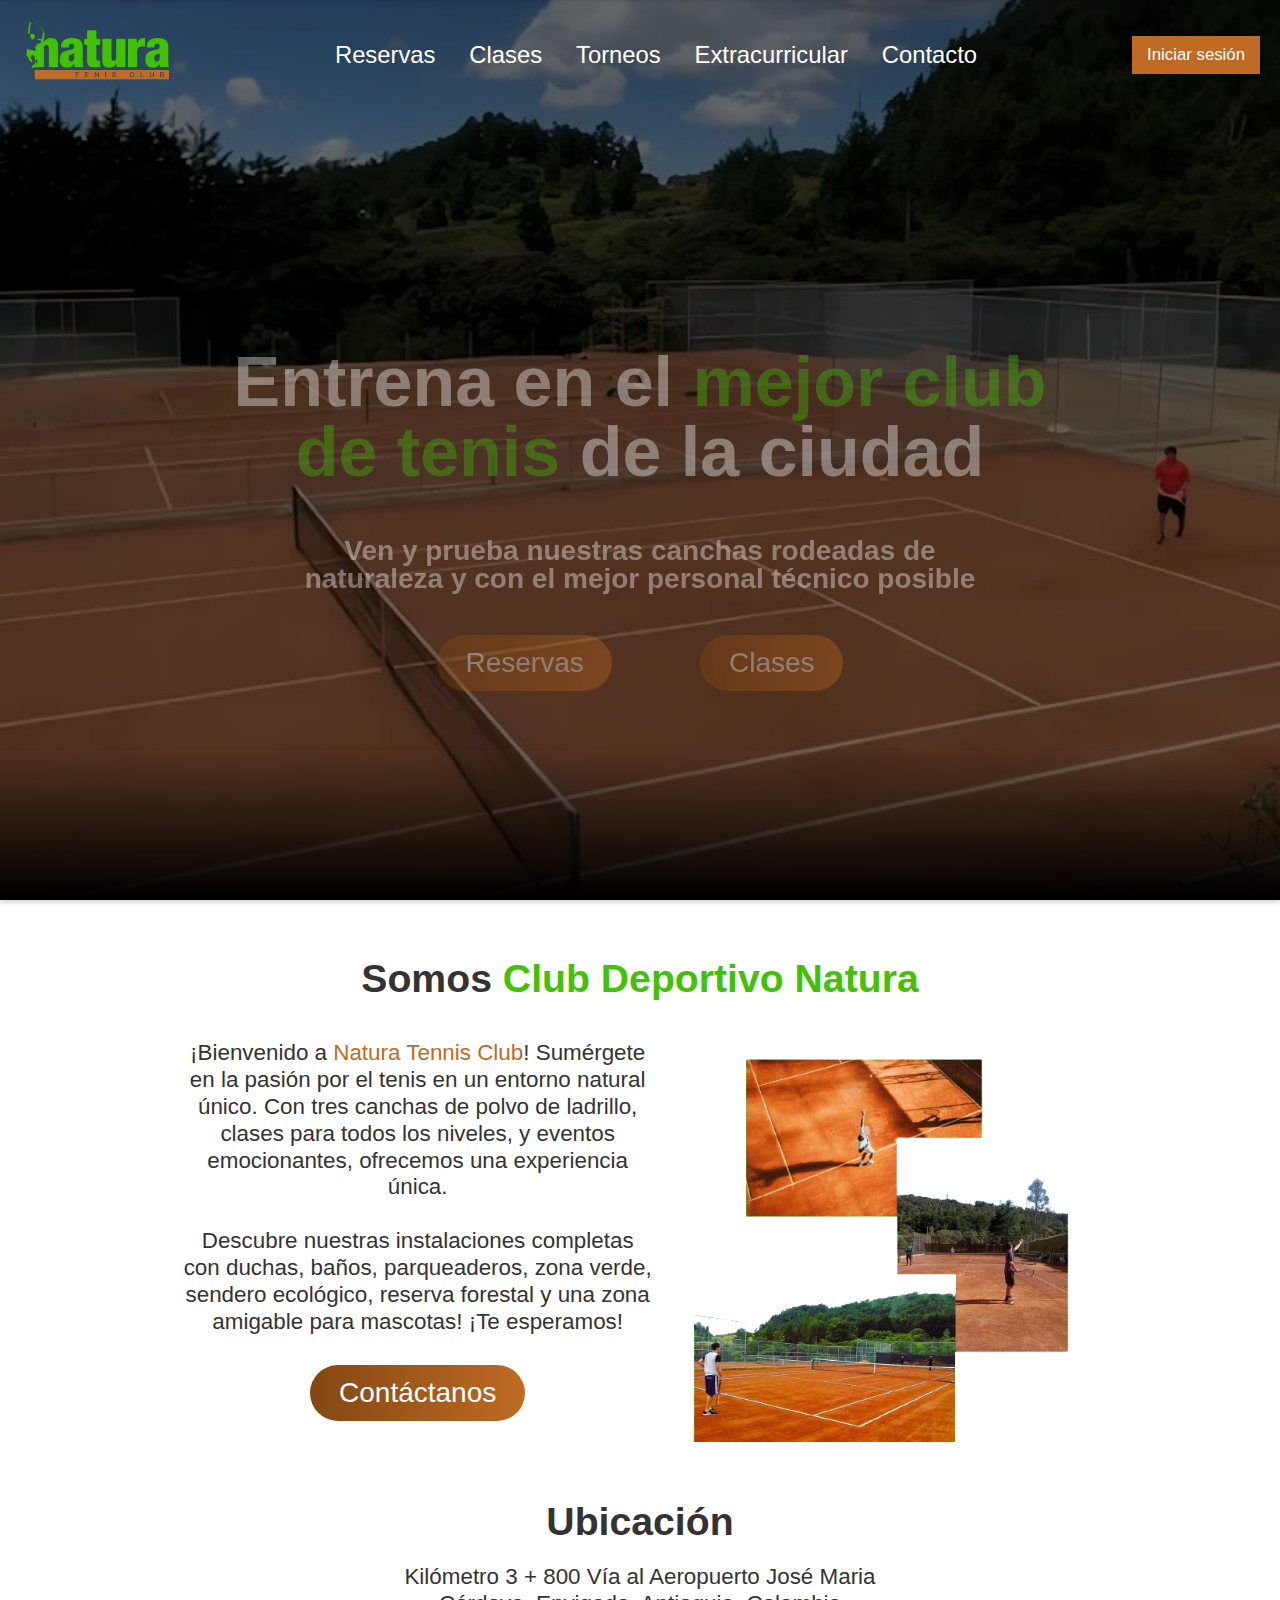
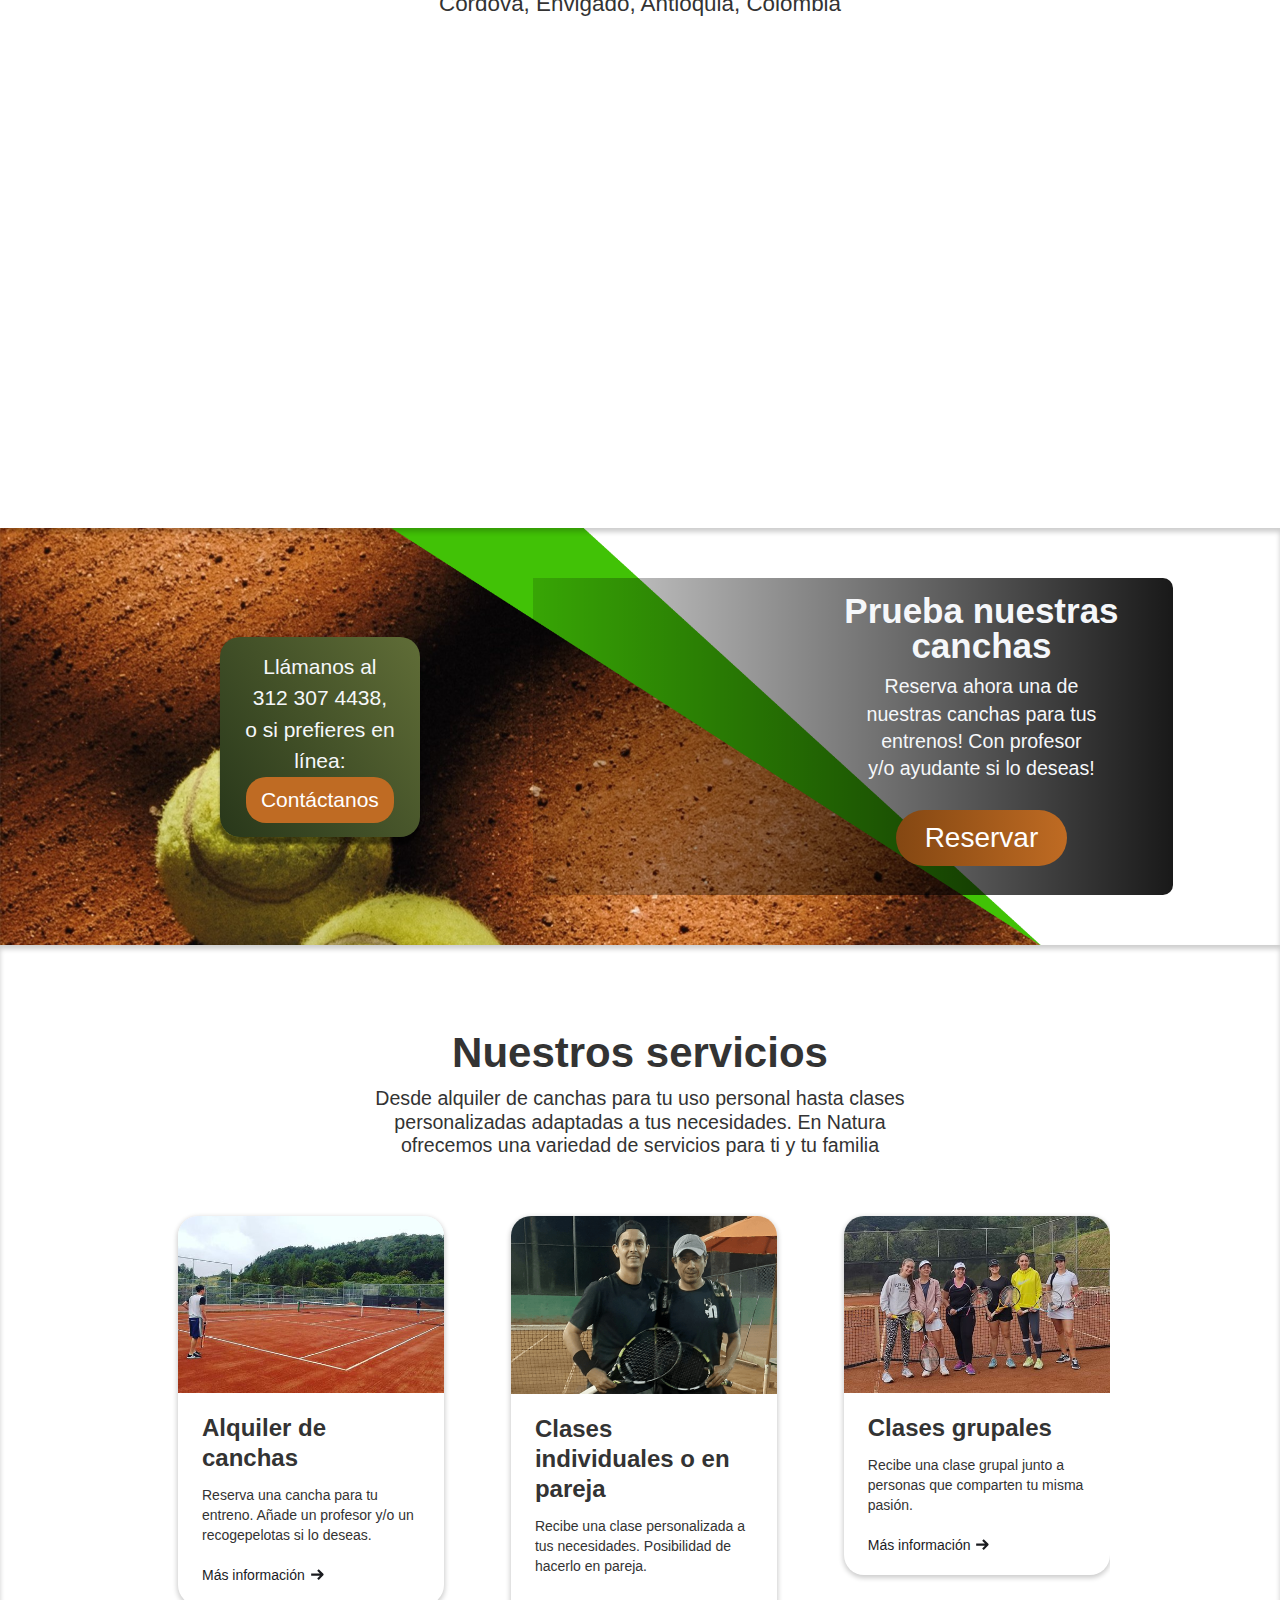
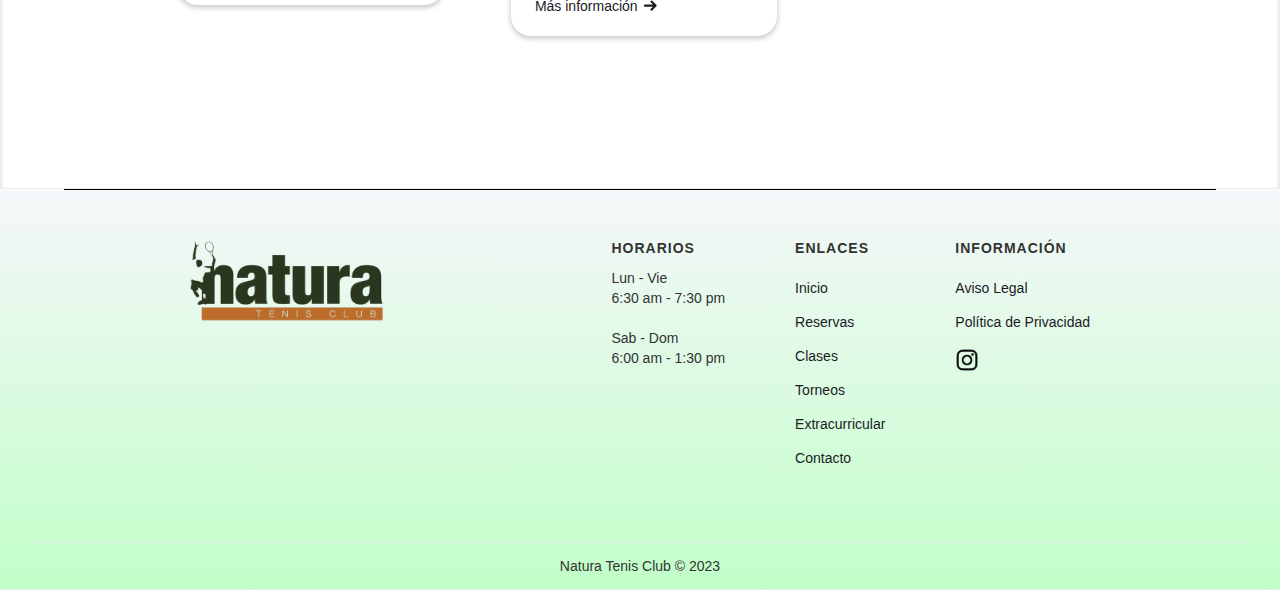
==== index.html @ 33a77903 "Initial" ====
<!DOCTYPE html><!--  Last Published: Tue Feb 13 2024 00:42:47 GMT+0000 (Coordinated Universal Time)  -->
<html data-wf-page="654f9d37dd598ef6fcf23f1e" data-wf-site="654f9d37dd598ef6fcf23f10">
<head>
  <meta charset="utf-8">
  <title>Natura Tenis Club</title>
  <meta content="Ven y entrena rodeado de naturaleza en el mejor club de tenis de la ciudad. Reserva tu cancha ahora!" name="description">
  <meta content="width=device-width, initial-scale=1" name="viewport">
  <link href="css/normalize.css" rel="stylesheet" type="text/css">
  <link href="css/webflow.css" rel="stylesheet" type="text/css">
  <link href="css/natura-tenis-club.webflow.css" rel="stylesheet" type="text/css">
  <link href="https://fonts.googleapis.com" rel="preconnect">
  <link href="https://fonts.gstatic.com" rel="preconnect" crossorigin="anonymous">
  <script src="https://ajax.googleapis.com/ajax/libs/webfont/1.6.26/webfont.js" type="text/javascript"></script>
  <script type="text/javascript">WebFont.load({  google: {    families: ["Varela:400"]  }});</script>
  <script type="text/javascript">!function(o,c){var n=c.documentElement,t=" w-mod-";n.className+=t+"js",("ontouchstart"in o||o.DocumentTouch&&c instanceof DocumentTouch)&&(n.className+=t+"touch")}(window,document);</script>
  <link href="images/favicon.ico" rel="shortcut icon" type="image/x-icon">
  <link href="images/webclip.png" rel="apple-touch-icon">
</head>
<body class="body">
  <div data-animation="default" class="overnavbar overnavbar2 w-nav" data-easing2="ease" data-easing="ease" data-collapse="medium" style="-webkit-transform:translate3d(0, 0px, 0) scale3d(1, 1, 1) rotateX(0) rotateY(0) rotateZ(0) skew(0, 0);-moz-transform:translate3d(0, 0px, 0) scale3d(1, 1, 1) rotateX(0) rotateY(0) rotateZ(0) skew(0, 0);-ms-transform:translate3d(0, 0px, 0) scale3d(1, 1, 1) rotateX(0) rotateY(0) rotateZ(0) skew(0, 0);transform:translate3d(0, 0px, 0) scale3d(1, 1, 1) rotateX(0) rotateY(0) rotateZ(0) skew(0, 0)" data-w-id="53094d41-4a3f-b01f-01e7-026be573d02f" role="banner" data-duration="400">
    <div class="container w-container">
      <a href="index.html" aria-current="page" class="brand w-nav-brand w--current"><img src="images/naturalPNGBACK.png" loading="lazy" width="123" sizes="123px" alt="Natura Tenis Club" srcset="images/naturalPNGBACK-p-500.png 500w, images/naturalPNGBACK.png 701w" class="image"></a>
      <nav role="navigation" class="over-nav-menu w-nav-menu">
        <div class="login-drop-down-wrapper">
          <a href="#" class="login-button-drop-down w-button">Iniciar sesión</a>
        </div>
        <a href="reservas/reservas.html" class="over-nav-link w-nav-link">Reservas</a>
        <a href="club/clases.html" class="over-nav-link w-nav-link">Clases</a>
        <a href="club/torneo.html" class="over-nav-link w-nav-link">Torneos</a>
        <a href="club/extracurricular.html" class="over-nav-link w-nav-link">Extracurricular</a>
        <a href="club/contacto.html" class="over-nav-link w-nav-link">Contacto</a>
      </nav>
      <nav role="navigation" class="w-nav-menu">
        <a href="reservas/login.html" class="login-button w-button">Iniciar sesión</a>
      </nav>
      <div class="w-nav-button">
        <div class="w-icon-nav-menu"></div>
      </div>
    </div>
  </div>
  <div data-poster-url="videos/BgVid20-poster-00001.jpg" data-video-urls="videos/BgVid20-transcode.mp4,videos/BgVid20-transcode.webm" data-autoplay="true" data-loop="true" data-wf-ignore="true" class="main-video-secyion w-background-video w-background-video-atom"><video id="73309e87-9713-327d-7fc1-1b9e069069fe-video" autoplay="" loop="" style="background-image:url(&quot;videos/BgVid20-poster-00001.jpg&quot;)" muted="" playsinline="" data-wf-ignore="true" data-object-fit="cover">
      <source src="videos/BgVid20-transcode.mp4" data-wf-ignore="true">
      <source src="videos/BgVid20-transcode.webm" data-wf-ignore="true">
    </video>
    <div data-w-id="293e3860-457c-14cb-0440-8121bfed388d" data-animation="default" data-collapse="medium" data-duration="400" data-easing="ease" data-easing2="ease" role="banner" class="navbar w-nav">
      <div class="container w-container">
        <a href="index.html" aria-current="page" class="brand w-nav-brand w--current"><img src="images/natura-logo.png" loading="lazy" width="200" sizes="(max-width: 479px) 54vw, (max-width: 767px) 31vw, 160px" alt="Logo de Natura Tenis Club" srcset="images/natura-logo-p-500.png 500w, images/natura-logo-p-800.png 800w, images/natura-logo-p-1080.png 1080w, images/natura-logo-p-1600.png 1600w, images/natura-logo.png 1890w" class="image"></a>
        <nav role="navigation" class="nav-menu w-nav-menu">
          <div class="login-drop-down-wrapper">
            <a href="reservas/login.html" class="login-button-drop-down w-button">Iniciar sesión</a>
          </div>
          <a href="reservas/reservas.html" class="nav-link w-nav-link">Reservas</a>
          <a href="club/clases.html" class="nav-link w-nav-link">Clases</a>
          <a href="club/torneo.html" class="nav-link w-nav-link">Torneos</a>
          <a href="club/extracurricular.html" class="nav-link w-nav-link">Extracurricular</a>
          <a href="club/contacto.html" class="nav-link w-nav-link">Contacto</a>
        </nav>
        <nav role="navigation" class="w-nav-menu">
          <a href="reservas/login.html" class="login-button w-button">Iniciar sesión</a>
        </nav>
        <div class="menu-button w-nav-button">
          <div class="w-icon-nav-menu"></div>
        </div>
      </div>
    </div>
    <div class="div-block">
      <div data-w-id="8c04c7a8-68fb-2aeb-7985-d40c652a57a6" style="-webkit-transform:translate3d(0, 51px, 0) scale3d(1, 1, 1) rotateX(0) rotateY(0) rotateZ(0) skew(0, 0);-moz-transform:translate3d(0, 51px, 0) scale3d(1, 1, 1) rotateX(0) rotateY(0) rotateZ(0) skew(0, 0);-ms-transform:translate3d(0, 51px, 0) scale3d(1, 1, 1) rotateX(0) rotateY(0) rotateZ(0) skew(0, 0);transform:translate3d(0, 51px, 0) scale3d(1, 1, 1) rotateX(0) rotateY(0) rotateZ(0) skew(0, 0);opacity:0.38" class="w-layout-blockcontainer hero-container w-container">
        <h1 class="hero-header">Entrena en el <span class="colored-text">mejor club de tenis</span> de la ciudad</h1>
        <h2 class="hero-subheader">Ven y prueba nuestras canchas rodeadas de naturaleza y con el mejor personal técnico posible</h2>
        <div class="div-block-copy">
          <a href="reservas/reservas.html" class="button w-button">Reservas</a>
          <a href="club/clases.html" class="button w-button">Clases</a>
        </div>
      </div>
    </div>
  </div>
  <div class="lower-gradient-div"></div>
  <section class="intro-section">
    <div class="w-layout-blockcontainer intro-heading-wrapper w-container">
      <h3 class="intro-heading-3">Somos <span class="text-span-2">Club Deportivo Natura</span></h3>
    </div>
    <div class="w-layout-blockcontainer intro-section-container w-container">
      <div class="intro-image-container"><img src="images/Diseño_sin_título_16_-removebg-preview.png" loading="lazy" width="390" alt="Canchas de Natura" class="image-3"></div>
      <div class="intro-container">
        <p class="paragraph-2">¡Bienvenido a <span class="text-span">Natura Tennis Club</span>! Sumérgete en la pasión por el tenis en un entorno natural único. Con tres canchas de polvo de ladrillo, clases para todos los niveles, y eventos emocionantes, ofrecemos una experiencia única. <br><br>Descubre nuestras instalaciones completas con duchas, baños, parqueaderos, zona verde, sendero ecológico, reserva forestal y una zona amigable para mascotas! ¡Te esperamos!</p>
        <a href="club/contacto.html" class="button w-button">Contáctanos</a>
      </div>
    </div>
  </section>
  <section class="location-section">
    <div class="w-layout-blockcontainer intro-heading-wrapper w-container">
      <h3 class="address-heading">Ubicación</h3>
      <p class="address-text">Kilómetro 3 + 800 Vía al Aeropuerto José Maria Córdova, Envigado, Antioquia, Colombia</p>
    </div>
    <div class="mapwrapper">
      <div class="map w-widget w-widget-map" data-widget-style="roadmap" data-widget-latlng="6.1543973,-75.5099632" aria-label="Natura Tenis Club" data-enable-scroll="true" role="region" title="Natura Tenis Club" data-enable-touch="true" data-widget-zoom="15" data-widget-tooltip=""></div>
    </div>
  </section>
  <section class="intermediate-banner">
    <div class="w-layout-blockcontainer banner w-container">
      <div class="header-contact-wrapper">
        <div class="header-contact-container">
          <div class="calendar-text">Llámanos al <br>312 307 4438, <br>o si prefieres en línea:</div>
          <a href="club/contacto.html" class="inscribete-button w-button">Contáctanos</a>
        </div>
      </div>
      <div class="title-wrapper">
        <div class="intro-banner-title">
          <h2 class="banner-heading">Prueba nuestras canchas</h2>
          <p class="banner-parag">Reserva ahora una de nuestras canchas para tus entrenos! Con profesor y/o ayudante si lo deseas!</p>
          <a href="reservas/reservas.html" class="banner-button w-button">Reservar</a>
        </div>
      </div>
    </div>
  </section>
  <section class="team-slider-2">
    <div class="container-5">
      <h2 class="centered-heading">Nuestros servicios</h2>
      <p class="centered-subheading">Desde alquiler de canchas para tu uso personal hasta clases personalizadas adaptadas a tus necesidades. En Natura ofrecemos una variedad de servicios para ti y tu familia</p>
      <div data-delay="3000" data-animation="slide" class="service-slider-wrapper w-slider" data-autoplay="true" data-easing="ease" data-hide-arrows="false" data-disable-swipe="false" data-autoplay-limit="0" data-nav-spacing="12" data-duration="500" data-infinite="true">
        <div class="w-slider-mask">
          <div class="service-slide-wrapper w-slide">
            <div class="service-block"><img src="images/canchasPic.jpg" loading="lazy" sizes="(max-width: 479px) 83vw, (max-width: 767px) 43vw, (max-width: 991px) 41vw, 27vw" srcset="images/canchasPic-p-500.jpg 500w, images/canchasPic-p-800.jpg 800w, images/canchasPic-p-1080.jpg 1080w, images/canchasPic.jpg 1214w" alt="Canchas de Natura" class="service-member-image-two">
              <div class="service-block-info">
                <h3 class="service-member-name-two">Alquiler de canchas</h3>
                <p class="service-member-text">Reserva una cancha para tu entreno. Añade un profesor y/o un recogepelotas si lo deseas.</p>
                <a href="reservas/reservas.html" class="text-link-arrow w-inline-block">
                  <div>Más información</div>
                  <div class="arrow-embed w-embed"><svg width="20" height="20" viewbox="0 0 20 20" fill="none" xmlns="http://www.w3.org/2000/svg">
                      <path fill-rule="evenodd" clip-rule="evenodd" d="M11.72 15L16.3472 10.357C16.7732 9.92932 16.7732 9.23603 16.3472 8.80962L11.72 4.16667L10.1776 5.71508L12.9425 8.4889H4.16669V10.6774H12.9425L10.1776 13.4522L11.72 15Z" fill="currentColor"></path>
                    </svg></div>
                </a>
              </div>
            </div>
          </div>
          <div class="service-slide-wrapper w-slide">
            <div class="service-block"><img src="images/NaturaCouple.png" loading="lazy" sizes="(max-width: 479px) 83vw, (max-width: 767px) 43vw, (max-width: 991px) 41vw, 27vw" srcset="images/NaturaCouple-p-500.png 500w, images/NaturaCouple.png 670w" alt="Amigos jugando tenis en Natura" class="service-member-image-two">
              <div class="service-block-info">
                <h3 class="service-member-name-two">Clases individuales o en pareja</h3>
                <p class="service-member-text">Recibe una clase personalizada a tus necesidades. Posibilidad de hacerlo en pareja.</p>
                <a href="club/clases.html" class="text-link-arrow w-inline-block">
                  <div>Más información</div>
                  <div class="arrow-embed w-embed"><svg width="20" height="20" viewbox="0 0 20 20" fill="none" xmlns="http://www.w3.org/2000/svg">
                      <path fill-rule="evenodd" clip-rule="evenodd" d="M11.72 15L16.3472 10.357C16.7732 9.92932 16.7732 9.23603 16.3472 8.80962L11.72 4.16667L10.1776 5.71508L12.9425 8.4889H4.16669V10.6774H12.9425L10.1776 13.4522L11.72 15Z" fill="currentColor"></path>
                    </svg></div>
                </a>
              </div>
            </div>
          </div>
          <div class="service-slide-wrapper w-slide">
            <div class="service-block"><img src="images/ASJClase-min.jpg" loading="lazy" sizes="(max-width: 479px) 83vw, (max-width: 767px) 43vw, (max-width: 991px) 41vw, 27vw" srcset="images/ASJClase-min-p-500.jpg 500w, images/ASJClase-min-p-800.jpg 800w, images/ASJClase-min-p-1080.jpg 1080w, images/ASJClase-min-p-1600.jpg 1600w, images/ASJClase-min-p-2000.jpg 2000w, images/ASJClase-min.jpg 3357w" alt="Seis mujeres en una clase de tenis" class="service-member-image-two">
              <div class="service-block-info">
                <h3 class="service-member-name-two">Clases grupales</h3>
                <p class="service-member-text">Recibe una clase grupal junto a personas que comparten tu misma pasión.</p>
                <a href="club/clases.html" class="text-link-arrow w-inline-block">
                  <div>Más información</div>
                  <div class="arrow-embed w-embed"><svg width="20" height="20" viewbox="0 0 20 20" fill="none" xmlns="http://www.w3.org/2000/svg">
                      <path fill-rule="evenodd" clip-rule="evenodd" d="M11.72 15L16.3472 10.357C16.7732 9.92932 16.7732 9.23603 16.3472 8.80962L11.72 4.16667L10.1776 5.71508L12.9425 8.4889H4.16669V10.6774H12.9425L10.1776 13.4522L11.72 15Z" fill="currentColor"></path>
                    </svg></div>
                </a>
              </div>
            </div>
          </div>
          <div class="service-slide-wrapper w-slide">
            <div class="service-block"><img src="images/torneo.png" loading="lazy" sizes="(max-width: 479px) 83vw, (max-width: 767px) 43vw, (max-width: 991px) 41vw, 27vw" srcset="images/torneo-p-500.png 500w, images/torneo.png 649w" alt="Ganadores de torneo Natura" class="service-member-image-two">
              <div class="service-block-info">
                <h3 class="service-member-name-two">Torneos</h3>
                <p class="service-member-text">Participa en dinámicos torneos con sistema de ranking interno. Toma el desafío!</p>
                <a href="club/torneo.html" class="text-link-arrow w-inline-block">
                  <div>Más información</div>
                  <div class="arrow-embed w-embed"><svg width="20" height="20" viewbox="0 0 20 20" fill="none" xmlns="http://www.w3.org/2000/svg">
                      <path fill-rule="evenodd" clip-rule="evenodd" d="M11.72 15L16.3472 10.357C16.7732 9.92932 16.7732 9.23603 16.3472 8.80962L11.72 4.16667L10.1776 5.71508L12.9425 8.4889H4.16669V10.6774H12.9425L10.1776 13.4522L11.72 15Z" fill="currentColor"></path>
                    </svg></div>
                </a>
              </div>
            </div>
          </div>
          <div class="service-slide-wrapper w-slide">
            <div class="service-block"><img src="images/extracurr.jpg" loading="lazy" sizes="(max-width: 479px) 83vw, (max-width: 767px) 43vw, (max-width: 991px) 41vw, 27vw" srcset="images/extracurr-p-500.jpg 500w, images/extracurr-p-800.jpg 800w, images/extracurr-p-1080.jpg 1080w, images/extracurr-p-1600.jpg 1600w, images/extracurr.jpg 2732w" alt="Niños en clase extracurricular en Natura" class="service-member-image-two">
              <div class="service-block-info">
                <h3 class="service-member-name-two">Extracurriculares para colegios</h3>
                <p class="service-member-text">Dale a tus estudiantes la posibilidad de desempeñarse en una variedad de deportes.</p>
                <a href="#" class="text-link-arrow w-inline-block">
                  <div>Más información</div>
                  <div class="arrow-embed w-embed"><svg width="20" height="20" viewbox="0 0 20 20" fill="none" xmlns="http://www.w3.org/2000/svg">
                      <path fill-rule="evenodd" clip-rule="evenodd" d="M11.72 15L16.3472 10.357C16.7732 9.92932 16.7732 9.23603 16.3472 8.80962L11.72 4.16667L10.1776 5.71508L12.9425 8.4889H4.16669V10.6774H12.9425L10.1776 13.4522L11.72 15Z" fill="currentColor"></path>
                    </svg></div>
                </a>
              </div>
            </div>
          </div>
          <div class="service-slide-wrapper w-slide">
            <div class="service-block"><img src="images/preguntas.jpg" loading="lazy" sizes="(max-width: 479px) 83vw, (max-width: 767px) 43vw, (max-width: 991px) 41vw, 27vw" srcset="images/preguntas-p-500.jpg 500w, images/preguntas-p-800.jpg 800w, images/preguntas-p-1080.jpg 1080w, images/preguntas-p-1600.jpg 1600w, images/preguntas-p-2000.jpg 2000w, images/preguntas.jpg 2048w" alt="Cancha natura" class="service-member-image-two">
              <div class="service-block-info">
                <h3 class="service-member-name-two">Haznos tus preguntas</h3>
                <p class="service-member-text">Con confianza!</p>
                <a href="#" class="text-link-arrow w-inline-block">
                  <div>Más información</div>
                  <div class="arrow-embed w-embed"><svg width="20" height="20" viewbox="0 0 20 20" fill="none" xmlns="http://www.w3.org/2000/svg">
                      <path fill-rule="evenodd" clip-rule="evenodd" d="M11.72 15L16.3472 10.357C16.7732 9.92932 16.7732 9.23603 16.3472 8.80962L11.72 4.16667L10.1776 5.71508L12.9425 8.4889H4.16669V10.6774H12.9425L10.1776 13.4522L11.72 15Z" fill="currentColor"></path>
                    </svg></div>
                </a>
              </div>
            </div>
          </div>
        </div>
        <div class="service-slider-arrow w-slider-arrow-left">
          <div class="w-icon-slider-left"></div>
        </div>
        <div class="service-slider-arrow w-slider-arrow-right">
          <div class="w-icon-slider-right"></div>
        </div>
        <div class="service-slider-nav w-slider-nav w-slider-nav-invert w-round"></div>
      </div>
    </div>
  </section>
  <div class="w-layout-blockcontainer separator w-container"></div>
  <section class="footer-dark">
    <div class="container-3">
      <div class="footer-wrapper">
        <a href="index.html" aria-current="page" class="footer-brand w-inline-block w--current"><img src="images/naturalPNGBACK.png" loading="lazy" width="199" sizes="199px" alt="Natura Tenis Club" srcset="images/naturalPNGBACK-p-500.png 500w, images/naturalPNGBACK.png 701w"></a>
        <div class="footer-content">
          <div id="w-node-_5aa2120b-4e71-8242-7008-988374e777f4-fcf23f1e" class="footer-block">
            <div class="title-small">HORARIOS</div>
            <p>Lun - Vie<br>6:30 am - 7:30 pm<br><br>Sab - Dom<br>6:00 am - 1:30 pm</p>
          </div>
          <div id="w-node-_5aa2120b-4e71-8242-7008-988374e777fd-fcf23f1e" class="footer-block">
            <div class="title-small">Enlaces</div>
            <a href="index.html" aria-current="page" class="footer-link w--current">Inicio</a>
            <a href="reservas/reservas.html" class="footer-link">Reservas</a>
            <a href="club/clases.html" class="footer-link">Clases</a>
            <a href="club/torneo.html" class="footer-link">Torneos</a>
            <a href="#" class="footer-link">Extracurricular</a>
            <a href="#" class="footer-link">Contacto</a>
          </div>
          <div id="w-node-_5aa2120b-4e71-8242-7008-988374e77808-fcf23f1e" class="footer-block">
            <div class="title-small">INformación</div>
            <a href="#" class="footer-link">Aviso Legal</a>
            <a href="#" class="footer-link">Política de Privacidad</a>
            <div class="footer-social-block">
              <a href="https://www.instagram.com/naturatennisclub/" target="_blank" class="footer-social-link w-inline-block"><img src="images/instagram-logo_icon.png" loading="lazy" width="24" sizes="24px" alt="Logo Instagram" srcset="images/instagram-logo_icon-p-500.png 500w, images/instagram-logo_icon.png 512w"></a>
              <a href="https://www.facebook.com/p/Natura-Tennis-Club-100071952140786/" class="footer-social-link w-inline-block"><img src="https://uploads-ssl.webflow.com/62434fa732124a0fb112aab4/62434fa732124a51bf12aae9_facebook%20small.svg" loading="lazy" width="24" alt=""></a>
            </div>
          </div>
        </div>
      </div>
    </div>
    <div class="footer-divider"></div>
    <div class="footer-copyright-center">Natura Tenis Club © 2023</div>
  </section>
  <script src="https://d3e54v103j8qbb.cloudfront.net/js/jquery-3.5.1.min.dc5e7f18c8.js?site=654f9d37dd598ef6fcf23f10" type="text/javascript" integrity="sha256-9/aliU8dGd2tb6OSsuzixeV4y/faTqgFtohetphbbj0=" crossorigin="anonymous"></script>
  <script src="js/webflow.js" type="text/javascript"></script>
</body>
</html>
---- css/webflow.css ----
@font-face {
  font-family: 'webflow-icons';
  src: url("[data-uri]") format('truetype');
  font-weight: normal;
  font-style: normal;
}
[class^="w-icon-"],
[class*=" w-icon-"] {
  /* use !important to prevent issues with browser extensions that change fonts */
  font-family: 'webflow-icons' !important;
  speak: none;
  font-style: normal;
  font-weight: normal;
  font-variant: normal;
  text-transform: none;
  line-height: 1;
  /* Better Font Rendering =========== */
  -webkit-font-smoothing: antialiased;
  -moz-osx-font-smoothing: grayscale;
}
.w-icon-slider-right:before {
  content: "\e600";
}
.w-icon-slider-left:before {
  content: "\e601";
}
.w-icon-nav-menu:before {
  content: "\e602";
}
.w-icon-arrow-down:before,
.w-icon-dropdown-toggle:before {
  content: "\e603";
}
.w-icon-file-upload-remove:before {
  content: "\e900";
}
.w-icon-file-upload-icon:before {
  content: "\e903";
}
* {
  -webkit-box-sizing: border-box;
  -moz-box-sizing: border-box;
  box-sizing: border-box;
}
html {
  height: 100%;
}
body {
  margin: 0;
  min-height: 100%;
  background-color: #fff;
  font-family: Arial, sans-serif;
  font-size: 14px;
  line-height: 20px;
  color: #333;
}
img {
  max-width: 100%;
  vertical-align: middle;
  display: inline-block;
}
html.w-mod-touch * {
  background-attachment: scroll !important;
}
.w-block {
  display: block;
}
.w-inline-block {
  max-width: 100%;
  display: inline-block;
}
.w-clearfix:before,
.w-clearfix:after {
  content: " ";
  display: table;
  grid-column-start: 1;
  grid-row-start: 1;
  grid-column-end: 2;
  grid-row-end: 2;
}
.w-clearfix:after {
  clear: both;
}
.w-hidden {
  display: none;
}
.w-button {
  display: inline-block;
  padding: 9px 15px;
  background-color: #3898EC;
  color: white;
  border: 0;
  line-height: inherit;
  text-decoration: none;
  cursor: pointer;
  border-radius: 0;
}
input.w-button {
  -webkit-appearance: button;
}
html[data-w-dynpage] [data-w-cloak] {
  color: transparent !important;
}
.w-code-block {
  margin: unset;
}
pre.w-code-block code {
  all: inherit;
}
.w-webflow-badge,
.w-webflow-badge * {
  position: static;
  left: auto;
  top: auto;
  right: auto;
  bottom: auto;
  z-index: auto;
  display: block;
  visibility: visible;
  overflow: visible;
  overflow-x: visible;
  overflow-y: visible;
  box-sizing: border-box;
  width: auto;
  height: auto;
  max-height: none;
  max-width: none;
  min-height: 0;
  min-width: 0;
  margin: 0;
  padding: 0;
  float: none;
  clear: none;
  border: 0 none transparent;
  border-radius: 0;
  background: none;
  background-image: none;
  background-position: 0% 0%;
  background-size: auto auto;
  background-repeat: repeat;
  background-origin: padding-box;
  background-clip: border-box;
  background-attachment: scroll;
  background-color: transparent;
  box-shadow: none;
  opacity: 1;
  transform: none;
  transition: none;
  direction: ltr;
  font-family: inherit;
  font-weight: inherit;
  color: inherit;
  font-size: inherit;
  line-height: inherit;
  font-style: inherit;
  font-variant: inherit;
  text-align: inherit;
  letter-spacing: inherit;
  text-decoration: inherit;
  text-indent: 0;
  text-transform: inherit;
  list-style-type: disc;
  text-shadow: none;
  font-smoothing: auto;
  vertical-align: baseline;
  cursor: inherit;
  white-space: inherit;
  word-break: normal;
  word-spacing: normal;
  word-wrap: normal;
}
.w-webflow-badge {
  position: fixed !important;
  display: inline-block !important;
  visibility: visible !important;
  z-index: 2147483647 !important;
  top: auto !important;
  right: 12px !important;
  bottom: 12px !important;
  left: auto !important;
  color: #aaadb0 !important;
  background-color: #fff !important;
  border-radius: 3px !important;
  padding: 6px !important;
  font-size: 12px !important;
  opacity: 1 !important;
  line-height: 14px !important;
  text-decoration: none !important;
  transform: none !important;
  margin: 0 !important;
  width: auto !important;
  height: auto !important;
  overflow: visible !important;
  white-space: nowrap;
  box-shadow: 0 0 0 1px rgba(0, 0, 0, 0.1), 0px 1px 3px rgba(0, 0, 0, 0.1);
  cursor: pointer;
}
.w-webflow-badge > img {
  display: inline-block !important;
  visibility: visible !important;
  opacity: 1 !important;
  vertical-align: middle !important;
}
h1,
h2,
h3,
h4,
h5,
h6 {
  font-weight: bold;
  margin-bottom: 10px;
}
h1 {
  font-size: 38px;
  line-height: 44px;
  margin-top: 20px;
}
h2 {
  font-size: 32px;
  line-height: 36px;
  margin-top: 20px;
}
h3 {
  font-size: 24px;
  line-height: 30px;
  margin-top: 20px;
}
h4 {
  font-size: 18px;
  line-height: 24px;
  margin-top: 10px;
}
h5 {
  font-size: 14px;
  line-height: 20px;
  margin-top: 10px;
}
h6 {
  font-size: 12px;
  line-height: 18px;
  margin-top: 10px;
}
p {
  margin-top: 0;
  margin-bottom: 10px;
}
blockquote {
  margin: 0 0 10px 0;
  padding: 10px 20px;
  border-left: 5px solid #E2E2E2;
  font-size: 18px;
  line-height: 22px;
}
figure {
  margin: 0;
  margin-bottom: 10px;
}
figcaption {
  margin-top: 5px;
  text-align: center;
}
ul,
ol {
  margin-top: 0px;
  margin-bottom: 10px;
  padding-left: 40px;
}
.w-list-unstyled {
  padding-left: 0;
  list-style: none;
}
.w-embed:before,
.w-embed:after {
  content: " ";
  display: table;
  grid-column-start: 1;
  grid-row-start: 1;
  grid-column-end: 2;
  grid-row-end: 2;
}
.w-embed:after {
  clear: both;
}
.w-video {
  width: 100%;
  position: relative;
  padding: 0;
}
.w-video iframe,
.w-video object,
.w-video embed {
  position: absolute;
  top: 0;
  left: 0;
  width: 100%;
  height: 100%;
  border: none;
}
fieldset {
  padding: 0;
  margin: 0;
  border: 0;
}
button,
[type='button'],
[type='reset'] {
  border: 0;
  cursor: pointer;
  -webkit-appearance: button;
}
.w-form {
  margin: 0 0 15px;
}
.w-form-done {
  display: none;
  padding: 20px;
  text-align: center;
  background-color: #dddddd;
}
.w-form-fail {
  display: none;
  margin-top: 10px;
  padding: 10px;
  background-color: #ffdede;
}
label {
  display: block;
  margin-bottom: 5px;
  font-weight: bold;
}
.w-input,
.w-select {
  display: block;
  width: 100%;
  height: 38px;
  padding: 8px 12px;
  margin-bottom: 10px;
  font-size: 14px;
  line-height: 1.42857143;
  color: #333333;
  vertical-align: middle;
  background-color: #ffffff;
  border: 1px solid #cccccc;
}
.w-input:-moz-placeholder,
.w-select:-moz-placeholder {
  color: #999;
}
.w-input::-moz-placeholder,
.w-select::-moz-placeholder {
  color: #999;
  opacity: 1;
}
.w-input::-webkit-input-placeholder,
.w-select::-webkit-input-placeholder {
  color: #999;
}
.w-input:focus,
.w-select:focus {
  border-color: #3898EC;
  outline: 0;
}
.w-input[disabled],
.w-select[disabled],
.w-input[readonly],
.w-select[readonly],
fieldset[disabled] .w-input,
fieldset[disabled] .w-select {
  cursor: not-allowed;
}
.w-input[disabled]:not(.w-input-disabled),
.w-select[disabled]:not(.w-input-disabled),
.w-input[readonly],
.w-select[readonly],
fieldset[disabled]:not(.w-input-disabled) .w-input,
fieldset[disabled]:not(.w-input-disabled) .w-select {
  background-color: #eeeeee;
}
textarea.w-input,
textarea.w-select {
  height: auto;
}
.w-select {
  background-color: #f3f3f3;
}
.w-select[multiple] {
  height: auto;
}
.w-form-label {
  display: inline-block;
  cursor: pointer;
  font-weight: normal;
  margin-bottom: 0px;
}
.w-radio {
  display: block;
  margin-bottom: 5px;
  padding-left: 20px;
}
.w-radio:before,
.w-radio:after {
  content: " ";
  display: table;
  grid-column-start: 1;
  grid-row-start: 1;
  grid-column-end: 2;
  grid-row-end: 2;
}
.w-radio:after {
  clear: both;
}
.w-radio-input {
  margin: 4px 0 0;
  line-height: normal;
  float: left;
  margin-left: -20px;
}
.w-radio-input {
  margin-top: 3px;
}
.w-file-upload {
  display: block;
  margin-bottom: 10px;
}
.w-file-upload-input {
  width: 0.1px;
  height: 0.1px;
  opacity: 0;
  overflow: hidden;
  position: absolute;
  z-index: -100;
}
.w-file-upload-default,
.w-file-upload-uploading,
.w-file-upload-success {
  display: inline-block;
  color: #333333;
}
.w-file-upload-error {
  display: block;
  margin-top: 10px;
}
.w-file-upload-default.w-hidden,
.w-file-upload-uploading.w-hidden,
.w-file-upload-error.w-hidden,
.w-file-upload-success.w-hidden {
  display: none;
}
.w-file-upload-uploading-btn {
  display: flex;
  font-size: 14px;
  font-weight: normal;
  cursor: pointer;
  margin: 0;
  padding: 8px 12px;
  border: 1px solid #cccccc;
  background-color: #fafafa;
}
.w-file-upload-file {
  display: flex;
  flex-grow: 1;
  justify-content: space-between;
  margin: 0;
  padding: 8px 9px 8px 11px;
  border: 1px solid #cccccc;
  background-color: #fafafa;
}
.w-file-upload-file-name {
  font-size: 14px;
  font-weight: normal;
  display: block;
}
.w-file-remove-link {
  margin-top: 3px;
  margin-left: 10px;
  width: auto;
  height: auto;
  padding: 3px;
  display: block;
  cursor: pointer;
}
.w-icon-file-upload-remove {
  margin: auto;
  font-size: 10px;
}
.w-file-upload-error-msg {
  display: inline-block;
  color: #ea384c;
  padding: 2px 0;
}
.w-file-upload-info {
  display: inline-block;
  line-height: 38px;
  padding: 0 12px;
}
.w-file-upload-label {
  display: inline-block;
  font-size: 14px;
  font-weight: normal;
  cursor: pointer;
  margin: 0;
  padding: 8px 12px;
  border: 1px solid #cccccc;
  background-color: #fafafa;
}
.w-icon-file-upload-icon,
.w-icon-file-upload-uploading {
  display: inline-block;
  margin-right: 8px;
  width: 20px;
}
.w-icon-file-upload-uploading {
  height: 20px;
}
.w-container {
  margin-left: auto;
  margin-right: auto;
  max-width: 940px;
}
.w-container:before,
.w-container:after {
  content: " ";
  display: table;
  grid-column-start: 1;
  grid-row-start: 1;
  grid-column-end: 2;
  grid-row-end: 2;
}
.w-container:after {
  clear: both;
}
.w-container .w-row {
  margin-left: -10px;
  margin-right: -10px;
}
.w-row:before,
.w-row:after {
  content: " ";
  display: table;
  grid-column-start: 1;
  grid-row-start: 1;
  grid-column-end: 2;
  grid-row-end: 2;
}
.w-row:after {
  clear: both;
}
.w-row .w-row {
  margin-left: 0;
  margin-right: 0;
}
.w-col {
  position: relative;
  float: left;
  width: 100%;
  min-height: 1px;
  padding-left: 10px;
  padding-right: 10px;
}
.w-col .w-col {
  padding-left: 0;
  padding-right: 0;
}
.w-col-1 {
  width: 8.33333333%;
}
.w-col-2 {
  width: 16.66666667%;
}
.w-col-3 {
  width: 25%;
}
.w-col-4 {
  width: 33.33333333%;
}
.w-col-5 {
  width: 41.66666667%;
}
.w-col-6 {
  width: 50%;
}
.w-col-7 {
  width: 58.33333333%;
}
.w-col-8 {
  width: 66.66666667%;
}
.w-col-9 {
  width: 75%;
}
.w-col-10 {
  width: 83.33333333%;
}
.w-col-11 {
  width: 91.66666667%;
}
.w-col-12 {
  width: 100%;
}
.w-hidden-main {
  display: none !important;
}
@media screen and (max-width: 991px) {
  .w-container {
    max-width: 728px;
  }
  .w-hidden-main {
    display: inherit !important;
  }
  .w-hidden-medium {
    display: none !important;
  }
  .w-col-medium-1 {
    width: 8.33333333%;
  }
  .w-col-medium-2 {
    width: 16.66666667%;
  }
  .w-col-medium-3 {
    width: 25%;
  }
  .w-col-medium-4 {
    width: 33.33333333%;
  }
  .w-col-medium-5 {
    width: 41.66666667%;
  }
  .w-col-medium-6 {
    width: 50%;
  }
  .w-col-medium-7 {
    width: 58.33333333%;
  }
  .w-col-medium-8 {
    width: 66.66666667%;
  }
  .w-col-medium-9 {
    width: 75%;
  }
  .w-col-medium-10 {
    width: 83.33333333%;
  }
  .w-col-medium-11 {
    width: 91.66666667%;
  }
  .w-col-medium-12 {
    width: 100%;
  }
  .w-col-stack {
    width: 100%;
    left: auto;
    right: auto;
  }
}
@media screen and (max-width: 767px) {
  .w-hidden-main {
    display: inherit !important;
  }
  .w-hidden-medium {
    display: inherit !important;
  }
  .w-hidden-small {
    display: none !important;
  }
  .w-row,
  .w-container .w-row {
    margin-left: 0;
    margin-right: 0;
  }
  .w-col {
    width: 100%;
    left: auto;
    right: auto;
  }
  .w-col-small-1 {
    width: 8.33333333%;
  }
  .w-col-small-2 {
    width: 16.66666667%;
  }
  .w-col-small-3 {
    width: 25%;
  }
  .w-col-small-4 {
    width: 33.33333333%;
  }
  .w-col-small-5 {
    width: 41.66666667%;
  }
  .w-col-small-6 {
    width: 50%;
  }
  .w-col-small-7 {
    width: 58.33333333%;
  }
  .w-col-small-8 {
    width: 66.66666667%;
  }
  .w-col-small-9 {
    width: 75%;
  }
  .w-col-small-10 {
    width: 83.33333333%;
  }
  .w-col-small-11 {
    width: 91.66666667%;
  }
  .w-col-small-12 {
    width: 100%;
  }
}
@media screen and (max-width: 479px) {
  .w-container {
    max-width: none;
  }
  .w-hidden-main {
    display: inherit !important;
  }
  .w-hidden-medium {
    display: inherit !important;
  }
  .w-hidden-small {
    display: inherit !important;
  }
  .w-hidden-tiny {
    display: none !important;
  }
  .w-col {
    width: 100%;
  }
  .w-col-tiny-1 {
    width: 8.33333333%;
  }
  .w-col-tiny-2 {
    width: 16.66666667%;
  }
  .w-col-tiny-3 {
    width: 25%;
  }
  .w-col-tiny-4 {
    width: 33.33333333%;
  }
  .w-col-tiny-5 {
    width: 41.66666667%;
  }
  .w-col-tiny-6 {
    width: 50%;
  }
  .w-col-tiny-7 {
    width: 58.33333333%;
  }
  .w-col-tiny-8 {
    width: 66.66666667%;
  }
  .w-col-tiny-9 {
    width: 75%;
  }
  .w-col-tiny-10 {
    width: 83.33333333%;
  }
  .w-col-tiny-11 {
    width: 91.66666667%;
  }
  .w-col-tiny-12 {
    width: 100%;
  }
}
.w-widget {
  position: relative;
}
.w-widget-map {
  width: 100%;
  height: 400px;
}
.w-widget-map label {
  width: auto;
  display: inline;
}
.w-widget-map img {
  max-width: inherit;
}
.w-widget-map .gm-style-iw {
  text-align: center;
}
.w-widget-map .gm-style-iw > button {
  display: none !important;
}
.w-widget-twitter {
  overflow: hidden;
}
.w-widget-twitter-count-shim {
  display: inline-block;
  vertical-align: top;
  position: relative;
  width: 28px;
  height: 20px;
  text-align: center;
  background: white;
  border: #758696 solid 1px;
  border-radius: 3px;
}
.w-widget-twitter-count-shim * {
  pointer-events: none;
  -webkit-user-select: none;
  -moz-user-select: none;
  -ms-user-select: none;
  user-select: none;
}
.w-widget-twitter-count-shim .w-widget-twitter-count-inner {
  position: relative;
  font-size: 15px;
  line-height: 12px;
  text-align: center;
  color: #999;
  font-family: serif;
}
.w-widget-twitter-count-shim .w-widget-twitter-count-clear {
  position: relative;
  display: block;
}
.w-widget-twitter-count-shim.w--large {
  width: 36px;
  height: 28px;
}
.w-widget-twitter-count-shim.w--large .w-widget-twitter-count-inner {
  font-size: 18px;
  line-height: 18px;
}
.w-widget-twitter-count-shim:not(.w--vertical) {
  margin-left: 5px;
  margin-right: 8px;
}
.w-widget-twitter-count-shim:not(.w--vertical).w--large {
  margin-left: 6px;
}
.w-widget-twitter-count-shim:not(.w--vertical):before,
.w-widget-twitter-count-shim:not(.w--vertical):after {
  top: 50%;
  left: 0;
  border: solid transparent;
  content: ' ';
  height: 0;
  width: 0;
  position: absolute;
  pointer-events: none;
}
.w-widget-twitter-count-shim:not(.w--vertical):before {
  border-color: rgba(117, 134, 150, 0);
  border-right-color: #5d6c7b;
  border-width: 4px;
  margin-left: -9px;
  margin-top: -4px;
}
.w-widget-twitter-count-shim:not(.w--vertical).w--large:before {
  border-width: 5px;
  margin-left: -10px;
  margin-top: -5px;
}
.w-widget-twitter-count-shim:not(.w--vertical):after {
  border-color: rgba(255, 255, 255, 0);
  border-right-color: white;
  border-width: 4px;
  margin-left: -8px;
  margin-top: -4px;
}
.w-widget-twitter-count-shim:not(.w--vertical).w--large:after {
  border-width: 5px;
  margin-left: -9px;
  margin-top: -5px;
}
.w-widget-twitter-count-shim.w--vertical {
  width: 61px;
  height: 33px;
  margin-bottom: 8px;
}
.w-widget-twitter-count-shim.w--vertical:before,
.w-widget-twitter-count-shim.w--vertical:after {
  top: 100%;
  left: 50%;
  border: solid transparent;
  content: ' ';
  height: 0;
  width: 0;
  position: absolute;
  pointer-events: none;
}
.w-widget-twitter-count-shim.w--vertical:before {
  border-color: rgba(117, 134, 150, 0);
  border-top-color: #5d6c7b;
  border-width: 5px;
  margin-left: -5px;
}
.w-widget-twitter-count-shim.w--vertical:after {
  border-color: rgba(255, 255, 255, 0);
  border-top-color: white;
  border-width: 4px;
  margin-left: -4px;
}
.w-widget-twitter-count-shim.w--vertical .w-widget-twitter-count-inner {
  font-size: 18px;
  line-height: 22px;
}
.w-widget-twitter-count-shim.w--vertical.w--large {
  width: 76px;
}
.w-background-video {
  position: relative;
  overflow: hidden;
  height: 500px;
  color: white;
}
.w-background-video > video {
  background-size: cover;
  background-position: 50% 50%;
  position: absolute;
  margin: auto;
  width: 100%;
  height: 100%;
  right: -100%;
  bottom: -100%;
  top: -100%;
  left: -100%;
  object-fit: cover;
  z-index: -100;
}
.w-background-video > video::-webkit-media-controls-start-playback-button {
  display: none !important;
  -webkit-appearance: none;
}
.w-background-video--control {
  position: absolute;
  bottom: 1em;
  right: 1em;
  background-color: transparent;
  padding: 0;
}
.w-background-video--control > [hidden] {
  display: none !important;
}
.w-slider {
  position: relative;
  height: 300px;
  text-align: center;
  background: #dddddd;
  clear: both;
  -webkit-tap-highlight-color: rgba(0, 0, 0, 0);
  tap-highlight-color: rgba(0, 0, 0, 0);
}
.w-slider-mask {
  position: relative;
  display: block;
  overflow: hidden;
  z-index: 1;
  left: 0;
  right: 0;
  height: 100%;
  white-space: nowrap;
}
.w-slide {
  position: relative;
  display: inline-block;
  vertical-align: top;
  width: 100%;
  height: 100%;
  white-space: normal;
  text-align: left;
}
.w-slider-nav {
  position: absolute;
  z-index: 2;
  top: auto;
  right: 0;
  bottom: 0;
  left: 0;
  margin: auto;
  padding-top: 10px;
  height: 40px;
  text-align: center;
  -webkit-tap-highlight-color: rgba(0, 0, 0, 0);
  tap-highlight-color: rgba(0, 0, 0, 0);
}
.w-slider-nav.w-round > div {
  border-radius: 100%;
}
.w-slider-nav.w-num > div {
  width: auto;
  height: auto;
  padding: 0.2em 0.5em;
  font-size: inherit;
  line-height: inherit;
}
.w-slider-nav.w-shadow > div {
  box-shadow: 0 0 3px rgba(51, 51, 51, 0.4);
}
.w-slider-nav-invert {
  color: #fff;
}
.w-slider-nav-invert > div {
  background-color: rgba(34, 34, 34, 0.4);
}
.w-slider-nav-invert > div.w-active {
  background-color: #222;
}
.w-slider-dot {
  position: relative;
  display: inline-block;
  width: 1em;
  height: 1em;
  background-color: rgba(255, 255, 255, 0.4);
  cursor: pointer;
  margin: 0 3px 0.5em;
  transition: background-color 100ms, color 100ms;
}
.w-slider-dot.w-active {
  background-color: #fff;
}
.w-slider-dot:focus {
  outline: none;
  box-shadow: 0px 0px 0px 2px #fff;
}
.w-slider-dot:focus.w-active {
  box-shadow: none;
}
.w-slider-arrow-left,
.w-slider-arrow-right {
  position: absolute;
  width: 80px;
  top: 0;
  right: 0;
  bottom: 0;
  left: 0;
  margin: auto;
  cursor: pointer;
  overflow: hidden;
  color: white;
  font-size: 40px;
  -webkit-tap-highlight-color: rgba(0, 0, 0, 0);
  tap-highlight-color: rgba(0, 0, 0, 0);
  -webkit-user-select: none;
  -moz-user-select: none;
  -ms-user-select: none;
  user-select: none;
}
.w-slider-arrow-left [class^='w-icon-'],
.w-slider-arrow-right [class^='w-icon-'],
.w-slider-arrow-left [class*=' w-icon-'],
.w-slider-arrow-right [class*=' w-icon-'] {
  position: absolute;
}
.w-slider-arrow-left:focus,
.w-slider-arrow-right:focus {
  outline: 0;
}
.w-slider-arrow-left {
  z-index: 3;
  right: auto;
}
.w-slider-arrow-right {
  z-index: 4;
  left: auto;
}
.w-icon-slider-left,
.w-icon-slider-right {
  top: 0;
  right: 0;
  bottom: 0;
  left: 0;
  margin: auto;
  width: 1em;
  height: 1em;
}
.w-slider-aria-label {
  border: 0;
  clip: rect(0 0 0 0);
  height: 1px;
  margin: -1px;
  overflow: hidden;
  padding: 0;
  position: absolute;
  width: 1px;
}
.w-slider-force-show {
  display: block !important;
}
.w-dropdown {
  display: inline-block;
  position: relative;
  text-align: left;
  margin-left: auto;
  margin-right: auto;
  z-index: 900;
}
.w-dropdown-btn,
.w-dropdown-toggle,
.w-dropdown-link {
  position: relative;
  vertical-align: top;
  text-decoration: none;
  color: #222222;
  padding: 20px;
  text-align: left;
  margin-left: auto;
  margin-right: auto;
  white-space: nowrap;
}
.w-dropdown-toggle {
  -webkit-user-select: none;
  -moz-user-select: none;
  -ms-user-select: none;
  user-select: none;
  display: inline-block;
  cursor: pointer;
  padding-right: 40px;
}
.w-dropdown-toggle:focus {
  outline: 0;
}
.w-icon-dropdown-toggle {
  position: absolute;
  top: 0;
  right: 0;
  bottom: 0;
  margin: auto;
  margin-right: 20px;
  width: 1em;
  height: 1em;
}
.w-dropdown-list {
  position: absolute;
  background: #dddddd;
  display: none;
  min-width: 100%;
}
.w-dropdown-list.w--open {
  display: block;
}
.w-dropdown-link {
  padding: 10px 20px;
  display: block;
  color: #222222;
}
.w-dropdown-link.w--current {
  color: #0082f3;
}
.w-dropdown-link:focus {
  outline: 0;
}
@media screen and (max-width: 767px) {
  .w-nav-brand {
    padding-left: 10px;
  }
}
/**
 * ## Note
 * Safari (on both iOS and OS X) does not handle viewport units (vh, vw) well.
 * For example percentage units do not work on descendants of elements that
 * have any dimensions expressed in viewport units. It also doesn’t handle them at
 * all in `calc()`.
 */
/**
 * Wrapper around all lightbox elements
 *
 * 1. Since the lightbox can receive focus, IE also gives it an outline.
 * 2. Fixes flickering on Chrome when a transition is in progress
 *    underneath the lightbox.
 */
.w-lightbox-backdrop {
  cursor: auto;
  font-style: normal;
  letter-spacing: normal;
  list-style: disc;
  text-indent: 0;
  text-shadow: none;
  text-transform: none;
  visibility: visible;
  white-space: normal;
  word-break: normal;
  word-spacing: normal;
  word-wrap: normal;
  position: fixed;
  top: 0;
  right: 0;
  bottom: 0;
  left: 0;
  color: #fff;
  font-family: "Helvetica Neue", Helvetica, Ubuntu, "Segoe UI", Verdana, sans-serif;
  font-size: 17px;
  line-height: 1.2;
  font-weight: 300;
  text-align: center;
  background: rgba(0, 0, 0, 0.9);
  z-index: 2000;
  outline: 0;
  /* 1 */
  opacity: 0;
  -webkit-user-select: none;
  -moz-user-select: none;
  -webkit-tap-highlight-color: transparent;
  -webkit-transform: translate(0, 0);
  /* 2 */
}
/**
 * Neat trick to bind the rubberband effect to our canvas instead of the whole
 * document on iOS. It also prevents a bug that causes the document underneath to scroll.
 */
.w-lightbox-backdrop,
.w-lightbox-container {
  height: 100%;
  overflow: auto;
  -webkit-overflow-scrolling: touch;
}
.w-lightbox-content {
  position: relative;
  height: 100vh;
  overflow: hidden;
}
.w-lightbox-view {
  position: absolute;
  width: 100vw;
  height: 100vh;
  opacity: 0;
}
.w-lightbox-view:before {
  content: "";
  height: 100vh;
}
/* .w-lightbox-content */
.w-lightbox-group,
.w-lightbox-group .w-lightbox-view,
.w-lightbox-group .w-lightbox-view:before {
  height: 86vh;
}
.w-lightbox-frame,
.w-lightbox-view:before {
  display: inline-block;
  vertical-align: middle;
}
/*
 * 1. Remove default margin set by user-agent on the <figure> element.
 */
.w-lightbox-figure {
  position: relative;
  margin: 0;
  /* 1 */
}
.w-lightbox-group .w-lightbox-figure {
  cursor: pointer;
}
/**
 * IE adds image dimensions as width and height attributes on the IMG tag,
 * but we need both width and height to be set to auto to enable scaling.
 */
.w-lightbox-img {
  width: auto;
  height: auto;
  max-width: none;
}
/**
 * 1. Reset if style is set by user on "All Images"
 */
.w-lightbox-image {
  display: block;
  float: none;
  /* 1 */
  max-width: 100vw;
  max-height: 100vh;
}
.w-lightbox-group .w-lightbox-image {
  max-height: 86vh;
}
.w-lightbox-caption {
  position: absolute;
  right: 0;
  bottom: 0;
  left: 0;
  padding: 0.5em 1em;
  background: rgba(0, 0, 0, 0.4);
  text-align: left;
  text-overflow: ellipsis;
  white-space: nowrap;
  overflow: hidden;
}
.w-lightbox-embed {
  position: absolute;
  top: 0;
  right: 0;
  bottom: 0;
  left: 0;
  width: 100%;
  height: 100%;
}
.w-lightbox-control {
  position: absolute;
  top: 0;
  width: 4em;
  background-size: 24px;
  background-repeat: no-repeat;
  background-position: center;
  cursor: pointer;
  -webkit-transition: all 0.3s;
  transition: all 0.3s;
}
.w-lightbox-left {
  display: none;
  bottom: 0;
  left: 0;
  /* <svg xmlns="http://www.w3.org/2000/svg" viewBox="-20 0 24 40" width="24" height="40"><g transform="rotate(45)"><path d="m0 0h5v23h23v5h-28z" opacity=".4"/><path d="m1 1h3v23h23v3h-26z" fill="#fff"/></g></svg> */
  background-image: url("[data-uri]");
}
.w-lightbox-right {
  display: none;
  right: 0;
  bottom: 0;
  /* <svg xmlns="http://www.w3.org/2000/svg" viewBox="-4 0 24 40" width="24" height="40"><g transform="rotate(45)"><path d="m0-0h28v28h-5v-23h-23z" opacity=".4"/><path d="m1 1h26v26h-3v-23h-23z" fill="#fff"/></g></svg> */
  background-image: url("[data-uri]");
}
/*
 * Without specifying the with and height inside the SVG, all versions of IE render the icon too small.
 * The bug does not seem to manifest itself if the elements are tall enough such as the above arrows.
 * (http://stackoverflow.com/questions/16092114/background-size-differs-in-internet-explorer)
 */
.w-lightbox-close {
  right: 0;
  height: 2.6em;
  /* <svg xmlns="http://www.w3.org/2000/svg" viewBox="-4 0 18 17" width="18" height="17"><g transform="rotate(45)"><path d="m0 0h7v-7h5v7h7v5h-7v7h-5v-7h-7z" opacity=".4"/><path d="m1 1h7v-7h3v7h7v3h-7v7h-3v-7h-7z" fill="#fff"/></g></svg> */
  background-image: url("[data-uri]");
  background-size: 18px;
}
/**
 * 1. All IE versions add extra space at the bottom without this.
 */
.w-lightbox-strip {
  position: absolute;
  bottom: 0;
  left: 0;
  right: 0;
  padding: 0 1vh;
  line-height: 0;
  /* 1 */
  white-space: nowrap;
  overflow-x: auto;
  overflow-y: hidden;
}
/*
 * 1. We use content-box to avoid having to do `width: calc(10vh + 2vw)`
 *    which doesn’t work in Safari anyway.
 * 2. Chrome renders images pixelated when switching to GPU. Making sure
 *    the parent is also rendered on the GPU (by setting translate3d for
 *    example) fixes this behavior.
 */
.w-lightbox-item {
  display: inline-block;
  width: 10vh;
  padding: 2vh 1vh;
  box-sizing: content-box;
  /* 1 */
  cursor: pointer;
  -webkit-transform: translate3d(0, 0, 0);
  /* 2 */
}
.w-lightbox-active {
  opacity: 0.3;
}
.w-lightbox-thumbnail {
  position: relative;
  height: 10vh;
  background: #222;
  overflow: hidden;
}
.w-lightbox-thumbnail-image {
  position: absolute;
  top: 0;
  left: 0;
}
.w-lightbox-thumbnail .w-lightbox-tall {
  top: 50%;
  width: 100%;
  -webkit-transform: translate(0, -50%);
  transform: translate(0, -50%);
}
.w-lightbox-thumbnail .w-lightbox-wide {
  left: 50%;
  height: 100%;
  -webkit-transform: translate(-50%, 0);
  transform: translate(-50%, 0);
}
/*
 * Spinner
 *
 * Absolute pixel values are used to avoid rounding errors that would cause
 * the white spinning element to be misaligned with the track.
 */
.w-lightbox-spinner {
  position: absolute;
  top: 50%;
  left: 50%;
  box-sizing: border-box;
  width: 40px;
  height: 40px;
  margin-top: -20px;
  margin-left: -20px;
  border: 5px solid rgba(0, 0, 0, 0.4);
  border-radius: 50%;
  -webkit-animation: spin 0.8s infinite linear;
  animation: spin 0.8s infinite linear;
}
.w-lightbox-spinner:after {
  content: "";
  position: absolute;
  top: -4px;
  right: -4px;
  bottom: -4px;
  left: -4px;
  border: 3px solid transparent;
  border-bottom-color: #fff;
  border-radius: 50%;
}
/*
 * Utility classes
 */
.w-lightbox-hide {
  display: none;
}
.w-lightbox-noscroll {
  overflow: hidden;
}
@media (min-width: 768px) {
  .w-lightbox-content {
    height: 96vh;
    margin-top: 2vh;
  }
  .w-lightbox-view,
  .w-lightbox-view:before {
    height: 96vh;
  }
  /* .w-lightbox-content */
  .w-lightbox-group,
  .w-lightbox-group .w-lightbox-view,
  .w-lightbox-group .w-lightbox-view:before {
    height: 84vh;
  }
  .w-lightbox-image {
    max-width: 96vw;
    max-height: 96vh;
  }
  .w-lightbox-group .w-lightbox-image {
    max-width: 82.3vw;
    max-height: 84vh;
  }
  .w-lightbox-left,
  .w-lightbox-right {
    display: block;
    opacity: 0.5;
  }
  .w-lightbox-close {
    opacity: 0.8;
  }
  .w-lightbox-control:hover {
    opacity: 1;
  }
}
.w-lightbox-inactive,
.w-lightbox-inactive:hover {
  opacity: 0;
}
.w-richtext:before,
.w-richtext:after {
  content: " ";
  display: table;
  grid-column-start: 1;
  grid-row-start: 1;
  grid-column-end: 2;
  grid-row-end: 2;
}
.w-richtext:after {
  clear: both;
}
.w-richtext[contenteditable="true"]:before,
.w-richtext[contenteditable="true"]:after {
  white-space: initial;
}
.w-richtext ol,
.w-richtext ul {
  overflow: hidden;
}
.w-richtext .w-richtext-figure-selected.w-richtext-figure-type-video div:after,
.w-richtext .w-richtext-figure-selected[data-rt-type="video"] div:after {
  outline: 2px solid #2895f7;
}
.w-richtext .w-richtext-figure-selected.w-richtext-figure-type-image div,
.w-richtext .w-richtext-figure-selected[data-rt-type="image"] div {
  outline: 2px solid #2895f7;
}
.w-richtext figure.w-richtext-figure-type-video > div:after,
.w-richtext figure[data-rt-type="video"] > div:after {
  content: '';
  position: absolute;
  display: none;
  left: 0;
  top: 0;
  right: 0;
  bottom: 0;
}
.w-richtext figure {
  position: relative;
  max-width: 60%;
}
.w-richtext figure > div:before {
  cursor: default!important;
}
.w-richtext figure img {
  width: 100%;
}
.w-richtext figure figcaption.w-richtext-figcaption-placeholder {
  opacity: 0.6;
}
.w-richtext figure div {
  /* fix incorrectly sized selection border in the data manager */
  font-size: 0px;
  color: transparent;
}
.w-richtext figure.w-richtext-figure-type-image,
.w-richtext figure[data-rt-type="image"] {
  display: table;
}
.w-richtext figure.w-richtext-figure-type-image > div,
.w-richtext figure[data-rt-type="image"] > div {
  display: inline-block;
}
.w-richtext figure.w-richtext-figure-type-image > figcaption,
.w-richtext figure[data-rt-type="image"] > figcaption {
  display: table-caption;
  caption-side: bottom;
}
.w-richtext figure.w-richtext-figure-type-video,
.w-richtext figure[data-rt-type="video"] {
  width: 60%;
  height: 0;
}
.w-richtext figure.w-richtext-figure-type-video iframe,
.w-richtext figure[data-rt-type="video"] iframe {
  position: absolute;
  top: 0;
  left: 0;
  width: 100%;
  height: 100%;
}
.w-richtext figure.w-richtext-figure-type-video > div,
.w-richtext figure[data-rt-type="video"] > div {
  width: 100%;
}
.w-richtext figure.w-richtext-align-center {
  margin-right: auto;
  margin-left: auto;
  clear: both;
}
.w-richtext figure.w-richtext-align-center.w-richtext-figure-type-image > div,
.w-richtext figure.w-richtext-align-center[data-rt-type="image"] > div {
  max-width: 100%;
}
.w-richtext figure.w-richtext-align-normal {
  clear: both;
}
.w-richtext figure.w-richtext-align-fullwidth {
  width: 100%;
  max-width: 100%;
  text-align: center;
  clear: both;
  display: block;
  margin-right: auto;
  margin-left: auto;
}
.w-richtext figure.w-richtext-align-fullwidth > div {
  display: inline-block;
  /* padding-bottom is used for aspect ratios in video figures
      we want the div to inherit that so hover/selection borders in the designer-canvas
      fit right*/
  padding-bottom: inherit;
}
.w-richtext figure.w-richtext-align-fullwidth > figcaption {
  display: block;
}
.w-richtext figure.w-richtext-align-floatleft {
  float: left;
  margin-right: 15px;
  clear: none;
}
.w-richtext figure.w-richtext-align-floatright {
  float: right;
  margin-left: 15px;
  clear: none;
}
.w-nav {
  position: relative;
  background: #dddddd;
  z-index: 1000;
}
.w-nav:before,
.w-nav:after {
  content: " ";
  display: table;
  grid-column-start: 1;
  grid-row-start: 1;
  grid-column-end: 2;
  grid-row-end: 2;
}
.w-nav:after {
  clear: both;
}
.w-nav-brand {
  position: relative;
  float: left;
  text-decoration: none;
  color: #333333;
}
.w-nav-link {
  position: relative;
  display: inline-block;
  vertical-align: top;
  text-decoration: none;
  color: #222222;
  padding: 20px;
  text-align: left;
  margin-left: auto;
  margin-right: auto;
}
.w-nav-link.w--current {
  color: #0082f3;
}
.w-nav-menu {
  position: relative;
  float: right;
}
[data-nav-menu-open] {
  display: block !important;
  position: absolute;
  top: 100%;
  left: 0;
  right: 0;
  background: #C8C8C8;
  text-align: center;
  overflow: visible;
  min-width: 200px;
}
.w--nav-link-open {
  display: block;
  position: relative;
}
.w-nav-overlay {
  position: absolute;
  overflow: hidden;
  display: none;
  top: 100%;
  left: 0;
  right: 0;
  width: 100%;
}
.w-nav-overlay [data-nav-menu-open] {
  top: 0;
}
.w-nav[data-animation="over-left"] .w-nav-overlay {
  width: auto;
}
.w-nav[data-animation="over-left"] .w-nav-overlay,
.w-nav[data-animation="over-left"] [data-nav-menu-open] {
  right: auto;
  z-index: 1;
  top: 0;
}
.w-nav[data-animation="over-right"] .w-nav-overlay {
  width: auto;
}
.w-nav[data-animation="over-right"] .w-nav-overlay,
.w-nav[data-animation="over-right"] [data-nav-menu-open] {
  left: auto;
  z-index: 1;
  top: 0;
}
.w-nav-button {
  position: relative;
  float: right;
  padding: 18px;
  font-size: 24px;
  display: none;
  cursor: pointer;
  -webkit-tap-highlight-color: rgba(0, 0, 0, 0);
  tap-highlight-color: rgba(0, 0, 0, 0);
  -webkit-user-select: none;
  -moz-user-select: none;
  -ms-user-select: none;
  user-select: none;
}
.w-nav-button:focus {
  outline: 0;
}
.w-nav-button.w--open {
  background-color: #C8C8C8;
  color: white;
}
.w-nav[data-collapse="all"] .w-nav-menu {
  display: none;
}
.w-nav[data-collapse="all"] .w-nav-button {
  display: block;
}
.w--nav-dropdown-open {
  display: block;
}
.w--nav-dropdown-toggle-open {
  display: block;
}
.w--nav-dropdown-list-open {
  position: static;
}
@media screen and (max-width: 991px) {
  .w-nav[data-collapse="medium"] .w-nav-menu {
    display: none;
  }
  .w-nav[data-collapse="medium"] .w-nav-button {
    display: block;
  }
}
@media screen and (max-width: 767px) {
  .w-nav[data-collapse="small"] .w-nav-menu {
    display: none;
  }
  .w-nav[data-collapse="small"] .w-nav-button {
    display: block;
  }
  .w-nav-brand {
    padding-left: 10px;
  }
}
@media screen and (max-width: 479px) {
  .w-nav[data-collapse="tiny"] .w-nav-menu {
    display: none;
  }
  .w-nav[data-collapse="tiny"] .w-nav-button {
    display: block;
  }
}
.w-tabs {
  position: relative;
}
.w-tabs:before,
.w-tabs:after {
  content: " ";
  display: table;
  grid-column-start: 1;
  grid-row-start: 1;
  grid-column-end: 2;
  grid-row-end: 2;
}
.w-tabs:after {
  clear: both;
}
.w-tab-menu {
  position: relative;
}
.w-tab-link {
  position: relative;
  display: inline-block;
  vertical-align: top;
  text-decoration: none;
  padding: 9px 30px;
  text-align: left;
  cursor: pointer;
  color: #222222;
  background-color: #dddddd;
}
.w-tab-link.w--current {
  background-color: #C8C8C8;
}
.w-tab-link:focus {
  outline: 0;
}
.w-tab-content {
  position: relative;
  display: block;
  overflow: hidden;
}
.w-tab-pane {
  position: relative;
  display: none;
}
.w--tab-active {
  display: block;
}
@media screen and (max-width: 479px) {
  .w-tab-link {
    display: block;
  }
}
.w-ix-emptyfix:after {
  content: "";
}
@keyframes spin {
  0% {
    transform: rotate(0deg);
  }
  100% {
    transform: rotate(360deg);
  }
}
.w-dyn-empty {
  padding: 10px;
  background-color: #dddddd;
}
.w-dyn-hide {
  display: none !important;
}
.w-dyn-bind-empty {
  display: none !important;
}
.w-condition-invisible {
  display: none !important;
}
.wf-layout-layout {
  display: grid;
}
---- css/natura-tenis-club.webflow.css ----
:root {
  --light-orange: #dca15b;
  --orange: #bf6b23;
  --dark-orange: #844712;
  --greener: #41c206;
  --light: #f5f7fa;
  --clear: #fef9dc;
  --dark-green: #28371a;
  --white: white;
  --green: #606d37;
  --black: black;
}

.w-layout-blockcontainer {
  max-width: 940px;
  margin-left: auto;
  margin-right: auto;
  display: block;
}

@media screen and (max-width: 991px) {
  .w-layout-blockcontainer {
    max-width: 728px;
  }
}

@media screen and (max-width: 767px) {
  .w-layout-blockcontainer {
    max-width: none;
  }
}

.main-video-secyion {
  min-height: 100vh;
  background-color: rgba(0, 0, 0, .55);
  box-shadow: 0 2px 5px rgba(0, 0, 0, .2);
}

.nav-link {
  color: #fff;
  padding-left: 15px;
  padding-right: 15px;
  font-size: 1.7em;
  transition: background-color .2s;
}

.nav-link:hover {
  color: var(--light-orange);
}

.navbar {
  max-width: 100%;
  background-color: rgba(40, 40, 40, 0);
  padding: 20px;
  display: block;
}

.hero-container {
  grid-column-gap: 1rem;
  grid-row-gap: 1rem;
  flex-direction: column;
  justify-content: center;
  align-items: center;
  margin-top: 0;
  margin-bottom: 0;
  display: flex;
}

.hero-header {
  color: #fff;
  text-align: center;
  margin-top: 0;
  margin-bottom: .2em;
  padding: 20px 20px 10px;
  font-family: Varela, sans-serif;
  font-size: 5em;
  line-height: 1em;
}

.body {
  font-family: Varela, sans-serif;
}

.container {
  max-width: 100%;
  justify-content: space-between;
  align-items: center;
  display: flex;
}

.brand {
  width: 10rem;
  flex: 0 auto;
}

.nav-menu {
  text-align: center;
  flex: 1;
  align-self: auto;
  font-size: 1em;
  display: block;
}

.image {
  max-width: 100%;
  margin-top: 0;
  margin-bottom: 10px;
  display: inline-block;
}

.hero-subheader {
  max-width: 75%;
  color: #fff;
  text-align: center;
  margin-top: 0;
  margin-bottom: 0;
  padding: 10px;
  font-family: Varela, sans-serif;
  font-size: 2em;
  line-height: 1em;
}

.button {
  height: auto;
  max-width: none;
  min-height: auto;
  min-width: auto;
  background-color: var(--orange);
  background-image: linear-gradient(to right, var(--dark-orange), var(--orange));
  color: #fff;
  text-align: center;
  object-fit: fill;
  border-radius: 30px;
  flex: 0 auto;
  align-self: center;
  margin: 0 1.5em 1.5em;
  padding: .725em 1.025em;
  font-size: 2em;
  line-height: 1rem;
  transition: background-color .2s;
  display: inline-block;
  overflow: visible;
}

.button:hover {
  background-color: var(--dark-orange);
  opacity: 1;
  background-image: none;
}

.login-button {
  background-color: var(--orange);
  color: #fff;
  font-size: 1.2em;
  transition: background-color .2s;
}

.login-button:hover {
  background-color: var(--dark-orange);
  background-image: none;
}

.lower-gradient-div {
  min-height: 150px;
  background-image: linear-gradient(to top, #000, rgba(252, 252, 252, 0) 100%, #a2193e);
  margin-top: -150px;
  box-shadow: 0 2px 5px rgba(0, 0, 0, .2);
}

.colored-text {
  color: var(--greener);
}

.footer-dark {
  background-color: #f5f7fa;
  background-image: linear-gradient(to top, #c1ffc8, var(--light));
  border-bottom: 1px solid #e4ebf3;
  padding: 50px 30px 15px;
  position: relative;
}

.container-3 {
  width: 100%;
  max-width: 940px;
  margin-left: auto;
  margin-right: auto;
}

.footer-wrapper {
  max-width: 900px;
  justify-content: space-between;
  align-items: flex-start;
  margin-left: auto;
  margin-right: auto;
  display: flex;
}

.footer-content {
  grid-column-gap: 70px;
  grid-row-gap: 40px;
  grid-template-rows: auto;
  grid-template-columns: auto auto 1fr;
  grid-auto-columns: 1fr;
  display: grid;
}

.footer-block {
  flex-direction: column;
  justify-content: flex-start;
  align-items: flex-start;
  display: flex;
}

.title-small {
  letter-spacing: 1px;
  text-transform: uppercase;
  margin-bottom: 12px;
  font-size: 14px;
  font-weight: 700;
  line-height: 16px;
}

.footer-link {
  color: #1a1b1f;
  margin-top: 12px;
  margin-bottom: 6px;
  font-size: 14px;
  line-height: 16px;
  text-decoration: none;
}

.footer-link:hover {
  color: rgba(26, 27, 31, .75);
}

.footer-social-block {
  justify-content: flex-start;
  align-items: center;
  margin-top: 12px;
  margin-left: -12px;
  display: flex;
}

.footer-social-link {
  margin-left: 12px;
}

.footer-divider {
  width: 100%;
  height: 1px;
  background-color: #e4ebf3;
  margin-top: 70px;
  margin-bottom: 15px;
}

.footer-copyright-center {
  text-align: center;
  font-size: 14px;
  line-height: 16px;
}

.overnavbar {
  z-index: 9999;
  max-width: 100%;
  min-width: 100%;
  background-color: var(--clear);
  margin-top: -72px;
  padding: 5px 20px;
  display: block;
  position: fixed;
}

.over-nav-link {
  color: var(--dark-green);
  padding-left: 15px;
  padding-right: 15px;
  font-size: 1.2em;
  transition: background-color .2s;
}

.over-nav-link:hover {
  color: var(--light-orange);
}

.overnavbar2 {
  background-color: #fff;
  margin-top: -73px;
  position: fixed;
  box-shadow: 0 2px 5px rgba(0, 0, 0, .2);
}

.separator {
  max-width: 90%;
  border-top: 1px solid #000;
}

.team-slider-2 {
  background-color: var(--white);
  border-bottom: 1px solid #e4ebf3;
  padding: 50px 30px 80px;
  position: relative;
  box-shadow: inset 0 4px 5px rgba(0, 0, 0, .2);
}

.container-5 {
  width: 100%;
  max-width: 940px;
  margin-left: auto;
  margin-right: auto;
}

.centered-heading {
  text-align: center;
  margin-top: 40px;
  margin-bottom: 16px;
  padding-left: 24px;
  padding-right: 24px;
  font-size: 3em;
}

.centered-subheading {
  max-width: 530px;
  text-align: center;
  margin-left: auto;
  margin-right: auto;
  font-size: 1.4em;
  line-height: 1.2em;
}

.service-slider-wrapper {
  height: auto;
  background-color: rgba(0, 0, 0, 0);
  margin-top: 50px;
}

.service-slide-wrapper {
  width: 30%;
  border-radius: 20px;
  margin-right: 5%;
  padding: 8px;
}

.service-block {
  background-color: #fff;
  border-radius: 20px;
  margin-bottom: 0;
  padding-bottom: 20px;
  box-shadow: 0 2px 5px 1px rgba(0, 0, 0, .2);
}

.service-member-image-two {
  border-radius: 20px 20px 0 0;
  margin-bottom: 0;
  display: block;
}

.service-block-info {
  flex-direction: column;
  align-items: flex-start;
  padding-left: 24px;
  padding-right: 24px;
  display: flex;
}

.service-member-name-two {
  margin-bottom: 12px;
  font-weight: 600;
}

.service-member-text {
  margin-bottom: 20px;
}

.text-link-arrow {
  color: #1a1b1f;
  justify-content: flex-start;
  align-items: center;
  font-size: 14px;
  line-height: 20px;
  text-decoration: none;
  display: flex;
}

.text-link-arrow:hover {
  text-decoration: underline;
}

.arrow-embed {
  margin-left: 2px;
  display: flex;
}

.service-slider-arrow {
  display: none;
}

.service-slider-nav {
  margin-top: 24px;
  font-size: 10px;
  position: static;
  bottom: -60px;
}

.small-navbar {
  background-color: #fff;
  margin-top: 0;
  position: fixed;
  box-shadow: 0 2px 5px rgba(0, 0, 0, .2);
}

.banner {
  width: auto;
  max-width: 90%;
  text-align: right;
  object-fit: fill;
  justify-content: space-between;
  align-items: center;
  margin-top: 0;
  margin-left: auto;
  margin-right: auto;
  padding-top: 0;
  font-size: 14px;
  display: flex;
}

.paragraph {
  max-width: 60%;
  color: var(--light);
  margin-bottom: 27px;
  margin-left: auto;
  margin-right: auto;
  font-size: 1.4em;
  line-height: 1.4em;
}

.heading {
  color: var(--light);
  margin-top: 0;
  font-size: 2.5em;
  line-height: 1em;
}

.button2 {
  height: auto;
  max-width: none;
  min-height: auto;
  min-width: auto;
  background-color: var(--orange);
  background-image: linear-gradient(to right, var(--dark-orange), var(--orange));
  color: #fff;
  text-align: center;
  object-fit: fill;
  border-radius: 30px;
  flex: 0 auto;
  align-self: center;
  margin: 0 0 14px;
  padding: .725em 1.025em;
  font-size: 2em;
  line-height: 1rem;
  transition: background-color .2s;
  display: inline-block;
  overflow: visible;
}

.button2:hover {
  background-color: var(--dark-orange);
  opacity: 1;
  background-image: none;
}

.clases-title {
  max-width: 60%;
  text-align: center;
  margin-top: 15px;
  margin-bottom: 15px;
  margin-left: 0;
  display: inline-block;
}

.title-wrapper {
  max-width: 60%;
  background-image: linear-gradient(to right, rgba(0, 0, 0, .15), rgba(0, 0, 0, .9));
  border-radius: 0 10px 10px 0;
  margin-left: 0;
  margin-right: 0;
  display: inline-block;
}

.clases-wrapper {
  grid-column-gap: 2rem;
  grid-row-gap: 2rem;
  grid-template-rows: auto;
  grid-template-columns: repeat(auto-fit, minmax(15rem, 1fr));
  grid-auto-columns: 1fr;
  grid-auto-flow: row;
  padding: 31px 54px;
  display: grid;
}

.clases-subtitle-wrapper {
  text-align: center;
}

.clases-box {
  height: 400px;
  background-image: url('../images/aiKids.jpg');
  background-position: 100% 0;
  background-size: cover;
  border-radius: 20px;
  padding: 0;
  text-decoration: none;
  overflow: hidden;
}

.clases-content {
  height: auto;
  color: #fff;
  overflow-wrap: normal;
  margin-top: 0;
  padding: 0 15px;
}

.clases-parag {
  padding: 10px;
  font-size: 1.35em;
  line-height: 1.35em;
  text-decoration: none;
}

.clases-heading {
  margin-top: 0;
  margin-bottom: 0;
  padding: 30px 10px 10px;
  font-size: 2em;
  font-style: normal;
  text-decoration: none;
}

.clases {
  height: 100%;
  background-image: linear-gradient(rgba(0, 0, 0, 0), rgba(40, 55, 26, .8));
  align-items: flex-end;
  padding-top: 480px;
  transition: padding .325s;
  display: flex;
}

.clases:hover {
  padding-top: 0;
}

.clases-box2 {
  height: 400px;
  background-image: url('../images/aiAdl.jpg');
  background-position: 100%;
  background-size: cover;
  border-radius: 20px;
  padding: 0;
  text-decoration: none;
  overflow: hidden;
}

.clases-box3 {
  height: 400px;
  background-image: url('../images/aiInd.jpg');
  background-position: 100% 0;
  background-size: cover;
  border-radius: 20px;
  padding: 0;
  text-decoration: none;
  overflow: hidden;
}

.clases-content2 {
  height: auto;
  color: #fff;
  overflow-wrap: normal;
  margin-top: 0;
  padding: 0 15px;
  text-decoration: none;
}

.clases-content3 {
  height: auto;
  color: #fff;
  overflow-wrap: normal;
  margin-top: 0;
  padding: 0 15px;
}

.general-header {
  z-index: 99;
  background-color: var(--light);
  background-image: url('../images/banner.png');
  background-position: 100% 0;
  background-repeat: repeat;
  background-size: cover;
  background-attachment: scroll;
  flex-direction: column;
  justify-content: center;
  padding-top: 100px;
  padding-bottom: 50px;
  font-size: 1rem;
  display: block;
  position: relative;
  box-shadow: 0 6px 5px rgba(0, 0, 0, .2), inset 0 4px 5px rgba(0, 0, 0, .2);
}

.header-contact-wrapper {
  width: 40%;
  text-align: center;
  margin-left: 0;
  margin-right: 0;
  display: inline-block;
}

.header-contact-container {
  width: 200px;
  height: 200px;
  background-image: linear-gradient(55deg, var(--dark-green), var(--green));
  border-radius: 20px;
  flex-direction: column;
  justify-content: center;
  align-items: center;
  margin: 20px auto;
  display: flex;
  box-shadow: 0 7px 3px rgba(0, 0, 0, .47);
}

.calendar-text {
  color: var(--light);
  padding-top: 0;
  font-size: 1.5em;
  line-height: 1.5em;
}

.inscribete-button {
  height: auto;
  max-width: none;
  min-height: auto;
  min-width: auto;
  background-color: var(--orange);
  color: #fff;
  text-align: center;
  object-fit: fill;
  border-radius: 20px;
  flex: 0 auto;
  align-self: center;
  padding-top: 15px;
  padding-bottom: 15px;
  font-size: 1.5em;
  line-height: 1rem;
  transition: background-color .2s;
  display: inline-block;
  overflow: visible;
}

.inscribete-button:hover {
  background-color: var(--dark-orange);
  opacity: 1;
}

.intro-section {
  background-color: var(--white);
  flex-direction: column;
  justify-content: center;
  padding-top: 20px;
  padding-bottom: 20px;
  display: flex;
}

.intro-section-container {
  grid-column-gap: 0px;
  grid-row-gap: 0px;
  flex-flow: row-reverse wrap;
  justify-content: space-between;
  align-items: center;
  margin-bottom: 0;
  padding-top: 0;
  padding-bottom: 0;
  display: flex;
}

.intro-image-container {
  width: auto;
  height: 80%;
  text-align: center;
  margin-top: 10px;
  overflow: visible;
}

.intro-container {
  width: 50%;
  text-align: center;
}

.intro-heading-3 {
  margin-top: 20px;
  margin-bottom: 0;
  font-size: 2.8em;
  line-height: 1.2em;
}

.paragraph-2 {
  padding-top: 19px;
  padding-bottom: 19px;
  font-size: 1.6em;
  line-height: 1.2em;
}

.intro-heading-wrapper {
  text-align: center;
  margin-top: 15px;
  margin-bottom: 19px;
}

.image-3 {
  height: 100%;
  max-width: none;
  border-radius: 0;
  margin-left: 21px;
  margin-right: 21px;
}

.text-span {
  color: var(--orange);
}

.intermediate-banner {
  background-color: var(--light);
  background-image: url('../images/banner.png');
  background-position: 100% 0;
  background-repeat: repeat;
  background-size: cover;
  background-attachment: scroll;
  flex-direction: column;
  justify-content: center;
  padding-top: 50px;
  padding-bottom: 50px;
  font-size: 1rem;
  display: flex;
  box-shadow: inset 0 4px 5px rgba(0, 0, 0, .2);
}

.login-button-drop-down {
  background-color: var(--orange);
  color: #fff;
  font-size: 1.2em;
  transition: background-color .2s;
  display: none;
}

.login-button-drop-down:hover {
  background-color: var(--dark-orange);
  background-image: none;
}

.login-drop-down-wrapper {
  display: none;
}

.intro-banner-title {
  max-width: 60%;
  text-align: center;
  margin-top: 15px;
  margin-bottom: 15px;
  margin-left: 0;
  display: inline-block;
}

.banner-heading {
  color: var(--light);
  margin-top: 0;
  font-size: 2.5em;
  line-height: 1em;
}

.banner-parag {
  max-width: 60%;
  color: var(--light);
  margin-bottom: 27px;
  margin-left: auto;
  margin-right: auto;
  font-size: 1.4em;
  line-height: 1.4em;
}

.banner-button {
  height: auto;
  max-width: none;
  min-height: auto;
  min-width: auto;
  background-color: var(--orange);
  background-image: linear-gradient(to right, var(--dark-orange), var(--orange));
  color: #fff;
  text-align: center;
  object-fit: fill;
  border-radius: 30px;
  flex: 0 auto;
  align-self: center;
  margin: 0 0 14px;
  padding: .725em 1.025em;
  font-size: 2em;
  line-height: 1rem;
  transition: background-color .2s;
  display: inline-block;
  overflow: visible;
}

.banner-button:hover {
  background-color: var(--dark-orange);
  opacity: 1;
  background-image: none;
}

.text-span-2 {
  color: var(--greener);
}

.over-nav-menu {
  text-align: center;
  flex: 1;
  align-self: auto;
  font-size: 1em;
  display: block;
}

.div-block-copy {
  max-width: 75%;
  object-fit: fill;
  flex-wrap: nowrap;
  flex: 0 auto;
  order: 1;
  justify-content: space-around;
  align-self: auto;
  align-items: center;
  display: block;
  overflow: visible;
}

.torneointrosection {
  margin-bottom: 34px;
}

.torneosubtitlewrapper {
  text-align: center;
  margin-top: 20px;
}

.torneosubtitle {
  color: var(--dark-green);
  text-align: center;
  margin-bottom: 50px;
  padding-left: 24px;
  padding-right: 24px;
  font-size: 3em;
}

.torneotext {
  text-align: left;
  font-size: 1.5em;
  line-height: 1.4em;
}

.torneointrocontainer {
  width: 90%;
  grid-column-gap: 40px;
  grid-row-gap: 40px;
  justify-content: center;
  align-items: flex-start;
  margin-bottom: 25px;
  margin-left: auto;
  margin-right: auto;
  display: flex;
}

.image-4 {
  width: 400px;
  border-radius: 11px;
}

.torneo-info-section {
  margin-bottom: 34px;
}

.torneo-calendar-container {
  width: 400px;
  height: 200px;
  max-width: 80%;
  background-image: linear-gradient(55deg, var(--dark-green), var(--green));
  border-radius: 20px;
  flex-direction: row;
  justify-content: space-around;
  align-items: center;
  margin: 20px auto;
  display: flex;
  box-shadow: 0 7px 3px rgba(0, 0, 0, .47);
}

.ranking-container {
  width: 400px;
  height: 200px;
  background-image: linear-gradient(232deg, var(--greener), #064912);
  border-radius: 20px;
  flex-direction: row;
  justify-content: space-around;
  align-items: center;
  margin: 20px auto;
  display: flex;
  box-shadow: 0 7px 3px rgba(0, 0, 0, .47);
}

.list {
  margin-bottom: 0;
  margin-left: 30px;
  padding-left: 0;
}

.list-item, .list-item-2, .list-item-3 {
  color: var(--light);
}

.fechas-container {
  text-align: left;
}

.contact-button {
  height: auto;
  max-width: none;
  min-height: auto;
  min-width: auto;
  background-color: var(--orange);
  color: #fff;
  text-align: center;
  object-fit: fill;
  border-radius: 20px;
  flex: 0 auto;
  align-self: center;
  margin: 8px 0 0;
  padding: .625em;
  font-size: 1.5em;
  line-height: 1rem;
  transition: background-color .2s;
  display: inline-block;
  overflow: visible;
}

.contact-button:hover {
  background-color: var(--dark-orange);
  opacity: 1;
}

.categ-container {
  text-align: left;
}

.calendar-text-title, .ranking-text-title {
  color: var(--light);
  margin-bottom: 15px;
  padding-top: 0;
  font-size: 1.5em;
  line-height: 1.5em;
}

.gallery-overview {
  background-color: var(--white);
  border-bottom: 1px solid #e4ebf3;
  padding: 60px 30px 80px;
  position: relative;
}

.gallery-container {
  width: 100%;
  max-width: 1000px;
  margin-left: auto;
  margin-right: auto;
}

.gallery-wrapper {
  grid-column-gap: 40px;
  grid-row-gap: 40px;
  grid-template-rows: auto;
  grid-template-columns: 1fr 1fr 1fr;
  grid-auto-columns: 1fr;
  align-items: start;
  display: grid;
}

.gallery-block {
  flex-direction: column;
  justify-content: flex-start;
  align-items: flex-start;
  font-size: 1.2em;
  line-height: 1.2em;
  display: flex;
}

.gallery-grid {
  grid-row-gap: 40px;
  grid-template-rows: auto auto;
  grid-template-columns: 1fr;
  grid-auto-columns: 1fr;
  display: grid;
}

.gallery-image {
  width: 100%;
}

.extrac-subtitle {
  text-align: center;
  margin-top: 0;
  margin-bottom: 55px;
  font-size: 3em;
}

.paragraph-3 {
  font-size: 1.5em;
  line-height: 1.3em;
}

.form-error-message {
  color: #dc2828;
  background-color: #fef1f1;
  border: 1px solid #fec8c8;
  border-radius: 6px;
  margin-top: 16px;
  padding: 12px 20px;
}

.form-success-message {
  color: #157f3c;
  background-color: #f2fdf5;
  border: 1px solid #bbf7d0;
  border-radius: 6px;
}

.udesly-paragraph-xsmall {
  color: #333;
  font-size: 12px;
  font-weight: 500;
  line-height: 20px;
}

.udesly-submit-button {
  min-height: 40px;
  background-color: #171717;
  border-radius: 6px;
  flex: none;
  padding: 10px 16px;
  transition: all .25s ease-out;
}

.udesly-submit-button:hover {
  background-color: rgba(23, 23, 23, .85);
}

.udesly-submit-button.udesly-mb-24 {
  margin-bottom: 24px;
}

.form-flex {
  grid-column-gap: 24px;
  grid-row-gap: 24px;
  align-items: flex-start;
  display: flex;
}

.udesly-text-area {
  color: #737373;
  font-size: 14px;
  font-weight: 400;
  line-height: 20px;
  position: absolute;
  top: 8px;
  bottom: auto;
  left: auto;
  right: 12px;
}

.udesly-textarea {
  min-height: 155px;
  border: 1px solid #e6e6e6;
  border-radius: 6px;
  margin-bottom: 32px;
  padding: 8px 12px;
  font-size: 14px;
  font-weight: 400;
  line-height: 20px;
  position: relative;
}

.udesly-textarea::-ms-input-placeholder {
  color: #a3a3a3;
}

.udesly-textarea::placeholder {
  color: #a3a3a3;
}

.udesly-relative-block {
  position: relative;
}

.field-label {
  margin-bottom: 4px;
  font-size: 14px;
  font-weight: 500;
  line-height: 20px;
}

.form-input {
  width: 100%;
}

.udesly-checkbox-label {
  color: #737373;
  font-size: 16px;
  font-weight: 400;
  line-height: 24px;
}

.udesly-checkbox {
  width: 18px;
  height: 18px;
  border-width: 1.5px;
  border-color: #d4d4d4;
  border-radius: 50%;
  margin-top: 0;
  margin-right: 12px;
}

.udesly-checkbox.w--redirected-checked {
  background-color: #fff;
  background-image: url('../images/Inner-Circle.svg');
  background-size: 10px 10px;
  border-color: #000;
  border-radius: 50%;
}

.udesly-checkbox-field {
  align-items: center;
  margin-bottom: 0;
  display: flex;
}

.udesly-checkbox-field.udesly-mb-12 {
  margin-bottom: 12px;
}

.udesly-checkbox-text {
  margin-bottom: 16px;
  font-size: 14px;
  font-weight: 500;
  line-height: 20px;
}

.udesly-checkbox-wrapper {
  margin-bottom: 32px;
}

.udesly-select-field {
  background-color: rgba(0, 0, 0, 0);
  border: 1px #000;
  border-bottom: 1px solid #e6e6e6;
  margin-bottom: 32px;
  padding: 10px 0;
  font-size: 14px;
  font-weight: 400;
  line-height: 20px;
}

.udesly-select-field:focus {
  border-bottom-color: #141414;
}

.udesly-company-info {
  color: #737373;
  font-size: 14px;
  font-weight: 400;
  line-height: 20px;
  position: absolute;
  top: auto;
  bottom: 10px;
  left: auto;
  right: 0%;
}

.udesly-text-fiel-contact {
  background-color: var(--light);
  border: 1px #000;
  border-bottom: 1px solid #e6e6e6;
  margin-bottom: 32px;
  padding: 10px 0;
  font-size: 14px;
  font-weight: 400;
  line-height: 20px;
}

.udesly-text-fiel-contact:focus {
  border-bottom-color: #141414;
}

.udesly-text-fiel-contact::-ms-input-placeholder {
  color: #a3a3a3;
}

.udesly-text-fiel-contact::placeholder {
  color: #a3a3a3;
}

.form-column {
  width: 100%;
  position: relative;
}

.contact-text {
  color: #404040;
  font-size: 18px;
  font-weight: 500;
  line-height: 28px;
}

.contact-title {
  letter-spacing: -.02em;
  margin-top: 0;
  margin-bottom: 24px;
  font-size: 52px;
  font-weight: 500;
  line-height: 56px;
}

.contact-title.udesly-text-extrabold {
  font-size: 52px;
}

.udesly-text-extrabold {
  margin-top: 0;
  margin-bottom: 10px;
  font-weight: 800;
}

.udesly-overline-large {
  letter-spacing: 1px;
  text-transform: uppercase;
  margin-bottom: 12px;
  font-size: 12px;
  font-weight: 600;
  line-height: 20px;
}

.contacttitlewrapper {
  max-width: 600px;
  text-align: center;
  flex-direction: column;
  justify-content: center;
  align-items: center;
  margin-bottom: 40px;
  margin-left: auto;
  margin-right: auto;
  display: flex;
}

.contacttitlewrapper.udesly-margin-bottom {
  max-width: none;
  border-bottom: 1px solid #e6e6e6;
  margin-bottom: 50px;
  padding-bottom: 50px;
}

.contactsection {
  background-color: var(--white);
  padding: 90px 5% 50px;
  position: relative;
}

.form-contact-container {
  width: 60%;
  height: 150px;
  grid-column-gap: 15px;
  grid-row-gap: 15px;
  background-image: linear-gradient(55deg, var(--dark-green), var(--green));
  border-radius: 20px;
  flex-direction: column;
  justify-content: center;
  align-items: center;
  margin: 20px auto;
  display: flex;
  box-shadow: 0 7px 3px rgba(0, 0, 0, .47);
}

.udesly-button-small {
  min-height: 40px;
  color: #fff;
  background-color: #171717;
  border-radius: 6px;
  flex: none;
  padding: 10px 16px;
  font-size: 14px;
  font-weight: 500;
  line-height: 20px;
  transition: background-color .25s ease-out;
}

.udesly-button-small:hover {
  background-color: rgba(23, 23, 23, .85);
}

.udesly-button-wrapper {
  grid-column-gap: 16px;
  grid-row-gap: 16px;
  flex-wrap: wrap;
  align-items: center;
  margin-top: 32px;
  display: flex;
}

.udesly-button-wrapper.udesly-centered {
  justify-content: center;
  margin-top: 40px;
}

.udesly-paragraph-large {
  color: #404040;
  font-size: 18px;
  font-weight: 500;
  line-height: 28px;
}

.udesly-display-large {
  letter-spacing: -.02em;
  margin-top: 0;
  margin-bottom: 24px;
  font-size: 52px;
  font-weight: 500;
  line-height: 56px;
}

.udesly-display-large.udesly-text-extrabold {
  font-size: 52px;
}

.udesly-text-extrabold-2 {
  margin-top: 0;
  margin-bottom: 10px;
  font-weight: 800;
}

.udesly-page-image {
  max-width: 300px;
  margin-left: auto;
  margin-right: auto;
  padding: 24px 80px;
}

.udesly-utility-page-content {
  width: 600px;
  text-align: center;
  flex-direction: column;
  align-items: center;
  margin-bottom: 0;
  display: flex;
}

._404 {
  height: 100vh;
  grid-column-gap: 40px;
  grid-row-gap: 40px;
  justify-content: center;
  align-items: center;
  display: flex;
}

.heading-2, ._404-title {
  margin-top: 40px;
}

._404-container {
  width: 600px;
  text-align: center;
  flex-direction: column;
  align-items: center;
  margin-bottom: 0;
  display: flex;
}

.div-block {
  height: 80%;
  justify-content: space-around;
  align-items: center;
  display: flex;
}

.clases-section {
  z-index: 0;
  background-color: var(--white);
  position: relative;
}

.mapwrapper {
  width: 700px;
  max-width: 80%;
  margin-bottom: 42px;
  margin-left: auto;
  margin-right: auto;
}

.map {
  border-radius: 10px;
}

.address-text {
  width: 60%;
  margin-left: auto;
  margin-right: auto;
  padding-top: 19px;
  padding-bottom: 19px;
  font-size: 1.6em;
  line-height: 1.2em;
}

.address-heading {
  margin-top: 0;
  margin-bottom: 0;
  font-size: 2.8em;
  line-height: 1.2em;
}

.location-section {
  background-color: var(--white);
  flex-direction: column;
  justify-content: center;
  padding-top: 0;
  padding-bottom: 20px;
  display: flex;
}

.reservasintrosection {
  margin-bottom: 34px;
  padding-top: 0;
}

.reservas-container {
  width: 80%;
  grid-column-gap: 15px;
  grid-row-gap: 15px;
  flex-direction: column;
  justify-content: center;
  align-items: center;
  margin-bottom: 10px;
  margin-left: auto;
  margin-right: auto;
  display: flex;
}

.reserva-subtitle {
  color: var(--dark-green);
  text-align: center;
  margin-bottom: 20px;
  padding-left: 24px;
  padding-right: 24px;
  font-size: 3em;
}

.reserva-text {
  text-align: center;
  margin-bottom: 0;
  font-size: 1.5em;
  line-height: 1.4em;
}

.tutorial {
  width: 60%;
  background-color: var(--light);
  text-align: left;
  border-radius: 20px;
  padding: 19px 34px;
  box-shadow: 0 2px 5px rgba(0, 0, 0, .2);
}

.tutorial-step {
  margin-top: 15px;
}

.tutorial-title {
  text-align: center;
  -webkit-text-stroke-width: .2px;
  margin-bottom: 0;
  font-size: 1.8em;
  line-height: 1.4em;
}

.tutorial-ste {
  font-size: 1.3em;
  line-height: 22px;
}

.bold {
  -webkit-text-stroke-width: .5px;
}

@media screen and (max-width: 991px) {
  .main-video-secyion {
    height: 110vh;
  }

  .hero-container {
    margin-top: 50px;
  }

  .nav-menu {
    background-color: rgba(0, 0, 0, .89);
    background-image: linear-gradient(to top, rgba(0, 0, 0, .8), rgba(245, 247, 250, 0)), linear-gradient(95deg, rgba(40, 55, 26, .8), rgba(255, 255, 255, 0));
    padding-top: 34px;
  }

  .login-button {
    display: none;
  }

  .container-3 {
    max-width: 728px;
  }

  .footer-content {
    grid-column-gap: 60px;
  }

  .over-nav-link {
    color: var(--light);
    font-size: 1.7em;
  }

  .container-5 {
    max-width: 728px;
  }

  .service-slide-wrapper {
    width: 47%;
    margin-right: 6%;
  }

  .header-contact-container {
    box-shadow: 0 5px 5px rgba(0, 0, 0, .2);
  }

  .intro-section {
    height: auto;
  }

  .menu-button, .menu-button.w--open {
    background-color: rgba(200, 200, 200, 0);
  }

  .login-button-drop-down {
    display: block;
  }

  .login-drop-down-wrapper {
    width: 154px;
    margin-left: 10px;
    margin-right: 10px;
    display: block;
  }

  .over-nav-menu {
    background-color: rgba(0, 0, 0, .89);
    background-image: linear-gradient(to top, rgba(0, 0, 0, .8), rgba(245, 247, 250, 0)), linear-gradient(95deg, rgba(116, 228, 65, .76), rgba(255, 255, 255, 0));
    padding-top: 34px;
  }

  .torneo-calendar-container, .ranking-container {
    box-shadow: 0 5px 5px rgba(0, 0, 0, .2);
  }

  .gallery-container {
    max-width: 728px;
  }

  .gallery-wrapper {
    grid-template-columns: 1fr 1fr;
  }

  .contact-title.udesly-text-extrabold {
    font-size: 32px;
    line-height: 1.2;
  }

  .contacttitlewrapper {
    margin-bottom: 0;
  }

  .form-contact-container {
    box-shadow: 0 5px 5px rgba(0, 0, 0, .2);
  }

  .udesly-display-large.udesly-text-extrabold {
    font-size: 32px;
    line-height: 1.2;
  }

  .location-section {
    height: auto;
  }
}

@media screen and (max-width: 767px) {
  .hero-header {
    font-size: 4em;
  }

  .hero-subheader {
    font-size: 2em;
    line-height: 1.2em;
  }

  .button {
    font-size: 1.5em;
  }

  .footer-dark {
    padding-left: 15px;
    padding-right: 15px;
  }

  .footer-wrapper {
    flex-direction: column;
    align-items: center;
  }

  .footer-content {
    grid-template-columns: 1fr;
    margin-top: 40px;
  }

  .footer-block {
    align-items: center;
  }

  .footer-link:hover {
    color: rgba(26, 27, 31, .75);
  }

  .footer-social-block {
    margin-top: 20px;
    margin-left: -20px;
  }

  .footer-social-link {
    margin-left: 20px;
  }

  .footer-divider {
    margin-top: 60px;
  }

  .team-slider-2 {
    padding: 60px 15px;
  }

  .button2 {
    font-size: 1.5em;
  }

  .clases-title {
    max-width: 100%;
  }

  .title-wrapper {
    max-width: 100%;
    margin-right: 0;
  }

  .header-contact-wrapper {
    width: 100%;
  }

  .inscribete-button {
    font-size: 1.5em;
  }

  .intro-section {
    height: auto;
    display: block;
  }

  .intro-section-container {
    flex-direction: column;
    display: flex;
  }

  .intro-image-container {
    width: 60%;
    height: auto;
    margin-bottom: 30px;
  }

  .intro-container {
    width: 70%;
  }

  .image-3 {
    width: 100%;
    height: auto;
    margin-left: 0;
    margin-right: 0;
  }

  .intro-banner-title {
    max-width: 100%;
  }

  .banner-button {
    font-size: 1.5em;
  }

  .torneointrocontainer {
    grid-column-gap: 10px;
    grid-row-gap: 10px;
    flex-direction: column;
  }

  .contact-button {
    font-size: 1.5em;
  }

  .gallery-overview {
    padding: 60px 15px;
  }

  .form-flex {
    flex-direction: column;
  }

  .contact-title, .udesly-display-large {
    font-size: 56px;
    line-height: 64px;
  }

  .udesly-utility-page-content, ._404-container {
    width: 100%;
  }

  .location-section {
    height: auto;
    display: block;
  }

  .reservas-container {
    grid-column-gap: 10px;
    grid-row-gap: 10px;
    flex-direction: column;
  }
}

@media screen and (max-width: 479px) {
  .hero-header {
    font-size: 2.5rem;
    line-height: 2.5rem;
  }

  .hero-subheader {
    font-size: 1rem;
    line-height: 1.5rem;
  }

  .button {
    margin-bottom: 1.3rem;
    margin-left: auto;
    margin-right: auto;
    font-size: 1.5rem;
    display: block;
  }

  .container-3, .container-5 {
    max-width: none;
  }

  .centered-heading {
    margin-bottom: 24px;
  }

  .service-slide-wrapper {
    width: 100%;
    margin-right: 0%;
    padding: 6px;
  }

  .service-block {
    box-shadow: 0 2px 5px 1px rgba(0, 0, 0, .2);
  }

  .banner {
    text-align: center;
    flex-direction: column;
  }

  .paragraph {
    max-width: 100%;
  }

  .button2 {
    margin-bottom: 1.3rem;
    margin-left: auto;
    margin-right: auto;
    font-size: 1.5em;
    display: block;
  }

  .clases-title {
    max-width: 80%;
  }

  .clases {
    padding-top: 489px;
  }

  .general-header {
    background-position: 70% 0;
  }

  .inscribete-button {
    margin-bottom: 1.3rem;
    margin-left: auto;
    margin-right: auto;
    font-size: 1.5em;
    display: block;
  }

  .intro-section-container {
    flex-direction: column;
  }

  .intro-image-container, .intro-container {
    width: 80%;
  }

  .intermediate-banner {
    background-position: 70% 0;
  }

  .intro-banner-title {
    max-width: 80%;
  }

  .banner-parag {
    max-width: 100%;
  }

  .banner-button {
    margin-bottom: 1.3rem;
    margin-left: auto;
    margin-right: auto;
    font-size: 1.5em;
    display: block;
  }

  .div-block-copy {
    align-self: center;
    margin-left: auto;
    margin-right: auto;
  }

  .torneosubtitle {
    margin-bottom: 24px;
  }

  .torneo-calendar-container {
    flex-direction: column;
    font-size: .9em;
  }

  .ranking-container {
    max-width: 80%;
    text-align: center;
    flex-direction: column;
    font-size: .9em;
  }

  .fechas-container {
    margin-top: 15px;
  }

  .contact-button {
    margin-bottom: 1.3rem;
    margin-left: auto;
    margin-right: auto;
    font-size: 1.5em;
    display: block;
  }

  .ranking-text-title {
    margin-top: 20px;
  }

  .gallery-container {
    max-width: none;
  }

  .gallery-wrapper {
    grid-template-columns: 1fr;
  }

  .extrac-subtitle {
    font-size: 2.4em;
  }

  .form-flex {
    grid-row-gap: 0px;
    flex-direction: column;
  }

  .contact-title {
    font-size: 44px;
    line-height: 54px;
  }

  .contact-title.udesly-text-extrabold {
    font-size: 28px;
  }

  .contacttitlewrapper {
    margin-bottom: 40px;
  }

  .form-contact-container {
    width: 90%;
  }

  .udesly-display-large {
    font-size: 44px;
    line-height: 54px;
  }

  .udesly-display-large.udesly-text-extrabold {
    font-size: 28px;
  }

  .reserva-subtitle {
    margin-bottom: 24px;
  }
}

#w-node-_5aa2120b-4e71-8242-7008-988374e777f4-fcf23f1e, #w-node-_5aa2120b-4e71-8242-7008-988374e777fd-fcf23f1e, #w-node-_5aa2120b-4e71-8242-7008-988374e77808-fcf23f1e, #w-node-_24145bab-726e-fdeb-a4a2-fef5073936b1-d0e93437, #w-node-_24145bab-726e-fdeb-a4a2-fef5073936bd-d0e93437, #w-node-_24145bab-726e-fdeb-a4a2-fef5073936cc-d0e93437, #w-node-_287048c8-a961-11ee-083e-c754d7068604-3dc70d6d, #w-node-cff11c42-3e40-b1af-5b17-b341a358b279-3dc70d6d, #w-node-cff11c42-3e40-b1af-5b17-b341a358b285-3dc70d6d, #w-node-cff11c42-3e40-b1af-5b17-b341a358b294-3dc70d6d, #w-node-eb5b773a-c469-2853-fd91-75588e89cc0e-a8a7b1a5, #w-node-eb5b773a-c469-2853-fd91-75588e89cc1a-a8a7b1a5, #w-node-eb5b773a-c469-2853-fd91-75588e89cc29-a8a7b1a5, #w-node-_97c758d0-5cf9-11a7-f058-b5b96c7cca0d-aa079104, #w-node-_97c758d0-5cf9-11a7-f058-b5b96c7cca1f-aa079104, #w-node-_97c758d0-5cf9-11a7-f058-b5b96c7cca20-aa079104, #w-node-_97c758d0-5cf9-11a7-f058-b5b96c7cca21-aa079104, #w-node-_97c758d0-5cf9-11a7-f058-b5b96c7cca22-aa079104, #w-node-_97c758d0-5cf9-11a7-f058-b5b96c7cca23-aa079104, #w-node-_97c758d0-5cf9-11a7-f058-b5b96c7cca24-aa079104, #w-node-_97c758d0-5cf9-11a7-f058-b5b96c7cca25-aa079104, #w-node-_97c758d0-5cf9-11a7-f058-b5b96c7cca26-aa079104, #w-node-_97c758d0-5cf9-11a7-f058-b5b96c7cca27-aa079104, #w-node-_97c758d0-5cf9-11a7-f058-b5b96c7cca28-aa079104, #w-node-eb5b773a-c469-2853-fd91-75588e89cc0e-aa079104, #w-node-eb5b773a-c469-2853-fd91-75588e89cc1a-aa079104, #w-node-eb5b773a-c469-2853-fd91-75588e89cc29-aa079104, #w-node-eb5b773a-c469-2853-fd91-75588e89cc0e-88b03899, #w-node-eb5b773a-c469-2853-fd91-75588e89cc1a-88b03899, #w-node-eb5b773a-c469-2853-fd91-75588e89cc29-88b03899 {
  grid-area: span 1 / span 1 / span 1 / span 1;
}

@media screen and (max-width: 991px) {
  #w-node-_97c758d0-5cf9-11a7-f058-b5b96c7cca0d-aa079104 {
    grid-area: span 1 / span 2 / span 1 / span 2;
  }
}

@media screen and (max-width: 479px) {
  #w-node-_97c758d0-5cf9-11a7-f058-b5b96c7cca0d-aa079104 {
    grid-area: span 1 / span 1 / span 1 / span 1;
  }
}
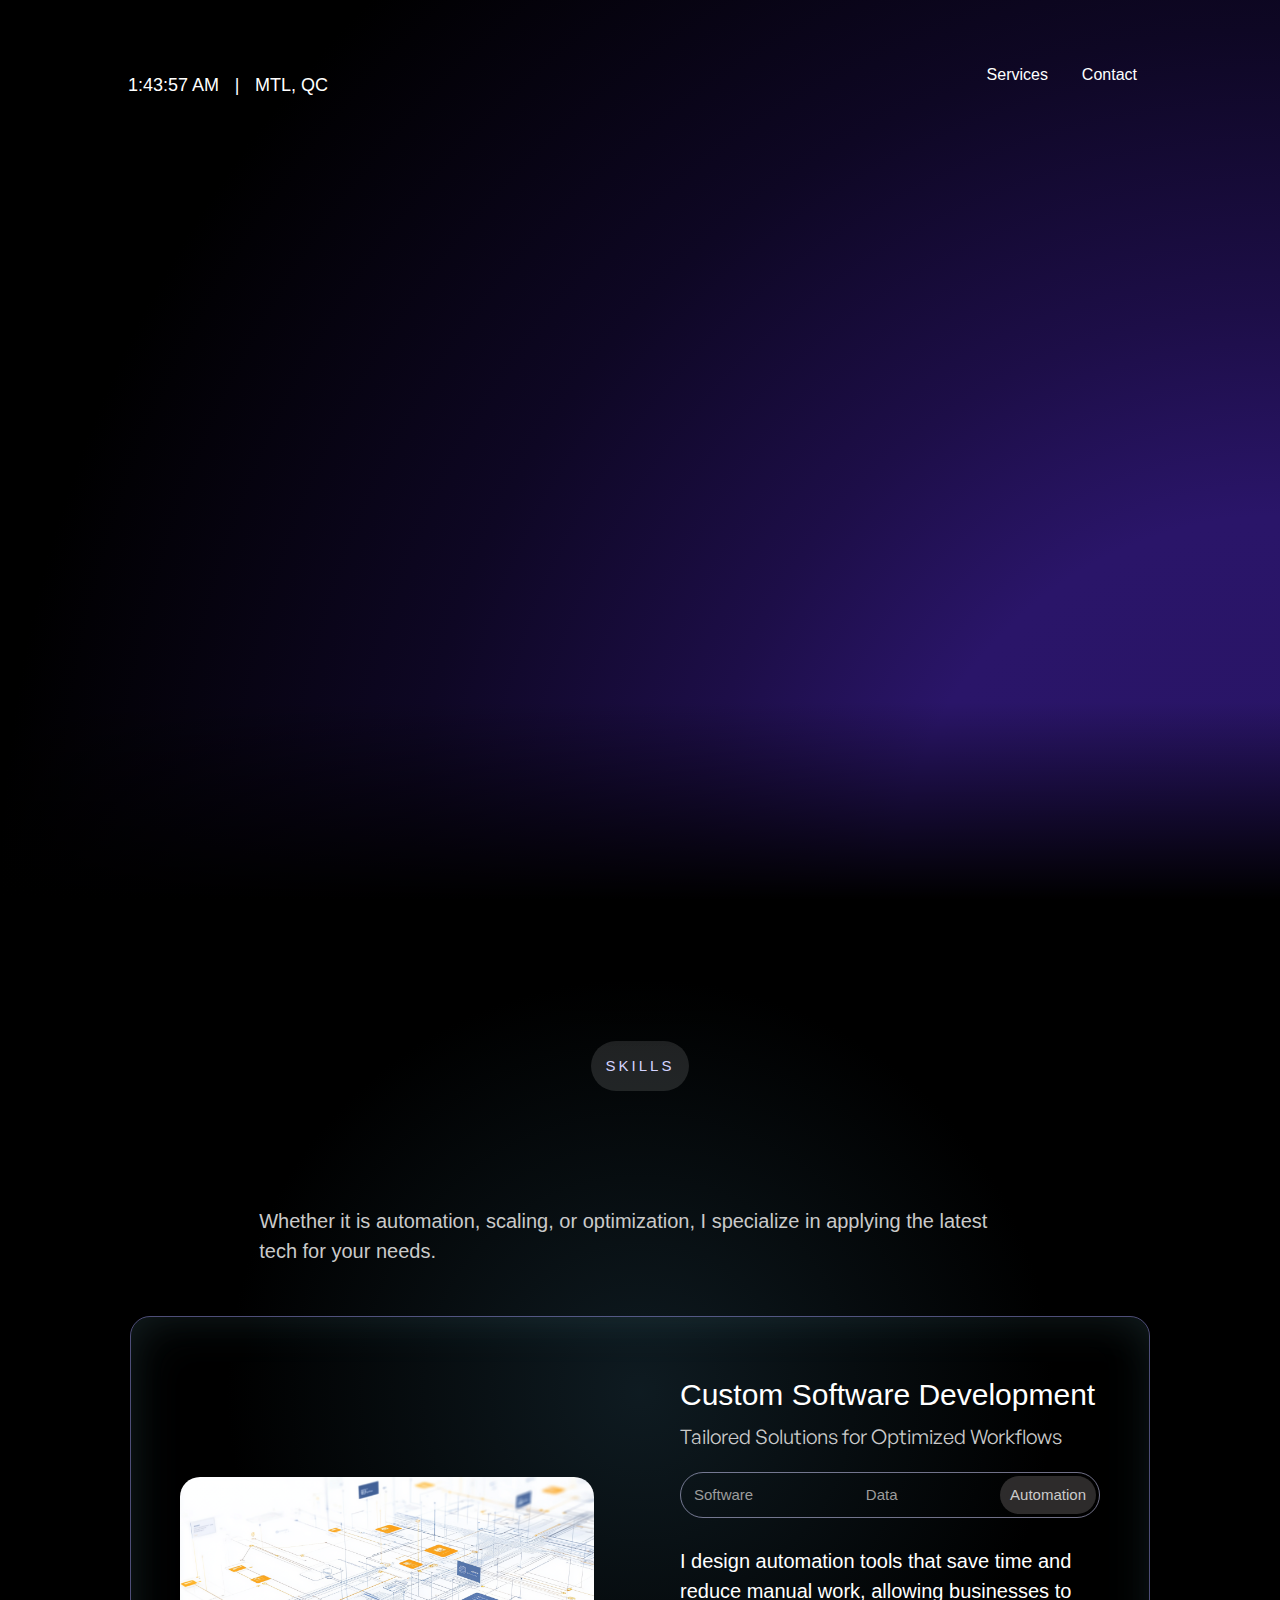
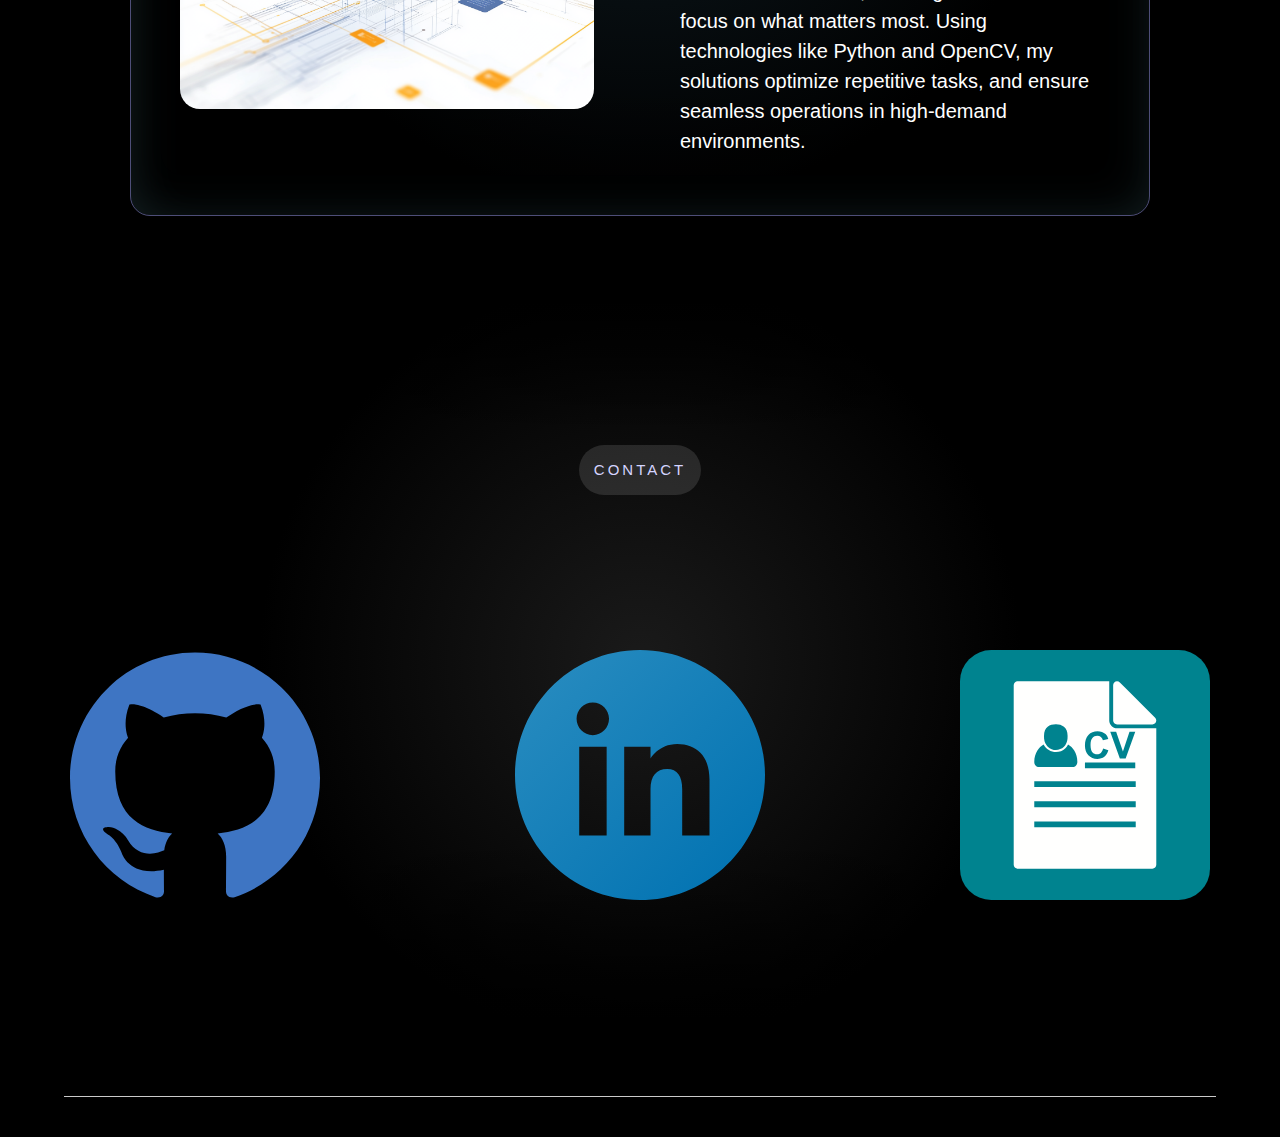
==== commit 5168f23b: "portfolio website" ====
--- a/index.html
+++ b/index.html
@@ -1,254 +1,319 @@
-<!DOCTYPE html><!--  Last Published: Tue Feb 13 2024 00:42:47 GMT+0000 (Coordinated Universal Time)  -->
-<html data-wf-page="654f9d37dd598ef6fcf23f1e" data-wf-site="654f9d37dd598ef6fcf23f10">
+<!DOCTYPE html><!--  This site was created in Webflow. https://webflow.com  --><!--  Last Published: Mon Dec 09 2024 05:02:58 GMT+0000 (Coordinated Universal Time)  -->
+<html data-wf-page="67562f01eae77ebf19bc7f5b" data-wf-site="67562f01eae77ebf19bc7f64">
 <head>
   <meta charset="utf-8">
-  <title>Natura Tenis Club</title>
-  <meta content="Ven y entrena rodeado de naturaleza en el mejor club de tenis de la ciudad. Reserva tu cancha ahora!" name="description">
+  <title>Landing page template - Webflow HTML website template</title>
   <meta content="width=device-width, initial-scale=1" name="viewport">
+  <meta content="Webflow" name="generator">
   <link href="css/normalize.css" rel="stylesheet" type="text/css">
   <link href="css/webflow.css" rel="stylesheet" type="text/css">
-  <link href="css/natura-tenis-club.webflow.css" rel="stylesheet" type="text/css">
+  <link href="css/bdoutlier-website-8bfa309f0006a56f1322b.webflow.css" rel="stylesheet" type="text/css">
   <link href="https://fonts.googleapis.com" rel="preconnect">
   <link href="https://fonts.gstatic.com" rel="preconnect" crossorigin="anonymous">
   <script src="https://ajax.googleapis.com/ajax/libs/webfont/1.6.26/webfont.js" type="text/javascript"></script>
-  <script type="text/javascript">WebFont.load({  google: {    families: ["Varela:400"]  }});</script>
+  <script type="text/javascript">WebFont.load({  google: {    families: ["Poppins:100,100italic,200,200italic,300,300italic,regular,italic,500,500italic,600,600italic,700,700italic,800,800italic,900,900italic:latin,latin-ext"]  }});</script>
   <script type="text/javascript">!function(o,c){var n=c.documentElement,t=" w-mod-";n.className+=t+"js",("ontouchstart"in o||o.DocumentTouch&&c instanceof DocumentTouch)&&(n.className+=t+"touch")}(window,document);</script>
   <link href="images/favicon.ico" rel="shortcut icon" type="image/x-icon">
   <link href="images/webclip.png" rel="apple-touch-icon">
 </head>
 <body class="body">
-  <div data-animation="default" class="overnavbar overnavbar2 w-nav" data-easing2="ease" data-easing="ease" data-collapse="medium" style="-webkit-transform:translate3d(0, 0px, 0) scale3d(1, 1, 1) rotateX(0) rotateY(0) rotateZ(0) skew(0, 0);-moz-transform:translate3d(0, 0px, 0) scale3d(1, 1, 1) rotateX(0) rotateY(0) rotateZ(0) skew(0, 0);-ms-transform:translate3d(0, 0px, 0) scale3d(1, 1, 1) rotateX(0) rotateY(0) rotateZ(0) skew(0, 0);transform:translate3d(0, 0px, 0) scale3d(1, 1, 1) rotateX(0) rotateY(0) rotateZ(0) skew(0, 0)" data-w-id="53094d41-4a3f-b01f-01e7-026be573d02f" role="banner" data-duration="400">
-    <div class="container w-container">
-      <a href="index.html" aria-current="page" class="brand w-nav-brand w--current"><img src="images/naturalPNGBACK.png" loading="lazy" width="123" sizes="123px" alt="Natura Tenis Club" srcset="images/naturalPNGBACK-p-500.png 500w, images/naturalPNGBACK.png 701w" class="image"></a>
-      <nav role="navigation" class="over-nav-menu w-nav-menu">
-        <div class="login-drop-down-wrapper">
-          <a href="#" class="login-button-drop-down w-button">Iniciar sesión</a>
-        </div>
-        <a href="reservas/reservas.html" class="over-nav-link w-nav-link">Reservas</a>
-        <a href="club/clases.html" class="over-nav-link w-nav-link">Clases</a>
-        <a href="club/torneo.html" class="over-nav-link w-nav-link">Torneos</a>
-        <a href="club/extracurricular.html" class="over-nav-link w-nav-link">Extracurricular</a>
-        <a href="club/contacto.html" class="over-nav-link w-nav-link">Contacto</a>
-      </nav>
-      <nav role="navigation" class="w-nav-menu">
-        <a href="reservas/login.html" class="login-button w-button">Iniciar sesión</a>
-      </nav>
-      <div class="w-nav-button">
-        <div class="w-icon-nav-menu"></div>
+  <div data-w-id="ca42d6a3-a4fd-a9e3-6c2e-309685913e0a" class="spline-scene" data-animation-type="spline" data-spline-url="https://prod.spline.design/Qnom9gwB-1TuXuZJ/scene.splinecode"><canvas></canvas></div>
+  <div class="nav-section">
+    <div data-collapse="medium" data-animation="default" data-duration="400" data-doc-height="1" data-easing="ease" data-easing2="ease" role="banner" class="nav w-nav">
+      <div class="nav-inner">
+        <div class="nav-logo-wrap">
+          <div class="timezone-wrapper">
+            <div class="time-wrapper"></div>
+            <div class="zone-wrapper">
+              <div>| </div>
+            </div>
+            <div class="zone-wrapper">
+              <div>MTL, QC</div>
+            </div>
+          </div>
+        </div>
+        <div class="nav-menu-wrap">
+          <nav role="navigation" class="nav-menu-2 w-nav-menu">
+            <a href="#services" class="nav-link w-nav-link">Services</a>
+            <a href="#use-cases" class="nav-link w-nav-link">Contact</a>
+          </nav>
+          <div class="menu-button w-nav-button">
+            <div class="menu-icon w-icon-nav-menu"></div>
+          </div>
+        </div>
       </div>
     </div>
   </div>
-  <div data-poster-url="videos/BgVid20-poster-00001.jpg" data-video-urls="videos/BgVid20-transcode.mp4,videos/BgVid20-transcode.webm" data-autoplay="true" data-loop="true" data-wf-ignore="true" class="main-video-secyion w-background-video w-background-video-atom"><video id="73309e87-9713-327d-7fc1-1b9e069069fe-video" autoplay="" loop="" style="background-image:url(&quot;videos/BgVid20-poster-00001.jpg&quot;)" muted="" playsinline="" data-wf-ignore="true" data-object-fit="cover">
-      <source src="videos/BgVid20-transcode.mp4" data-wf-ignore="true">
-      <source src="videos/BgVid20-transcode.webm" data-wf-ignore="true">
-    </video>
-    <div data-w-id="293e3860-457c-14cb-0440-8121bfed388d" data-animation="default" data-collapse="medium" data-duration="400" data-easing="ease" data-easing2="ease" role="banner" class="navbar w-nav">
-      <div class="container w-container">
-        <a href="index.html" aria-current="page" class="brand w-nav-brand w--current"><img src="images/natura-logo.png" loading="lazy" width="200" sizes="(max-width: 479px) 54vw, (max-width: 767px) 31vw, 160px" alt="Logo de Natura Tenis Club" srcset="images/natura-logo-p-500.png 500w, images/natura-logo-p-800.png 800w, images/natura-logo-p-1080.png 1080w, images/natura-logo-p-1600.png 1600w, images/natura-logo.png 1890w" class="image"></a>
-        <nav role="navigation" class="nav-menu w-nav-menu">
-          <div class="login-drop-down-wrapper">
-            <a href="reservas/login.html" class="login-button-drop-down w-button">Iniciar sesión</a>
+  <div class="section center"><img src="https://uploads-ssl.webflow.com/5af49de0dbb1e3637f2d8886/5b1437cbda3c5c3369fe4460_arrow.svg" alt="" class="arrow">
+    <div data-w-id="6b220cb1-4b9c-7fb0-75b9-53ff4a6c35a2" style="-webkit-transform:translate3d(0, 30PX, 0) scale3d(1, 1, 1) rotateX(0) rotateY(0) rotateZ(0) skew(0, 0);-moz-transform:translate3d(0, 30PX, 0) scale3d(1, 1, 1) rotateX(0) rotateY(0) rotateZ(0) skew(0, 0);-ms-transform:translate3d(0, 30PX, 0) scale3d(1, 1, 1) rotateX(0) rotateY(0) rotateZ(0) skew(0, 0);transform:translate3d(0, 30PX, 0) scale3d(1, 1, 1) rotateX(0) rotateY(0) rotateZ(0) skew(0, 0);opacity:0" class="hero-content">
+      <div class="w-embed">
+        <style>
+.clipped {
+    -webkit-text-fill-color: transparent;
+    -webkit-background-clip: text;
+</style>
+      </div>
+      <h1 class="heading-3">I&#x27;m Miguel and I <strong class="hero-span clipped">develop</strong></h1>
+      <div class="w-embed">
+        <style>
+  .hero-span {
+    display: inline-block;
+    opacity: 1;
+    transition: transform 1s ease;
+  }
+  .hero-span.flip-out {
+    transform: rotateX(90deg);
+    opacity: 1;
+  }
+  .hero-span.flip-in {
+    transform: rotateX(0);
+    opacity: 1;
+  }
+  .section.center {
+  	transition: background-image 2s ease-in-out;
+  }
+</style>
+      </div>
+      <h3 class="hero-subhead">Much more than just code.</h3>
+      <div class="btn-div">
+        <div class="code-embed w-embed">
+          <style>
+.services-btn {
+  position: relative;
+  z-index: 1; /* Important for the hover effect */
+  border: 1px solid var(--monochromatic-1);
+  background-image: radial-gradient(circle farthest-corner at 50% 200%, var(--bd-purple), black);
+  border-radius: 20px; /* Updated border radius */
+  color: #fff;
+  text-align: center;
+  cursor: pointer;
+  padding: 12px 16px;
+  font-size: 18px;
+  font-weight: 300;
+  line-height: 26px;
+  transition: background-image 0.5s cubic-bezier(0.789, 0.159, 0.25, 1), opacity 0.4s; /* Added background-image transition */
+  display: inline-block;
+}
+.services-btn::before {
+  content: "";
+  position: absolute;
+  top: 0;
+  left: 0;
+  width: 100%;
+  height: 100%;
+  background-image: radial-gradient(circle farthest-corner at 50% 100%, var(--medium-slate-blue), var(--bd-purple));
+  opacity: 0;
+  transition: opacity 0.4s ease-in-out; /* Ensures smooth transition in and out */
+  z-index: -1;
+  border-radius: 20px; /* Matches the main button's border radius */
+}
+.services-btn:hover {
+  outline-offset: 0px;
+  outline: 3px #fff;
+}
+.services-btn:hover::before {
+  opacity: 1; /* Hover effect */
+}
+.contact-btn {
+  position: relative;
+  z-index: 1; /* Important for the hover effect */
+  border: 1px solid var(--monochromatic-1);
+  background-color: transparent; /* Initial background set to transparent */
+  color: #fff;
+  text-align: center;
+  cursor: pointer;
+  padding: 12px 16px;
+  font-size: 18px;
+  font-weight: 300;
+  line-height: 26px;
+  display: inline-block;
+  border-radius: 20px; /* Updated border radius */
+}
+.contact-btn::before {
+  content: "";
+  position: absolute;
+  top: 0;
+  left: 0;
+  width: 100%;
+  height: 100%;
+  background-image: radial-gradient(circle farthest-corner at 50% 100%, var(--medium-slate-blue), var(--bd-purple));
+  opacity: 0;
+  transition: opacity 0.4s ease-in-out; /* Ensures smooth transition in and out */
+  z-index: -1;
+  border-radius: 20px; /* Matches the main button's border radius */
+}
+.contact-btn:hover {
+  background-color: var(--medium-violet-red); /* Hover color transition */
+  outline-offset: 0px;
+  outline: 3px #fff;
+}
+.contact-btn:hover::before {
+  opacity: 1; /* Hover effect */
+}
+</style>
+        </div>
+        <a href="#use-cases" class="services-btn w-button">Get in touch</a>
+        <a href="#services" class="contact-btn w-button">My work</a>
+      </div>
+    </div>
+  </div>
+  <div class="transition-gradient-copy"></div>
+  <div class="transition-gradient"></div>
+  <section id="services" class="services">
+    <div class="wrapper">
+      <div class="cloud-top">
+        <div class="cloud-text">SKILLS</div>
+      </div>
+      <h2 data-w-id="a5493a5c-ede4-f304-221c-1dfb07f845a4" style="-webkit-transform:translate3d(0, 40PX, 0) scale3d(1, 1, 1) rotateX(0) rotateY(0) rotateZ(0) skew(0, 0);-moz-transform:translate3d(0, 40PX, 0) scale3d(1, 1, 1) rotateX(0) rotateY(0) rotateZ(0) skew(0, 0);-ms-transform:translate3d(0, 40PX, 0) scale3d(1, 1, 1) rotateX(0) rotateY(0) rotateZ(0) skew(0, 0);transform:translate3d(0, 40PX, 0) scale3d(1, 1, 1) rotateX(0) rotateY(0) rotateZ(0) skew(0, 0);opacity:0" class="services-title heading">I build and optimize web applications for businesses.</h2>
+      <p class="testimonial-text">Whether it is automation, scaling, or optimization, I specialize in applying the latest tech for your needs.</p>
+      <div class="services-wrapper">
+        <div class="media-top-wrapper">
+          <p class="services-head">Custom Software Development</p>
+          <p class="services-subhead">Tailored Solutions for Optimized Workflows</p>
+        </div>
+        <div data-current="Tab 3" data-easing="ease-in-out-cubic" data-duration-in="300" data-duration-out="100" class="media-tabs w-tabs">
+          <div class="tabs-menu w-tab-menu">
+            <a data-w-tab="Tab 2" class="tab-button w-inline-block w-tab-link">
+              <div>Software</div>
+            </a>
+            <a data-w-tab="Tab 1" class="tab-button w-inline-block w-tab-link">
+              <div>Data</div>
+            </a>
+            <a data-w-tab="Tab 3" class="tab-button w-inline-block w-tab-link w--current">
+              <div>Automation</div>
+            </a>
           </div>
-          <a href="reservas/reservas.html" class="nav-link w-nav-link">Reservas</a>
-          <a href="club/clases.html" class="nav-link w-nav-link">Clases</a>
-          <a href="club/torneo.html" class="nav-link w-nav-link">Torneos</a>
-          <a href="club/extracurricular.html" class="nav-link w-nav-link">Extracurricular</a>
-          <a href="club/contacto.html" class="nav-link w-nav-link">Contacto</a>
-        </nav>
-        <nav role="navigation" class="w-nav-menu">
-          <a href="reservas/login.html" class="login-button w-button">Iniciar sesión</a>
-        </nav>
-        <div class="menu-button w-nav-button">
-          <div class="w-icon-nav-menu"></div>
-        </div>
-      </div>
-    </div>
-    <div class="div-block">
-      <div data-w-id="8c04c7a8-68fb-2aeb-7985-d40c652a57a6" style="-webkit-transform:translate3d(0, 51px, 0) scale3d(1, 1, 1) rotateX(0) rotateY(0) rotateZ(0) skew(0, 0);-moz-transform:translate3d(0, 51px, 0) scale3d(1, 1, 1) rotateX(0) rotateY(0) rotateZ(0) skew(0, 0);-ms-transform:translate3d(0, 51px, 0) scale3d(1, 1, 1) rotateX(0) rotateY(0) rotateZ(0) skew(0, 0);transform:translate3d(0, 51px, 0) scale3d(1, 1, 1) rotateX(0) rotateY(0) rotateZ(0) skew(0, 0);opacity:0.38" class="w-layout-blockcontainer hero-container w-container">
-        <h1 class="hero-header">Entrena en el <span class="colored-text">mejor club de tenis</span> de la ciudad</h1>
-        <h2 class="hero-subheader">Ven y prueba nuestras canchas rodeadas de naturaleza y con el mejor personal técnico posible</h2>
-        <div class="div-block-copy">
-          <a href="reservas/reservas.html" class="button w-button">Reservas</a>
-          <a href="club/clases.html" class="button w-button">Clases</a>
-        </div>
-      </div>
+          <div class="tabs-content w-tab-content">
+            <div data-w-tab="Tab 2" class="w-tab-pane">
+              <div class="tab-wrapper">
+                <div class="tab-image-wrapper"><img sizes="(max-width: 479px) 92vw, (max-width: 767px) 420px, (max-width: 991px) 500px, 414px" srcset="images/papa.png 500w, images/papa.png 800w, images/papa.png 1080w, images/papa.png 1456w" alt="" src="images/papa.png" loading="lazy" class="image-7"></div>
+                <p class="services-parag">I specialize in designing and implementing software solutions that address unique business needs. From developing Python-based automation tools to crafting Java applications, I focus on efficiency and scalability.</p>
+              </div>
+            </div>
+            <div data-w-tab="Tab 1" class="media-tab-pane-tab-1 w-tab-pane">
+              <div class="tab-wrapper">
+                <a href="#" class="tab-image-wrapper w-inline-block"><img loading="lazy" src="images/0001-02402_4.gif" alt="" class="image-9"></a>
+                <p class="services-parag">With expertise in advanced programming and data analysis, I create applications that streamline processes and generate actionable insights. By utilizing technologies like OpenCV and Pillow, I’ve built systems for high-volume image processing, ensuring precision.</p>
+              </div>
+            </div>
+            <div data-w-tab="Tab 3" class="w-tab-pane w--tab-active">
+              <div class="tab-wrapper">
+                <div class="tab-image-wrapper"><img sizes="(max-width: 479px) 92vw, (max-width: 767px) 420px, (max-width: 991px) 500px, 414px" srcset="images/para.png 500w, images/para.png 800w, images/para.png 1080w, images/para.png 1456w" alt="" src="images/para.png" loading="lazy" class="image-10"></div>
+                <p class="services-parag">I design automation tools that save time and reduce manual work, allowing businesses to focus on what matters most. Using technologies like Python and OpenCV, my solutions optimize repetitive tasks, and ensure seamless operations in high-demand environments.</p>
+              </div>
+            </div>
+          </div>
+        </div>
+      </div>
+    </div>
+  </section>
+  <div class="transition-gradient-copy"></div>
+  <div class="transition-gradient"></div>
+  <section id="use-cases" class="use-cases">
+    <div class="wrapper">
+      <div class="cloud-top">
+        <div class="cloud-text">CONTACT</div>
+      </div>
+      <h2 data-w-id="66eb943d-101c-7690-9cd4-592cef3f9757" style="-webkit-transform:translate3d(0, 40PX, 0) scale3d(1, 1, 1) rotateX(0) rotateY(0) rotateZ(0) skew(0, 0);-moz-transform:translate3d(0, 40PX, 0) scale3d(1, 1, 1) rotateX(0) rotateY(0) rotateZ(0) skew(0, 0);-ms-transform:translate3d(0, 40PX, 0) scale3d(1, 1, 1) rotateX(0) rotateY(0) rotateZ(0) skew(0, 0);transform:translate3d(0, 40PX, 0) scale3d(1, 1, 1) rotateX(0) rotateY(0) rotateZ(0) skew(0, 0);opacity:0" class="services-title heading">Reach out</h2>
+      <p class="testimonial-text"></p>
+      <div class="w-layout-grid grid">
+        <a href="https://github.com/MigoCP" class="case-card w-inline-block">
+          <div class="case-image-wrapper"><img src="images/github-color.svg" loading="lazy" alt=""></div>
+        </a>
+        <a href="https://www.linkedin.com/in/miguel%C3%A1ngel-cort%C3%A9s-7a5054315/" class="case-card w-inline-block">
+          <div class="case-image-wrapper"><img src="images/linkedin-icon.svg" loading="lazy" alt=""></div>
+        </a>
+        <a href="https://drive.google.com/file/d/1r6fOKBc08OUQcslOBKrFOaK5X9JBXE_H/view?usp=sharing" class="case-card w-inline-block">
+          <div class="case-image-wrapper"><img src="images/reshot-icon-resume-92U4B7WG8Y.svg" loading="lazy" alt=""></div>
+        </a>
+      </div>
+    </div>
+  </section>
+  <div class="transition-gradient-copy"></div>
+  <div class="footer">
+    <div class="wrap">
+      <div class="footer-list"></div>
+    </div>
+    <div class="div-block-14">
+      <div class="footer-text"></div>
+      <div class="footer-text"></div>
     </div>
   </div>
-  <div class="lower-gradient-div"></div>
-  <section class="intro-section">
-    <div class="w-layout-blockcontainer intro-heading-wrapper w-container">
-      <h3 class="intro-heading-3">Somos <span class="text-span-2">Club Deportivo Natura</span></h3>
-    </div>
-    <div class="w-layout-blockcontainer intro-section-container w-container">
-      <div class="intro-image-container"><img src="images/Diseño_sin_título_16_-removebg-preview.png" loading="lazy" width="390" alt="Canchas de Natura" class="image-3"></div>
-      <div class="intro-container">
-        <p class="paragraph-2">¡Bienvenido a <span class="text-span">Natura Tennis Club</span>! Sumérgete en la pasión por el tenis en un entorno natural único. Con tres canchas de polvo de ladrillo, clases para todos los niveles, y eventos emocionantes, ofrecemos una experiencia única. <br><br>Descubre nuestras instalaciones completas con duchas, baños, parqueaderos, zona verde, sendero ecológico, reserva forestal y una zona amigable para mascotas! ¡Te esperamos!</p>
-        <a href="club/contacto.html" class="button w-button">Contáctanos</a>
-      </div>
-    </div>
-  </section>
-  <section class="location-section">
-    <div class="w-layout-blockcontainer intro-heading-wrapper w-container">
-      <h3 class="address-heading">Ubicación</h3>
-      <p class="address-text">Kilómetro 3 + 800 Vía al Aeropuerto José Maria Córdova, Envigado, Antioquia, Colombia</p>
-    </div>
-    <div class="mapwrapper">
-      <div class="map w-widget w-widget-map" data-widget-style="roadmap" data-widget-latlng="6.1543973,-75.5099632" aria-label="Natura Tenis Club" data-enable-scroll="true" role="region" title="Natura Tenis Club" data-enable-touch="true" data-widget-zoom="15" data-widget-tooltip=""></div>
-    </div>
-  </section>
-  <section class="intermediate-banner">
-    <div class="w-layout-blockcontainer banner w-container">
-      <div class="header-contact-wrapper">
-        <div class="header-contact-container">
-          <div class="calendar-text">Llámanos al <br>312 307 4438, <br>o si prefieres en línea:</div>
-          <a href="club/contacto.html" class="inscribete-button w-button">Contáctanos</a>
-        </div>
-      </div>
-      <div class="title-wrapper">
-        <div class="intro-banner-title">
-          <h2 class="banner-heading">Prueba nuestras canchas</h2>
-          <p class="banner-parag">Reserva ahora una de nuestras canchas para tus entrenos! Con profesor y/o ayudante si lo deseas!</p>
-          <a href="reservas/reservas.html" class="banner-button w-button">Reservar</a>
-        </div>
-      </div>
-    </div>
-  </section>
-  <section class="team-slider-2">
-    <div class="container-5">
-      <h2 class="centered-heading">Nuestros servicios</h2>
-      <p class="centered-subheading">Desde alquiler de canchas para tu uso personal hasta clases personalizadas adaptadas a tus necesidades. En Natura ofrecemos una variedad de servicios para ti y tu familia</p>
-      <div data-delay="3000" data-animation="slide" class="service-slider-wrapper w-slider" data-autoplay="true" data-easing="ease" data-hide-arrows="false" data-disable-swipe="false" data-autoplay-limit="0" data-nav-spacing="12" data-duration="500" data-infinite="true">
-        <div class="w-slider-mask">
-          <div class="service-slide-wrapper w-slide">
-            <div class="service-block"><img src="images/canchasPic.jpg" loading="lazy" sizes="(max-width: 479px) 83vw, (max-width: 767px) 43vw, (max-width: 991px) 41vw, 27vw" srcset="images/canchasPic-p-500.jpg 500w, images/canchasPic-p-800.jpg 800w, images/canchasPic-p-1080.jpg 1080w, images/canchasPic.jpg 1214w" alt="Canchas de Natura" class="service-member-image-two">
-              <div class="service-block-info">
-                <h3 class="service-member-name-two">Alquiler de canchas</h3>
-                <p class="service-member-text">Reserva una cancha para tu entreno. Añade un profesor y/o un recogepelotas si lo deseas.</p>
-                <a href="reservas/reservas.html" class="text-link-arrow w-inline-block">
-                  <div>Más información</div>
-                  <div class="arrow-embed w-embed"><svg width="20" height="20" viewbox="0 0 20 20" fill="none" xmlns="http://www.w3.org/2000/svg">
-                      <path fill-rule="evenodd" clip-rule="evenodd" d="M11.72 15L16.3472 10.357C16.7732 9.92932 16.7732 9.23603 16.3472 8.80962L11.72 4.16667L10.1776 5.71508L12.9425 8.4889H4.16669V10.6774H12.9425L10.1776 13.4522L11.72 15Z" fill="currentColor"></path>
-                    </svg></div>
-                </a>
-              </div>
-            </div>
-          </div>
-          <div class="service-slide-wrapper w-slide">
-            <div class="service-block"><img src="images/NaturaCouple.png" loading="lazy" sizes="(max-width: 479px) 83vw, (max-width: 767px) 43vw, (max-width: 991px) 41vw, 27vw" srcset="images/NaturaCouple-p-500.png 500w, images/NaturaCouple.png 670w" alt="Amigos jugando tenis en Natura" class="service-member-image-two">
-              <div class="service-block-info">
-                <h3 class="service-member-name-two">Clases individuales o en pareja</h3>
-                <p class="service-member-text">Recibe una clase personalizada a tus necesidades. Posibilidad de hacerlo en pareja.</p>
-                <a href="club/clases.html" class="text-link-arrow w-inline-block">
-                  <div>Más información</div>
-                  <div class="arrow-embed w-embed"><svg width="20" height="20" viewbox="0 0 20 20" fill="none" xmlns="http://www.w3.org/2000/svg">
-                      <path fill-rule="evenodd" clip-rule="evenodd" d="M11.72 15L16.3472 10.357C16.7732 9.92932 16.7732 9.23603 16.3472 8.80962L11.72 4.16667L10.1776 5.71508L12.9425 8.4889H4.16669V10.6774H12.9425L10.1776 13.4522L11.72 15Z" fill="currentColor"></path>
-                    </svg></div>
-                </a>
-              </div>
-            </div>
-          </div>
-          <div class="service-slide-wrapper w-slide">
-            <div class="service-block"><img src="images/ASJClase-min.jpg" loading="lazy" sizes="(max-width: 479px) 83vw, (max-width: 767px) 43vw, (max-width: 991px) 41vw, 27vw" srcset="images/ASJClase-min-p-500.jpg 500w, images/ASJClase-min-p-800.jpg 800w, images/ASJClase-min-p-1080.jpg 1080w, images/ASJClase-min-p-1600.jpg 1600w, images/ASJClase-min-p-2000.jpg 2000w, images/ASJClase-min.jpg 3357w" alt="Seis mujeres en una clase de tenis" class="service-member-image-two">
-              <div class="service-block-info">
-                <h3 class="service-member-name-two">Clases grupales</h3>
-                <p class="service-member-text">Recibe una clase grupal junto a personas que comparten tu misma pasión.</p>
-                <a href="club/clases.html" class="text-link-arrow w-inline-block">
-                  <div>Más información</div>
-                  <div class="arrow-embed w-embed"><svg width="20" height="20" viewbox="0 0 20 20" fill="none" xmlns="http://www.w3.org/2000/svg">
-                      <path fill-rule="evenodd" clip-rule="evenodd" d="M11.72 15L16.3472 10.357C16.7732 9.92932 16.7732 9.23603 16.3472 8.80962L11.72 4.16667L10.1776 5.71508L12.9425 8.4889H4.16669V10.6774H12.9425L10.1776 13.4522L11.72 15Z" fill="currentColor"></path>
-                    </svg></div>
-                </a>
-              </div>
-            </div>
-          </div>
-          <div class="service-slide-wrapper w-slide">
-            <div class="service-block"><img src="images/torneo.png" loading="lazy" sizes="(max-width: 479px) 83vw, (max-width: 767px) 43vw, (max-width: 991px) 41vw, 27vw" srcset="images/torneo-p-500.png 500w, images/torneo.png 649w" alt="Ganadores de torneo Natura" class="service-member-image-two">
-              <div class="service-block-info">
-                <h3 class="service-member-name-two">Torneos</h3>
-                <p class="service-member-text">Participa en dinámicos torneos con sistema de ranking interno. Toma el desafío!</p>
-                <a href="club/torneo.html" class="text-link-arrow w-inline-block">
-                  <div>Más información</div>
-                  <div class="arrow-embed w-embed"><svg width="20" height="20" viewbox="0 0 20 20" fill="none" xmlns="http://www.w3.org/2000/svg">
-                      <path fill-rule="evenodd" clip-rule="evenodd" d="M11.72 15L16.3472 10.357C16.7732 9.92932 16.7732 9.23603 16.3472 8.80962L11.72 4.16667L10.1776 5.71508L12.9425 8.4889H4.16669V10.6774H12.9425L10.1776 13.4522L11.72 15Z" fill="currentColor"></path>
-                    </svg></div>
-                </a>
-              </div>
-            </div>
-          </div>
-          <div class="service-slide-wrapper w-slide">
-            <div class="service-block"><img src="images/extracurr.jpg" loading="lazy" sizes="(max-width: 479px) 83vw, (max-width: 767px) 43vw, (max-width: 991px) 41vw, 27vw" srcset="images/extracurr-p-500.jpg 500w, images/extracurr-p-800.jpg 800w, images/extracurr-p-1080.jpg 1080w, images/extracurr-p-1600.jpg 1600w, images/extracurr.jpg 2732w" alt="Niños en clase extracurricular en Natura" class="service-member-image-two">
-              <div class="service-block-info">
-                <h3 class="service-member-name-two">Extracurriculares para colegios</h3>
-                <p class="service-member-text">Dale a tus estudiantes la posibilidad de desempeñarse en una variedad de deportes.</p>
-                <a href="#" class="text-link-arrow w-inline-block">
-                  <div>Más información</div>
-                  <div class="arrow-embed w-embed"><svg width="20" height="20" viewbox="0 0 20 20" fill="none" xmlns="http://www.w3.org/2000/svg">
-                      <path fill-rule="evenodd" clip-rule="evenodd" d="M11.72 15L16.3472 10.357C16.7732 9.92932 16.7732 9.23603 16.3472 8.80962L11.72 4.16667L10.1776 5.71508L12.9425 8.4889H4.16669V10.6774H12.9425L10.1776 13.4522L11.72 15Z" fill="currentColor"></path>
-                    </svg></div>
-                </a>
-              </div>
-            </div>
-          </div>
-          <div class="service-slide-wrapper w-slide">
-            <div class="service-block"><img src="images/preguntas.jpg" loading="lazy" sizes="(max-width: 479px) 83vw, (max-width: 767px) 43vw, (max-width: 991px) 41vw, 27vw" srcset="images/preguntas-p-500.jpg 500w, images/preguntas-p-800.jpg 800w, images/preguntas-p-1080.jpg 1080w, images/preguntas-p-1600.jpg 1600w, images/preguntas-p-2000.jpg 2000w, images/preguntas.jpg 2048w" alt="Cancha natura" class="service-member-image-two">
-              <div class="service-block-info">
-                <h3 class="service-member-name-two">Haznos tus preguntas</h3>
-                <p class="service-member-text">Con confianza!</p>
-                <a href="#" class="text-link-arrow w-inline-block">
-                  <div>Más información</div>
-                  <div class="arrow-embed w-embed"><svg width="20" height="20" viewbox="0 0 20 20" fill="none" xmlns="http://www.w3.org/2000/svg">
-                      <path fill-rule="evenodd" clip-rule="evenodd" d="M11.72 15L16.3472 10.357C16.7732 9.92932 16.7732 9.23603 16.3472 8.80962L11.72 4.16667L10.1776 5.71508L12.9425 8.4889H4.16669V10.6774H12.9425L10.1776 13.4522L11.72 15Z" fill="currentColor"></path>
-                    </svg></div>
-                </a>
-              </div>
-            </div>
-          </div>
-        </div>
-        <div class="service-slider-arrow w-slider-arrow-left">
-          <div class="w-icon-slider-left"></div>
-        </div>
-        <div class="service-slider-arrow w-slider-arrow-right">
-          <div class="w-icon-slider-right"></div>
-        </div>
-        <div class="service-slider-nav w-slider-nav w-slider-nav-invert w-round"></div>
-      </div>
-    </div>
-  </section>
-  <div class="w-layout-blockcontainer separator w-container"></div>
-  <section class="footer-dark">
-    <div class="container-3">
-      <div class="footer-wrapper">
-        <a href="index.html" aria-current="page" class="footer-brand w-inline-block w--current"><img src="images/naturalPNGBACK.png" loading="lazy" width="199" sizes="199px" alt="Natura Tenis Club" srcset="images/naturalPNGBACK-p-500.png 500w, images/naturalPNGBACK.png 701w"></a>
-        <div class="footer-content">
-          <div id="w-node-_5aa2120b-4e71-8242-7008-988374e777f4-fcf23f1e" class="footer-block">
-            <div class="title-small">HORARIOS</div>
-            <p>Lun - Vie<br>6:30 am - 7:30 pm<br><br>Sab - Dom<br>6:00 am - 1:30 pm</p>
-          </div>
-          <div id="w-node-_5aa2120b-4e71-8242-7008-988374e777fd-fcf23f1e" class="footer-block">
-            <div class="title-small">Enlaces</div>
-            <a href="index.html" aria-current="page" class="footer-link w--current">Inicio</a>
-            <a href="reservas/reservas.html" class="footer-link">Reservas</a>
-            <a href="club/clases.html" class="footer-link">Clases</a>
-            <a href="club/torneo.html" class="footer-link">Torneos</a>
-            <a href="#" class="footer-link">Extracurricular</a>
-            <a href="#" class="footer-link">Contacto</a>
-          </div>
-          <div id="w-node-_5aa2120b-4e71-8242-7008-988374e77808-fcf23f1e" class="footer-block">
-            <div class="title-small">INformación</div>
-            <a href="#" class="footer-link">Aviso Legal</a>
-            <a href="#" class="footer-link">Política de Privacidad</a>
-            <div class="footer-social-block">
-              <a href="https://www.instagram.com/naturatennisclub/" target="_blank" class="footer-social-link w-inline-block"><img src="images/instagram-logo_icon.png" loading="lazy" width="24" sizes="24px" alt="Logo Instagram" srcset="images/instagram-logo_icon-p-500.png 500w, images/instagram-logo_icon.png 512w"></a>
-              <a href="https://www.facebook.com/p/Natura-Tennis-Club-100071952140786/" class="footer-social-link w-inline-block"><img src="https://uploads-ssl.webflow.com/62434fa732124a0fb112aab4/62434fa732124a51bf12aae9_facebook%20small.svg" loading="lazy" width="24" alt=""></a>
-            </div>
-          </div>
-        </div>
-      </div>
-    </div>
-    <div class="footer-divider"></div>
-    <div class="footer-copyright-center">Natura Tenis Club © 2023</div>
-  </section>
-  <script src="https://d3e54v103j8qbb.cloudfront.net/js/jquery-3.5.1.min.dc5e7f18c8.js?site=654f9d37dd598ef6fcf23f10" type="text/javascript" integrity="sha256-9/aliU8dGd2tb6OSsuzixeV4y/faTqgFtohetphbbj0=" crossorigin="anonymous"></script>
+  <script src="https://d3e54v103j8qbb.cloudfront.net/js/jquery-3.5.1.min.dc5e7f18c8.js?site=67562f01eae77ebf19bc7f64" type="text/javascript" integrity="sha256-9/aliU8dGd2tb6OSsuzixeV4y/faTqgFtohetphbbj0=" crossorigin="anonymous"></script>
   <script src="js/webflow.js" type="text/javascript"></script>
+  <script>
+document.addEventListener('DOMContentLoaded', function() {
+  const texts = ["design", "create"];
+  const intervalTime = 4000; // Time between text changes
+  const maxScrambleLength = 8; // Limit scramble to 5 characters
+  const spanElement = document.querySelector('.hero-span');
+  let currentIndex = 0;
+  function scrambleText(newText) {
+    const chars = '!<>-_\\/[]{}—=+*^?#_';
+    let scramble = '';
+    let iterations = newText.length;
+    let counter = 0;
+    function updateScramble() {
+      scramble = '';
+      // Limit the scramble length to avoid altering the layout
+      const scrambleLength = Math.min(maxScrambleLength, newText.length);
+      for (let i = 0; i < scrambleLength; i++) {
+        scramble += chars[Math.floor(Math.random() * chars.length)];
+      }
+      scramble += newText.slice(scrambleLength); // Keep the remaining part of the word static
+      spanElement.textContent = scramble;
+      counter++;
+      if (counter > iterations) {
+        spanElement.textContent = newText; // Final text after scrambling
+      } else {
+        setTimeout(updateScramble, 50); // Speed of scrambling
+      }
+    }
+    updateScramble();
+  }
+  function changeText() {
+    scrambleText(texts[currentIndex]);
+    currentIndex = (currentIndex + 1) % texts.length;
+  }
+  setInterval(changeText, intervalTime);
+  changeText();
+  // Enhance gradient background with smooth transition and zoom
+  const section = document.querySelector('.section.center');
+  const rect = section.getBoundingClientRect();
+  let targetY = rect.height;
+  let currentY = targetY;
+  function updateGradient() {
+    currentY += (targetY - currentY) * 0.035;
+    const percentage = (currentY / rect.height) * 100;
+    section.style.backgroundImage = `radial-gradient(circle farthest-side at 100% ${percentage}%, rgba(102, 51, 255, 0.4), #2a1569 30%, #1d0e48 46%, #0e0724 68%, black 100%)`;
+    requestAnimationFrame(updateGradient);
+  }
+  document.addEventListener('mousemove', function(event) {
+    targetY = event.clientY - rect.top;
+  });
+  updateGradient();
+    // Function to update Eastern Time (ET)
+  function updateTime() {
+    // Create a new Date object and use Intl.DateTimeFormat to get Eastern Time
+    const now = new Date();
+    const options = {
+      timeZone: 'America/New_York', // Eastern Time Zone
+      hour: 'numeric',
+      minute: 'numeric',
+      second: 'numeric',
+      hour12: true, // For AM/PM format
+    };
+    // Format the time for Eastern Time
+    const formatter = new Intl.DateTimeFormat([], options);
+    const formattedTime = formatter.format(now);
+    // Update the time-wrapper element
+    document.querySelector('.time-wrapper').textContent = formattedTime;
+  }
+  // Update the time immediately and every second
+  updateTime();
+  setInterval(updateTime, 1000);
+});
+// Add these new styles for sliding animations
+</script>
 </body>
 </html>--- a/css/webflow.css
+++ b/css/webflow.css
@@ -107,72 +107,63 @@
 pre.w-code-block code {
   all: inherit;
 }
+.w-optimization {
+  display: contents;
+}
 .w-webflow-badge,
-.w-webflow-badge * {
-  position: static;
-  left: auto;
-  top: auto;
-  right: auto;
-  bottom: auto;
-  z-index: auto;
-  display: block;
-  visibility: visible;
-  overflow: visible;
-  overflow-x: visible;
-  overflow-y: visible;
-  box-sizing: border-box;
-  width: auto;
-  height: auto;
-  max-height: none;
-  max-width: none;
-  min-height: 0;
-  min-width: 0;
-  margin: 0;
-  padding: 0;
-  float: none;
-  clear: none;
-  border: 0 none transparent;
-  border-radius: 0;
-  background: none;
-  background-image: none;
-  background-position: 0% 0%;
-  background-size: auto auto;
-  background-repeat: repeat;
-  background-origin: padding-box;
-  background-clip: border-box;
-  background-attachment: scroll;
-  background-color: transparent;
-  box-shadow: none;
-  opacity: 1;
-  transform: none;
-  transition: none;
-  direction: ltr;
-  font-family: inherit;
-  font-weight: inherit;
-  color: inherit;
-  font-size: inherit;
-  line-height: inherit;
-  font-style: inherit;
-  font-variant: inherit;
-  text-align: inherit;
-  letter-spacing: inherit;
-  text-decoration: inherit;
-  text-indent: 0;
-  text-transform: inherit;
-  list-style-type: disc;
-  text-shadow: none;
-  font-smoothing: auto;
-  vertical-align: baseline;
-  cursor: inherit;
-  white-space: inherit;
-  word-break: normal;
-  word-spacing: normal;
-  word-wrap: normal;
+.w-webflow-badge > img {
+  box-sizing: unset;
+  width: unset;
+  height: unset;
+  max-height: unset;
+  max-width: unset;
+  min-height: unset;
+  min-width: unset;
+  margin: unset;
+  padding: unset;
+  float: unset;
+  clear: unset;
+  border: unset;
+  border-radius: unset;
+  background: unset;
+  background-image: unset;
+  background-position: unset;
+  background-size: unset;
+  background-repeat: unset;
+  background-origin: unset;
+  background-clip: unset;
+  background-attachment: unset;
+  background-color: unset;
+  box-shadow: unset;
+  transform: unset;
+  transition: unset;
+  direction: unset;
+  font-family: unset;
+  font-weight: unset;
+  color: unset;
+  font-size: unset;
+  line-height: unset;
+  font-style: unset;
+  font-variant: unset;
+  text-align: unset;
+  letter-spacing: unset;
+  text-decoration: unset;
+  text-indent: unset;
+  text-transform: unset;
+  list-style-type: unset;
+  text-shadow: unset;
+  vertical-align: unset;
+  cursor: unset;
+  white-space: unset;
+  word-break: unset;
+  word-spacing: unset;
+  word-wrap: unset;
 }
 .w-webflow-badge {
   position: fixed !important;
   display: inline-block !important;
   visibility: visible !important;
+  opacity: 1 !important;
   z-index: 2147483647 !important;
   top: auto !important;
   right: 12px !important;
@@ -183,21 +174,21 @@
   border-radius: 3px !important;
   padding: 6px !important;
   font-size: 12px !important;
-  opacity: 1 !important;
   line-height: 14px !important;
   text-decoration: none !important;
   transform: none !important;
   margin: 0 !important;
   width: auto !important;
   height: auto !important;
-  overflow: visible !important;
+  overflow: unset !important;
   white-space: nowrap;
   box-shadow: 0 0 0 1px rgba(0, 0, 0, 0.1), 0px 1px 3px rgba(0, 0, 0, 0.1);
   cursor: pointer;
 }
 .w-webflow-badge > img {
+  position: unset;
   display: inline-block !important;
-  visibility: visible !important;
+  visibility: unset !important;
   opacity: 1 !important;
   vertical-align: middle !important;
 }
@@ -342,17 +333,8 @@
   background-color: #ffffff;
   border: 1px solid #cccccc;
 }
-.w-input:-moz-placeholder,
-.w-select:-moz-placeholder {
-  color: #999;
-}
-.w-input::-moz-placeholder,
-.w-select::-moz-placeholder {
-  color: #999;
-  opacity: 1;
-}
-.w-input::-webkit-input-placeholder,
-.w-select::-webkit-input-placeholder {
+.w-input::placeholder,
+.w-select::placeholder {
   color: #999;
 }
 .w-input:focus,
@@ -801,9 +783,6 @@
 }
 .w-widget-twitter-count-shim * {
   pointer-events: none;
-  -webkit-user-select: none;
-  -moz-user-select: none;
-  -ms-user-select: none;
   user-select: none;
 }
 .w-widget-twitter-count-shim .w-widget-twitter-count-inner {
@@ -1036,9 +1015,6 @@
   font-size: 40px;
   -webkit-tap-highlight-color: rgba(0, 0, 0, 0);
   tap-highlight-color: rgba(0, 0, 0, 0);
-  -webkit-user-select: none;
-  -moz-user-select: none;
-  -ms-user-select: none;
   user-select: none;
 }
 .w-slider-arrow-left [class^='w-icon-'],
@@ -1104,9 +1080,6 @@
   white-space: nowrap;
 }
 .w-dropdown-toggle {
-  -webkit-user-select: none;
-  -moz-user-select: none;
-  -ms-user-select: none;
   user-select: none;
   display: inline-block;
   cursor: pointer;
@@ -1658,20 +1631,20 @@
 .w-nav-overlay [data-nav-menu-open] {
   top: 0;
 }
-.w-nav[data-animation="over-left"] .w-nav-overlay {
+.w-nav[data-animation='over-left'] .w-nav-overlay {
   width: auto;
 }
-.w-nav[data-animation="over-left"] .w-nav-overlay,
-.w-nav[data-animation="over-left"] [data-nav-menu-open] {
+.w-nav[data-animation='over-left'] .w-nav-overlay,
+.w-nav[data-animation='over-left'] [data-nav-menu-open] {
   right: auto;
   z-index: 1;
   top: 0;
 }
-.w-nav[data-animation="over-right"] .w-nav-overlay {
+.w-nav[data-animation='over-right'] .w-nav-overlay {
   width: auto;
 }
-.w-nav[data-animation="over-right"] .w-nav-overlay,
-.w-nav[data-animation="over-right"] [data-nav-menu-open] {
+.w-nav[data-animation='over-right'] .w-nav-overlay,
+.w-nav[data-animation='over-right'] [data-nav-menu-open] {
   left: auto;
   z-index: 1;
   top: 0;
@@ -1685,9 +1658,6 @@
   cursor: pointer;
   -webkit-tap-highlight-color: rgba(0, 0, 0, 0);
   tap-highlight-color: rgba(0, 0, 0, 0);
-  -webkit-user-select: none;
-  -moz-user-select: none;
-  -ms-user-select: none;
   user-select: none;
 }
 .w-nav-button:focus {
@@ -1697,10 +1667,10 @@
   background-color: #C8C8C8;
   color: white;
 }
-.w-nav[data-collapse="all"] .w-nav-menu {
+.w-nav[data-collapse='all'] .w-nav-menu {
   display: none;
 }
-.w-nav[data-collapse="all"] .w-nav-button {
+.w-nav[data-collapse='all'] .w-nav-button {
   display: block;
 }
 .w--nav-dropdown-open {
@@ -1713,18 +1683,18 @@
   position: static;
 }
 @media screen and (max-width: 991px) {
-  .w-nav[data-collapse="medium"] .w-nav-menu {
+  .w-nav[data-collapse='medium'] .w-nav-menu {
     display: none;
   }
-  .w-nav[data-collapse="medium"] .w-nav-button {
+  .w-nav[data-collapse='medium'] .w-nav-button {
     display: block;
   }
 }
 @media screen and (max-width: 767px) {
-  .w-nav[data-collapse="small"] .w-nav-menu {
+  .w-nav[data-collapse='small'] .w-nav-menu {
     display: none;
   }
-  .w-nav[data-collapse="small"] .w-nav-button {
+  .w-nav[data-collapse='small'] .w-nav-button {
     display: block;
   }
   .w-nav-brand {
@@ -1732,10 +1702,10 @@
   }
 }
 @media screen and (max-width: 479px) {
-  .w-nav[data-collapse="tiny"] .w-nav-menu {
+  .w-nav[data-collapse='tiny'] .w-nav-menu {
     display: none;
   }
-  .w-nav[data-collapse="tiny"] .w-nav-button {
+  .w-nav[data-collapse='tiny'] .w-nav-button {
     display: block;
   }
 }
@@ -1818,3 +1788,10 @@
 .wf-layout-layout {
   display: grid;
 }
+.w-code-component > * {
+  height: 100%;
+  width: 100%;
+  position: absolute;
+  top: 0;
+  left: 0;
+}
--- a/css/bdoutlier-website-8bfa309f0006a56f1322b.webflow.css
+++ b/css/bdoutlier-website-8bfa309f0006a56f1322b.webflow.css
@@ -0,0 +1,1505 @@
+:root {
+  --bd-purple: #63f;
+  --triade-2: #c2000f;
+  --white: white;
+  --black: black;
+  --lighter-gray: #cacaca;
+  --monochromatic-1: #a6a6ff;
+  --light-gray: #9c9c9c;
+  --monochromatic-2: #d4d4ff;
+  --blue-violet: #6e2ed8;
+  --dim-grey: #6b6b6b;
+  --663399: #602bb6;
+  --deep-pink: #fc0a7e;
+  --medium-violet-red: #b32e6e;
+  --medium-slate-blue: #955df1;
+  --analogic-1: #00e3eb;
+  --analogic-2: #8733ff;
+  --triade-1: #3838b2;
+}
+
+.w-layout-grid {
+  grid-row-gap: 16px;
+  grid-column-gap: 16px;
+  grid-template-rows: auto auto;
+  grid-template-columns: 1fr 1fr;
+  grid-auto-columns: 1fr;
+  display: grid;
+}
+
+body {
+  color: #333;
+  font-family: Poppins, sans-serif;
+  font-size: 14px;
+  line-height: 20px;
+}
+
+h1 {
+  color: #fff;
+  margin-top: 20px;
+  margin-bottom: 10px;
+  font-size: 10vh;
+  font-weight: 700;
+  line-height: 10vh;
+}
+
+h2 {
+  color: #fff;
+  margin-top: 20px;
+  margin-bottom: 20px;
+  font-size: 38px;
+  font-weight: 700;
+  line-height: 48px;
+}
+
+h3 {
+  color: #6b6b6b;
+  margin-top: 10px;
+  margin-bottom: 25px;
+  font-size: 24px;
+  font-weight: 400;
+  line-height: 40px;
+}
+
+h4 {
+  color: #fff;
+  margin-top: 10px;
+  margin-bottom: 10px;
+  font-size: 18px;
+  font-weight: 700;
+  line-height: 24px;
+}
+
+p {
+  color: #6b6b6b;
+  margin-bottom: 10px;
+  font-size: 16px;
+  line-height: 30px;
+}
+
+a {
+  color: #000;
+  text-decoration: underline;
+}
+
+label {
+  margin-bottom: 5px;
+  font-weight: bold;
+  display: block;
+}
+
+blockquote {
+  border-left: 5px solid var(--bd-purple);
+  margin-bottom: 10px;
+  padding: 10px 20px;
+  font-size: 18px;
+  line-height: 22px;
+}
+
+.section {
+  flex-direction: column;
+  justify-content: center;
+  align-items: center;
+  width: 100%;
+  height: auto;
+  padding-top: 25vh;
+  padding-bottom: 25vh;
+  display: flex;
+}
+
+.section.center {
+  -webkit-text-fill-color: inherit;
+  background-color: #000;
+  background-image: radial-gradient(circle farthest-side at 100% 100%, #63f6, #2a1569 30%, #1d0e48 46%, #0e0724 68%, #000);
+  background-clip: border-box;
+  justify-content: center;
+  align-items: flex-start;
+  height: 100vh;
+  padding-top: 0;
+  display: flex;
+}
+
+.section.center.no-background {
+  background-color: #0000;
+  background-image: none;
+}
+
+.section.about-us {
+  justify-content: flex-start;
+  align-items: center;
+  padding: 30px;
+}
+
+.section.contact-section {
+  padding-top: 0;
+  padding-bottom: 25vh;
+}
+
+.nav-section {
+  z-index: 999999;
+  pointer-events: none;
+  background-color: #0000;
+  border: 1px #000;
+  width: 100%;
+  height: auto;
+  padding: 0 10vw 20px;
+  display: flex;
+  position: absolute;
+  top: 0;
+  left: 0;
+}
+
+.nav {
+  background-color: #0000;
+  justify-content: space-between;
+  align-items: center;
+  height: auto;
+  display: flex;
+}
+
+.nav-inner {
+  border-bottom: 1px #ffffff1a;
+  justify-content: space-between;
+  align-items: center;
+  width: 80vw;
+  margin-top: 25px;
+  padding-top: 0;
+  padding-bottom: 0;
+  display: flex;
+}
+
+.body {
+  background-color: #000;
+}
+
+.heading {
+  color: #fff;
+  margin-top: 10px;
+  margin-bottom: 0;
+  font-size: 10vh;
+  font-weight: 500;
+  line-height: 9vh;
+}
+
+.feature-content {
+  border: 1px #000;
+  flex: none;
+  width: 50vw;
+  max-width: 450px;
+  padding-left: 4vw;
+  padding-right: 4vw;
+}
+
+.feature-content.right {
+  flex-flow: column;
+  margin-left: 2px;
+  margin-right: 2px;
+  display: flex;
+}
+
+.heading-2 {
+  color: #fff;
+  margin-top: 20px;
+  margin-bottom: 40px;
+  font-size: 26px;
+  font-weight: 400;
+}
+
+.wrapper {
+  flex-direction: column;
+  justify-content: center;
+  align-self: center;
+  align-items: center;
+  width: 85%;
+  max-width: 1200px;
+  padding-top: 28px;
+  padding-bottom: 28px;
+  display: flex;
+}
+
+.wrap {
+  text-align: center;
+  max-width: 1000px;
+  padding-top: 0;
+  padding-bottom: 0;
+}
+
+.nav-link {
+  pointer-events: auto;
+  color: #fff;
+  flex: 0 auto;
+  margin-bottom: 20px;
+  margin-left: 15px;
+  margin-right: 15px;
+  padding-top: 40px;
+  padding-left: 0;
+  padding-right: 0;
+  font-size: 16px;
+  font-weight: 400;
+}
+
+.nav-link:hover {
+  color: #fff;
+  box-shadow: inset 0 -5px #fff;
+}
+
+.nav-link:active {
+  box-shadow: inset 0 -5px 0 0 var(--triade-2);
+}
+
+.hero-image {
+  height: 85vh;
+  margin-top: 0;
+  padding-top: 60px;
+  position: absolute;
+  bottom: 0;
+  right: 3vw;
+}
+
+.services-title {
+  color: #000;
+}
+
+.services-title.heading {
+  color: var(--white);
+  align-self: center;
+  max-width: 90%;
+  margin-top: 30px;
+  margin-bottom: 30px;
+  margin-left: 0%;
+  padding-right: 0;
+  font-family: Generalsans, sans-serif;
+  font-size: 4.5vh;
+  font-weight: 400;
+  line-height: 5vh;
+}
+
+.hero-content {
+  z-index: 90;
+  pointer-events: none;
+  flex-flow: column;
+  justify-content: space-between;
+  align-items: flex-start;
+  width: 100%;
+  margin: auto auto 0;
+  padding-left: 10vw;
+  padding-right: 10vh;
+  display: flex;
+  position: relative;
+}
+
+.feature-wrap {
+  border: 1px #000;
+  flex-direction: row;
+  justify-content: space-around;
+  align-items: center;
+  width: 90vw;
+  margin-top: 10vh;
+  margin-bottom: 10vh;
+  padding-left: 10vw;
+  padding-right: 10vw;
+  display: flex;
+}
+
+.feature-wrap.reverse {
+  flex-direction: row-reverse;
+}
+
+.hero-subhead {
+  color: #fff;
+  max-width: 60%;
+  font-size: 30px;
+  font-weight: 200;
+  line-height: 44px;
+}
+
+.hero-subhead.contact-subhead {
+  max-width: none;
+}
+
+.footer {
+  background-color: var(--black);
+  flex-flow: column;
+  justify-content: center;
+  align-items: center;
+  display: flex;
+}
+
+.footer-link {
+  color: var(--lighter-gray);
+  margin-left: 15px;
+  margin-right: 15px;
+  font-size: 15px;
+  text-decoration: none;
+}
+
+.footer-link:hover {
+  color: #fff;
+}
+
+.footer-list {
+  justify-content: space-between;
+  align-items: center;
+  padding-top: 29px;
+  padding-bottom: 29px;
+  display: flex;
+}
+
+.arrow {
+  margin-left: auto;
+  margin-right: auto;
+  display: block;
+  position: absolute;
+  bottom: 30px;
+  left: 0;
+  right: 0;
+}
+
+.nav-logo-wrap {
+  flex-flow: column;
+  flex: none;
+  width: 200px;
+  display: flex;
+}
+
+.image-licensing {
+  background-color: #0000000d;
+  border: 1px solid #0000001a;
+  margin-top: 30px;
+  margin-bottom: 30px;
+  padding: 15px;
+  line-height: 24px;
+}
+
+.image-licensing-wrap {
+  flex: 1;
+  max-width: 600px;
+}
+
+.heading-3 {
+  font-size: 8vh;
+  font-weight: 300;
+}
+
+.hero-span {
+  background-image: linear-gradient(91deg, #8b00ad, red);
+  font-weight: 600;
+  transition: opacity .5s;
+}
+
+.hero-span.clipped {
+  background-image: linear-gradient(91deg, var(--bd-purple), var(--white));
+}
+
+.spline-scene {
+  z-index: 1;
+  grid-column-gap: 16px;
+  grid-row-gap: 16px;
+  grid-template-rows: auto auto;
+  grid-template-columns: 1fr 1fr;
+  grid-auto-columns: 1fr;
+  position: absolute;
+  inset: 0%;
+}
+
+.body-2 {
+  background-color: var(--black);
+  font-family: Poppins, sans-serif;
+}
+
+.monochromatic-1-text {
+  color: var(--monochromatic-1);
+}
+
+.background-gradient {
+  z-index: -1;
+  pointer-events: none;
+  position: fixed;
+  inset: 0%;
+}
+
+.image-6 {
+  width: auto;
+  height: 25em;
+}
+
+.right {
+  margin-left: auto;
+}
+
+.div-block-13 {
+  flex-flow: row;
+  justify-content: center;
+  align-items: center;
+  margin-left: -40%;
+  display: flex;
+}
+
+.body-3 {
+  background-color: #000;
+}
+
+.form-block-2 {
+  text-align: left;
+}
+
+.form-3 {
+  grid-column-gap: 16px;
+  grid-row-gap: 16px;
+  color: #888;
+  grid-template: "."
+                 "."
+                 / .25fr .75fr;
+  grid-auto-rows: auto;
+  grid-auto-columns: 1fr;
+  display: grid;
+}
+
+.contact-form-container {
+  text-align: center;
+  min-width: 70%;
+  margin-left: auto;
+  margin-right: auto;
+}
+
+.glowing {
+  text-shadow: 0 0 10px #fff;
+}
+
+.textarea {
+  resize: none;
+  min-height: 100px;
+  max-height: 200px;
+}
+
+.testimonial {
+  background-image: radial-gradient(circle, #a850b830, #000 59%);
+  flex-direction: column;
+  justify-content: flex-start;
+  align-items: center;
+  height: auto;
+  margin-top: 0;
+  padding-top: 11vh;
+  padding-bottom: 40px;
+  display: flex;
+}
+
+.testimonial-text {
+  color: var(--lighter-gray);
+  min-width: 50%;
+  max-width: 70%;
+  margin-top: 10px;
+  font-size: 20px;
+  font-weight: 300;
+  line-height: 30px;
+}
+
+.customers-wrapper {
+  border: 2px solid var(--lighter-gray);
+  border-radius: 20px;
+  flex-flow: column;
+  justify-content: center;
+  align-items: center;
+  width: 1020px;
+  height: 500px;
+  margin-top: 40px;
+  margin-bottom: 40px;
+  padding: 49px;
+  display: flex;
+  box-shadow: inset -5px -5px 50px -5px #a6a6ff3d, inset 10px 10px 50px -5px #a6a6ff2b;
+}
+
+.transition-gradient {
+  z-index: 999;
+  background-image: linear-gradient(180deg, var(--black), #fcfcfc00 99%);
+  height: 150px;
+  margin-bottom: -150px;
+  position: relative;
+}
+
+.transition-gradient-copy {
+  background-image: linear-gradient(0deg, #000, #fcfcfc00 99%, #fff0);
+  height: 200px;
+  margin-top: -200px;
+}
+
+.testimontal-text {
+  color: var(--white);
+  text-align: center;
+  width: 60%;
+  font-size: 20px;
+}
+
+.services-parag {
+  color: var(--white);
+  text-align: left;
+  width: 420px;
+  height: 210px;
+  margin-top: 173px;
+  margin-bottom: 0;
+  font-size: 20px;
+}
+
+.bold {
+  font-weight: 600;
+}
+
+.services {
+  background-image: radial-gradient(circle closest-side, #5095b82e, #000 84%);
+  flex-direction: column;
+  justify-content: flex-start;
+  align-items: center;
+  height: auto;
+  margin-top: 0;
+  padding-top: 11vh;
+  padding-bottom: 0;
+  display: flex;
+}
+
+.services-wrapper {
+  border: 1px solid #a6a6ff78;
+  border-radius: 20px;
+  flex-flow: column;
+  justify-content: center;
+  align-self: center;
+  align-items: center;
+  width: 1020px;
+  height: 500px;
+  margin-top: 40px;
+  margin-bottom: 40px;
+  padding: 83px 49px;
+  display: flex;
+  box-shadow: inset -5px -5px 50px -5px #91efff14, inset 10px 10px 50px -5px #a6f8ff14;
+}
+
+.div-block-14 {
+  border-top: 1px solid var(--lighter-gray);
+  justify-content: space-between;
+  align-self: center;
+  align-items: center;
+  width: 90%;
+  display: flex;
+}
+
+.footer-text {
+  color: var(--white);
+  margin-top: 20px;
+  margin-bottom: 20px;
+}
+
+.text-block-3 {
+  width: 100%;
+}
+
+.services-head {
+  color: var(--white);
+  width: 110%;
+  font-size: 30px;
+  line-height: 35px;
+}
+
+.services-subhead {
+  color: var(--lighter-gray);
+  width: 100%;
+  margin-bottom: 0;
+  font-family: Generalsans, sans-serif;
+  font-size: 20px;
+}
+
+.services-parag-copy {
+  color: var(--white);
+  text-align: center;
+  margin-top: 40px;
+  margin-bottom: 0;
+  font-size: 20px;
+}
+
+.tab-wrapper {
+  grid-column-gap: 50px;
+  grid-row-gap: 50px;
+  justify-content: space-between;
+  align-items: center;
+  display: flex;
+}
+
+.agents-tabs {
+  grid-column-gap: 0px;
+  grid-row-gap: 0px;
+  flex-flow: column;
+  justify-content: space-between;
+  align-items: flex-start;
+  margin-top: 20px;
+  display: flex;
+}
+
+.tabs-menu {
+  z-index: 999;
+  border: 1px solid #d4d4ff87;
+  border-radius: 50px;
+  justify-content: space-between;
+  align-items: center;
+  width: 420px;
+  margin-bottom: -145px;
+  padding: 3px;
+  display: flex;
+}
+
+.image-7 {
+  width: 500px;
+}
+
+.tabs-content {
+  width: 100%;
+}
+
+.tab-image-wrapper {
+  border-radius: 20px;
+  width: 45%;
+  margin-top: 58px;
+  overflow: hidden;
+}
+
+.media-top-wrapper {
+  text-align: left;
+  width: 420px;
+  margin-left: auto;
+}
+
+.tab-button {
+  color: var(--light-gray);
+  background-color: #ddd0;
+  border-radius: 50px;
+  padding-left: 10px;
+  padding-right: 10px;
+  font-size: 15px;
+  font-weight: 400;
+  transition: background-color .2s, color .2s cubic-bezier(.55, .055, .675, .19);
+}
+
+.tab-button:hover {
+  color: #ffffffc4;
+}
+
+.tab-button.w--current {
+  color: var(--lighter-gray);
+  background-color: #4b474799;
+  border-radius: 50px;
+  padding-left: 10px;
+  padding-right: 10px;
+}
+
+.agents-top-wrapper {
+  text-align: left;
+  width: 420px;
+  margin-left: 0;
+  margin-right: auto;
+}
+
+.media-tabs {
+  grid-column-gap: 0px;
+  grid-row-gap: 0px;
+  flex-flow: column;
+  justify-content: space-between;
+  align-items: flex-end;
+  margin-top: 20px;
+  display: flex;
+}
+
+.cloud-top {
+  color: var(--monochromatic-2);
+  letter-spacing: 3px;
+  background-color: #ffffff1f;
+  border-radius: 50px;
+  max-width: none;
+  margin-top: 14px;
+  padding: 15px;
+  font-size: 15px;
+}
+
+.tab-wrappe-img {
+  grid-column-gap: 50px;
+  grid-row-gap: 50px;
+  justify-content: space-between;
+  align-items: center;
+  display: flex;
+}
+
+.services-btn {
+  border: 1px solid var(--monochromatic-1);
+  background-image: radial-gradient(circle farthest-corner at 50% 200%, var(--bd-purple), black);
+  pointer-events: auto;
+  color: #fff;
+  text-align: center;
+  cursor: pointer;
+  border-radius: 20px;
+  margin-right: 0;
+  padding: 12px 20px;
+  font-size: 20px;
+  font-weight: 300;
+  line-height: 26px;
+  transition: opacity .2s, background-color .5s cubic-bezier(.789, .159, .25, 1);
+  display: inline-block;
+}
+
+.services-btn:hover {
+  outline-offset: 0px;
+  outline: 3px #fff;
+}
+
+.btn-div {
+  grid-column-gap: 33px;
+  grid-row-gap: 33px;
+  justify-content: space-between;
+  display: flex;
+}
+
+.code-embed {
+  position: absolute;
+}
+
+.contact-btn {
+  border: 1px solid var(--monochromatic-1);
+  pointer-events: auto;
+  color: #fff;
+  text-align: center;
+  cursor: pointer;
+  background-color: #3898ec00;
+  border-radius: 20px;
+  margin-right: 0;
+  padding: 12px 20px;
+  font-size: 20px;
+  font-weight: 300;
+  line-height: 26px;
+  transition: opacity .2s, background-color .5s cubic-bezier(.789, .159, .25, 1);
+  display: inline-block;
+}
+
+.contact-btn:hover {
+  outline-offset: 0px;
+  outline: 3px #fff;
+}
+
+.timezone-wrapper {
+  color: var(--white);
+  justify-content: space-between;
+  align-items: center;
+  margin-top: 20px;
+  font-size: 18px;
+  font-weight: 500;
+  display: flex;
+}
+
+.image-9, .image-10 {
+  width: 500px;
+}
+
+.use-cases {
+  background-image: radial-gradient(circle, #ffffff1a, #000 52%);
+  flex-direction: column;
+  justify-content: flex-start;
+  align-items: center;
+  height: auto;
+  margin-top: 20px;
+  margin-bottom: 20px;
+  padding-top: 11vh;
+  padding-bottom: 5vh;
+  display: flex;
+}
+
+.case-card {
+  grid-column-gap: 10px;
+  grid-row-gap: 10px;
+  flex-flow: column;
+  justify-content: center;
+  align-items: center;
+  width: 400px;
+  margin-top: 30px;
+  text-decoration: none;
+  display: flex;
+}
+
+.case-subheadl {
+  color: var(--monochromatic-1);
+  font-size: 14px;
+}
+
+.case-subhead {
+  color: var(--lighter-gray);
+  font-size: 23px;
+  line-height: 30px;
+  text-decoration: none;
+}
+
+.case-image-wrapper {
+  border-radius: 10px;
+  width: 250px;
+  overflow: clip;
+}
+
+.grid {
+  grid-column-gap: 45px;
+  grid-row-gap: 45px;
+  grid-template-columns: 1fr 1fr 1fr;
+}
+
+.end-content {
+  flex-flow: column;
+  justify-content: space-between;
+  align-items: center;
+  width: 100%;
+  margin: auto;
+  padding-left: 10vw;
+  padding-right: 10vw;
+  display: flex;
+}
+
+.pre-footer {
+  background-image: radial-gradient(circle, #509eb829, #000 47%);
+  flex-direction: column;
+  justify-content: flex-start;
+  align-items: center;
+  height: auto;
+  margin-top: 0;
+  padding-top: 11vh;
+  padding-bottom: 103px;
+  display: flex;
+}
+
+.btn-div--end {
+  grid-column-gap: 33px;
+  grid-row-gap: 33px;
+  justify-content: space-between;
+  display: flex;
+}
+
+.heading-3-copy {
+  font-weight: 300;
+}
+
+@media screen and (max-width: 991px) {
+  h2 {
+    font-size: 34px;
+    line-height: 44px;
+  }
+
+  h3 {
+    font-size: 20px;
+    line-height: 32px;
+  }
+
+  .section.center {
+    flex-direction: column;
+    height: auto;
+    padding-top: 15vh;
+  }
+
+  .nav-section {
+    padding-left: 0;
+    padding-right: 0;
+  }
+
+  .nav, .nav-inner {
+    width: 100vw;
+  }
+
+  .wrapper {
+    align-self: center;
+    width: 90%;
+  }
+
+  .nav-link {
+    padding-top: 20px;
+  }
+
+  .nav-link:hover {
+    box-shadow: none;
+  }
+
+  .hero-image {
+    width: 70%;
+    height: auto;
+    margin-bottom: 7vw;
+    margin-left: auto;
+    margin-right: auto;
+    display: block;
+    position: relative;
+    inset: auto 0 0;
+  }
+
+  .hero-content {
+    padding-left: 5vw;
+    padding-right: 5vw;
+  }
+
+  .feature-wrap {
+    margin-top: 5vh;
+    margin-bottom: 5vh;
+    padding-left: 0;
+    padding-right: 0;
+  }
+
+  .hero-subhead {
+    font-size: 24px;
+    line-height: 31px;
+  }
+
+  .menu-icon {
+    color: #fff;
+    font-size: 40px;
+  }
+
+  .menu-button.w--open {
+    background-color: #000;
+  }
+
+  .nav-menu-2 {
+    background-color: #000;
+    min-width: 240px;
+    padding-top: 20px;
+    padding-left: 20px;
+    padding-right: 20px;
+  }
+
+  .brand {
+    padding-left: 18px;
+  }
+
+  .heading-3 {
+    font-size: 8vw;
+  }
+
+  .testimonial {
+    height: auto;
+  }
+
+  .customers-wrapper {
+    width: auto;
+    height: auto;
+  }
+
+  .testimontal-text {
+    width: 90%;
+  }
+
+  .services-parag {
+    width: 500px;
+    height: auto;
+    margin-top: 21px;
+  }
+
+  .services {
+    height: auto;
+  }
+
+  .services-wrapper {
+    flex-flow: column;
+    width: auto;
+    height: auto;
+    padding-top: 30px;
+    padding-bottom: 30px;
+  }
+
+  .footer-text {
+    max-width: 200px;
+  }
+
+  .services-head, .services-subhead {
+    width: 90%;
+  }
+
+  .tab-wrapper {
+    grid-column-gap: 0px;
+    grid-row-gap: 0px;
+    flex-flow: column-reverse;
+  }
+
+  .agents-tabs {
+    justify-content: space-between;
+    align-items: center;
+  }
+
+  .tabs-menu, .tab-image-wrapper {
+    width: 500px;
+    margin-bottom: 0;
+  }
+
+  .media-top-wrapper {
+    width: 500px;
+    margin-left: 0;
+  }
+
+  .agents-top-wrapper {
+    width: 500px;
+    margin-left: 0;
+    margin-right: 0;
+  }
+
+  .media-tabs {
+    justify-content: space-between;
+    align-items: center;
+  }
+
+  .tab-wrappe-img {
+    grid-column-gap: 0px;
+    grid-row-gap: 0px;
+    flex-flow: column;
+  }
+
+  .use-cases {
+    height: auto;
+  }
+
+  .case-card {
+    width: 300px;
+  }
+
+  .grid {
+    grid-column-gap: 47px;
+    grid-row-gap: 47px;
+    grid-template-columns: 1fr 1fr;
+  }
+
+  .end-content {
+    padding-left: 5vw;
+    padding-right: 5vw;
+  }
+
+  .pre-footer {
+    background-image: radial-gradient(circle, #509eb829, #000 50%);
+    height: auto;
+  }
+
+  .heading-3-copy {
+    font-size: 8vw;
+  }
+}
+
+@media screen and (max-width: 767px) {
+  h2 {
+    font-size: 28px;
+    line-height: 38px;
+  }
+
+  .wrap {
+    flex-flow: column wrap;
+    justify-content: center;
+    align-items: center;
+    width: 100%;
+    max-width: none;
+    padding-left: 15vw;
+    padding-right: 15vw;
+    display: flex;
+  }
+
+  .hero-image {
+    margin-bottom: 10vw;
+  }
+
+  .hero-content {
+    margin-bottom: 5vh;
+  }
+
+  .feature-wrap {
+    flex-direction: row;
+  }
+
+  .footer-link {
+    margin-bottom: 10px;
+    display: inline-block;
+  }
+
+  .menu-icon {
+    font-size: 30px;
+  }
+
+  .services-parag, .tabs-menu {
+    width: 420px;
+  }
+
+  .tab-image-wrapper {
+    width: 420px;
+    margin-top: 17px;
+  }
+
+  .media-top-wrapper, .agents-top-wrapper {
+    width: 420px;
+  }
+
+  .use-cases {
+    margin-bottom: 0;
+    padding-top: 10vh;
+    padding-bottom: 10vh;
+  }
+
+  .case-card {
+    width: 250px;
+  }
+
+  .case-subhead {
+    font-size: 20px;
+  }
+
+  .grid {
+    grid-column-gap: 16px;
+    grid-row-gap: 16px;
+    padding-left: 0;
+    padding-right: 0;
+  }
+
+  .end-content {
+    margin-bottom: 5vh;
+  }
+}
+
+@media screen and (max-width: 479px) {
+  h1 {
+    font-size: 60px;
+    line-height: 70px;
+  }
+
+  h3 {
+    font-size: 16px;
+  }
+
+  .section.center {
+    padding-bottom: 10vh;
+    padding-left: 3vw;
+    padding-right: 3vw;
+  }
+
+  .nav-section, .nav {
+    padding-left: 3vw;
+    padding-right: 3vw;
+  }
+
+  .nav-inner {
+    width: 100vw;
+  }
+
+  .feature-content {
+    width: auto;
+  }
+
+  .wrap {
+    padding-left: 5vw;
+    padding-right: 5vw;
+  }
+
+  .hero-image {
+    width: 80%;
+  }
+
+  .services-title.heading {
+    max-width: 100%;
+    font-size: 7vw;
+    line-height: 8vw;
+  }
+
+  .hero-content {
+    justify-content: space-between;
+    align-items: flex-start;
+    margin-top: 50px;
+    padding-left: 3vw;
+    padding-right: 3vw;
+  }
+
+  .feature-wrap, .feature-wrap.reverse {
+    flex-direction: column;
+  }
+
+  .hero-subhead {
+    max-width: 90%;
+  }
+
+  .brand {
+    padding-left: 0;
+  }
+
+  .heading-3 {
+    white-space: nowrap;
+    max-width: 90%;
+    font-size: 11vw;
+    line-height: 56px;
+  }
+
+  .testimonial-text {
+    max-width: 90%;
+    font-size: 18px;
+    line-height: 35px;
+  }
+
+  .customers-wrapper {
+    margin-top: 26px;
+    margin-bottom: 26px;
+    padding: 17px 15px;
+  }
+
+  .testimontal-text {
+    width: 100%;
+    font-size: 16px;
+    line-height: 30px;
+  }
+
+  .services-parag {
+    width: 100%;
+    height: auto;
+    font-size: 16px;
+  }
+
+  .services {
+    background-image: radial-gradient(circle closest-corner, #5095b82e, #000);
+  }
+
+  .services-wrapper {
+    height: 720px;
+    padding: 24px 21px;
+    overflow: visible;
+  }
+
+  .footer-text {
+    max-width: 120px;
+    font-size: 12px;
+    line-height: 15px;
+  }
+
+  .services-head {
+    width: 100%;
+    font-size: 25px;
+  }
+
+  .services-subhead {
+    width: 100%;
+    font-size: 18px;
+  }
+
+  .tabs-menu {
+    width: 100%;
+    padding-top: 0;
+    padding-bottom: 0;
+  }
+
+  .tab-image-wrapper, .media-top-wrapper {
+    width: 100%;
+  }
+
+  .tab-button {
+    text-align: center;
+    padding-left: 10px;
+    padding-right: 10px;
+    font-size: 12px;
+  }
+
+  .tab-button.w--current {
+    text-align: center;
+    padding: 5px 10px;
+  }
+
+  .agents-top-wrapper {
+    width: 100%;
+  }
+
+  .cloud-top {
+    text-align: center;
+    margin-left: 24px;
+    margin-right: 24px;
+    line-height: 25px;
+  }
+
+  .services-btn {
+    padding-left: 12px;
+    padding-right: 12px;
+    font-size: 15px;
+  }
+
+  .btn-div {
+    justify-content: space-between;
+    align-items: center;
+  }
+
+  .contact-btn {
+    padding-left: 12px;
+    padding-right: 12px;
+    font-size: 18px;
+  }
+
+  .timezone-wrapper {
+    justify-content: space-around;
+    font-size: 15px;
+  }
+
+  .use-cases {
+    padding-top: 8vh;
+    padding-bottom: 2vh;
+  }
+
+  .cloud-text {
+    letter-spacing: 2px;
+  }
+
+  .case-card {
+    width: 300px;
+  }
+
+  .grid {
+    grid-template-columns: 1fr;
+  }
+
+  .end-content {
+    justify-content: space-between;
+    align-items: center;
+  }
+
+  .pre-footer {
+    background-image: radial-gradient(circle, #509eb829, #000);
+    padding-left: 3vw;
+    padding-right: 3vw;
+  }
+
+  .text-block-4 {
+    white-space: pre-line;
+  }
+
+  .btn-div--end {
+    justify-content: space-between;
+    align-items: center;
+    margin-top: 40px;
+  }
+
+  .heading-3-copy {
+    white-space: nowrap;
+    max-width: 90%;
+    font-size: 11vw;
+    line-height: 56px;
+  }
+}
+
+#w-node-c4c41e36-5a5c-30f5-4f18-497c5317ab33-19bc7f5e, #w-node-_0e1a0175-6c10-4027-7868-3530600115b1-19bc7f5e, #w-node-d57c20c3-16f0-2440-1023-a4b254d24e48-19bc7f5e, #w-node-c4c41e36-5a5c-30f5-4f18-497c5317ab36-19bc7f5e {
+  place-self: center end;
+}
+
+#email-2.w-node-dc066b25-c74c-b974-d1d6-8bba2844dc2f-19bc7f5e {
+  grid-area: span 1 / span 1 / span 1 / span 1;
+}
+
+#w-node-f5fb2b9a-d1fd-4d3c-e745-935143ea94de-19bc7f5e {
+  place-self: center end;
+}
+
+#Phone.w-node-_8d024455-180a-fa2e-e56a-e182211833b3-19bc7f5e {
+  align-self: center;
+}
+
+#w-node-_57a5d6ad-5454-a8de-9d0a-9ddda74270fe-19bc7f5e {
+  place-self: start end;
+}
+
+#w-node-c4c41e36-5a5c-30f5-4f18-497c5317ab39-19bc7f5e {
+  grid-area: 7 / 2 / 8 / 2;
+}
+
+
+@font-face {
+  font-family: 'Spacemono';
+  src: url('../fonts/SpaceMono-Regular.ttf') format('truetype');
+  font-weight: 400;
+  font-style: normal;
+  font-display: swap;
+}
+@font-face {
+  font-family: 'Spacemono';
+  src: url('../fonts/SpaceMono-BoldItalic.ttf') format('truetype');
+  font-weight: 700;
+  font-style: italic;
+  font-display: swap;
+}
+@font-face {
+  font-family: 'Spacemono';
+  src: url('../fonts/SpaceMono-Bold.ttf') format('truetype');
+  font-weight: 700;
+  font-style: normal;
+  font-display: swap;
+}
+@font-face {
+  font-family: 'Generalsans';
+  src: url('../fonts/GeneralSans-Italic.otf') format('opentype');
+  font-weight: 400;
+  font-style: italic;
+  font-display: swap;
+}
+@font-face {
+  font-family: 'Generalsans';
+  src: url('../fonts/GeneralSans-Extralight.otf') format('opentype');
+  font-weight: 200;
+  font-style: normal;
+  font-display: swap;
+}
+@font-face {
+  font-family: 'Generalsans';
+  src: url('../fonts/GeneralSans-Regular.otf') format('opentype');
+  font-weight: 400;
+  font-style: normal;
+  font-display: swap;
+}
+@font-face {
+  font-family: 'Generalsans';
+  src: url('../fonts/GeneralSans-ExtralightItalic.otf') format('opentype');
+  font-weight: 200;
+  font-style: italic;
+  font-display: swap;
+}
+@font-face {
+  font-family: 'Generalsans';
+  src: url('../fonts/GeneralSans-Bold.otf') format('opentype');
+  font-weight: 700;
+  font-style: normal;
+  font-display: swap;
+}
+@font-face {
+  font-family: 'Generalsans';
+  src: url('../fonts/GeneralSans-Medium.otf') format('opentype');
+  font-weight: 500;
+  font-style: normal;
+  font-display: swap;
+}
+@font-face {
+  font-family: 'Generalsans';
+  src: url('../fonts/GeneralSans-Light.otf') format('opentype');
+  font-weight: 300;
+  font-style: normal;
+  font-display: swap;
+}
+@font-face {
+  font-family: 'Generalsans';
+  src: url('../fonts/GeneralSans-LightItalic.otf') format('opentype');
+  font-weight: 300;
+  font-style: italic;
+  font-display: swap;
+}
+@font-face {
+  font-family: 'Generalsans';
+  src: url('../fonts/GeneralSans-SemiboldItalic.otf') format('opentype');
+  font-weight: 600;
+  font-style: italic;
+  font-display: swap;
+}
+@font-face {
+  font-family: 'Generalsans';
+  src: url('../fonts/GeneralSans-MediumItalic.otf') format('opentype');
+  font-weight: 500;
+  font-style: italic;
+  font-display: swap;
+}
+@font-face {
+  font-family: 'Generalsans';
+  src: url('../fonts/GeneralSans-Semibold.otf') format('opentype');
+  font-weight: 600;
+  font-style: normal;
+  font-display: swap;
+}
+@font-face {
+  font-family: 'Generalsans';
+  src: url('../fonts/GeneralSans-BoldItalic.otf') format('opentype');
+  font-weight: 700;
+  font-style: italic;
+  font-display: swap;
+}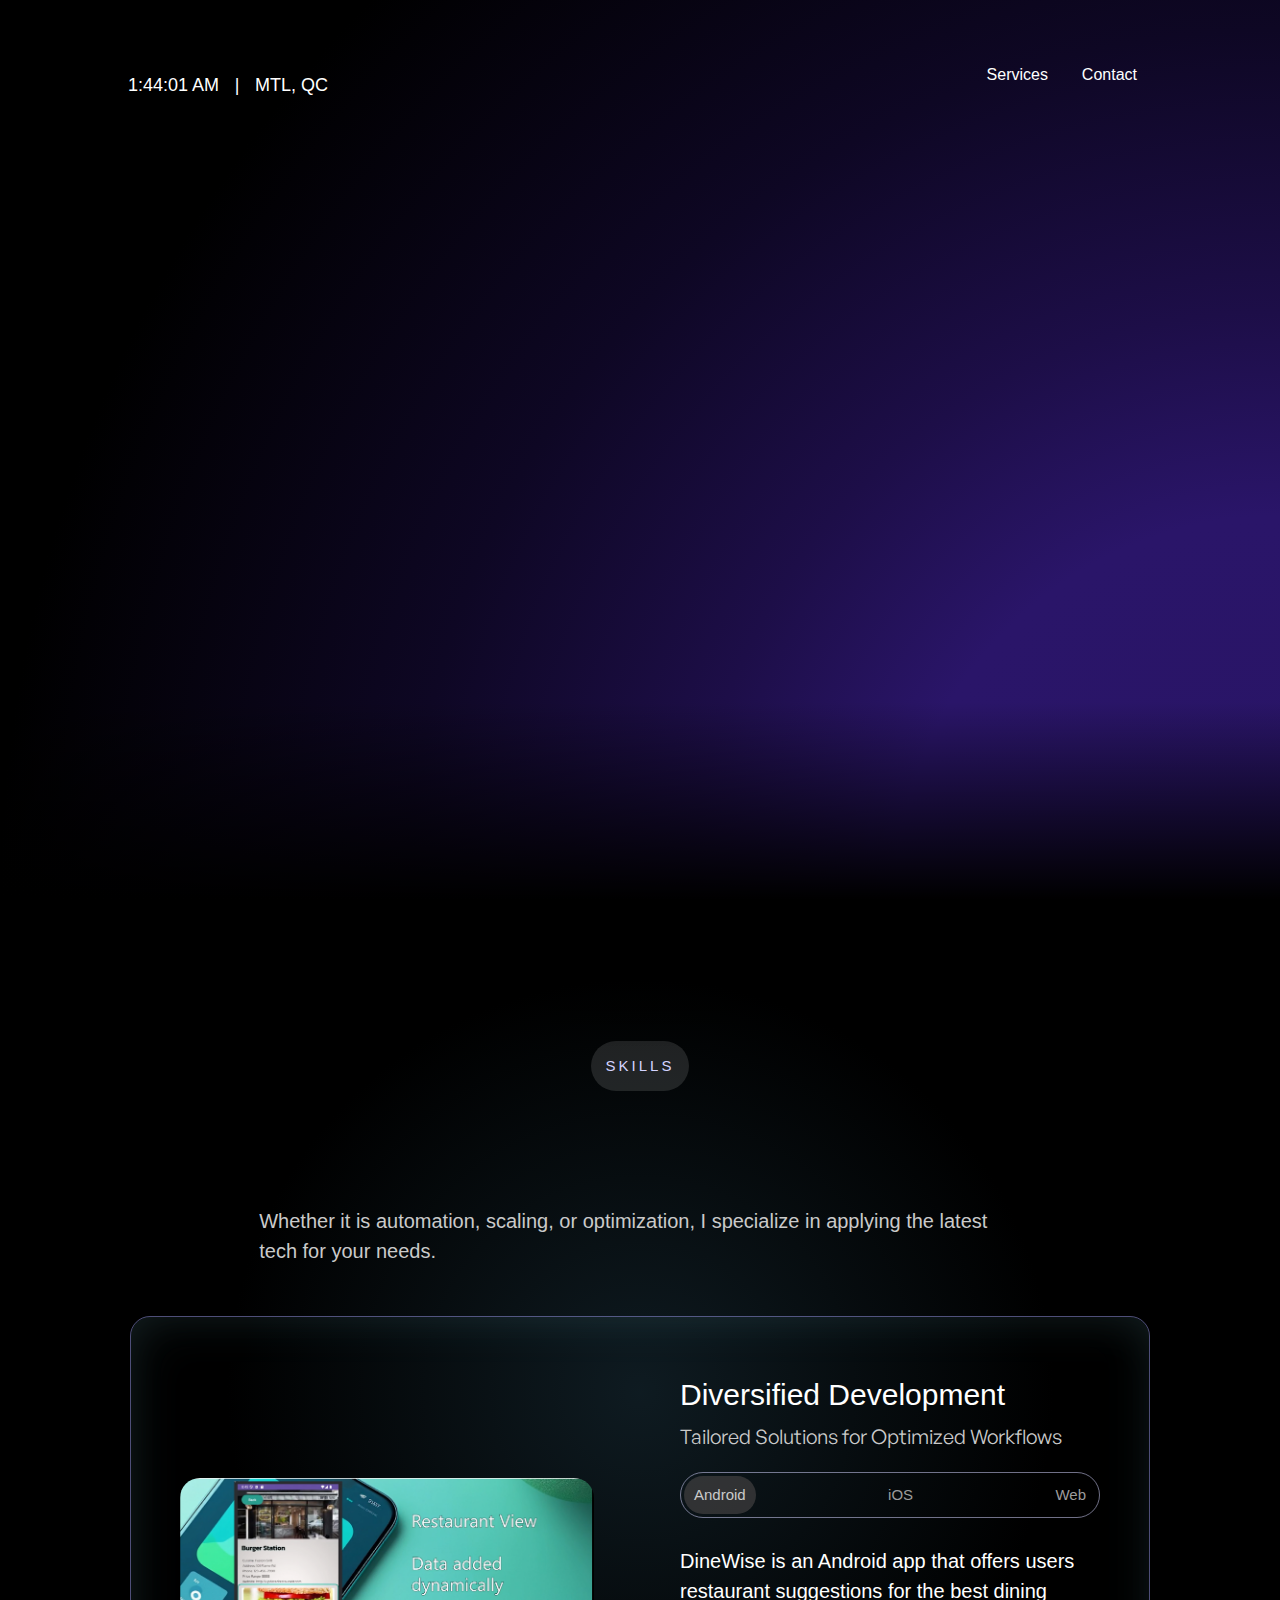
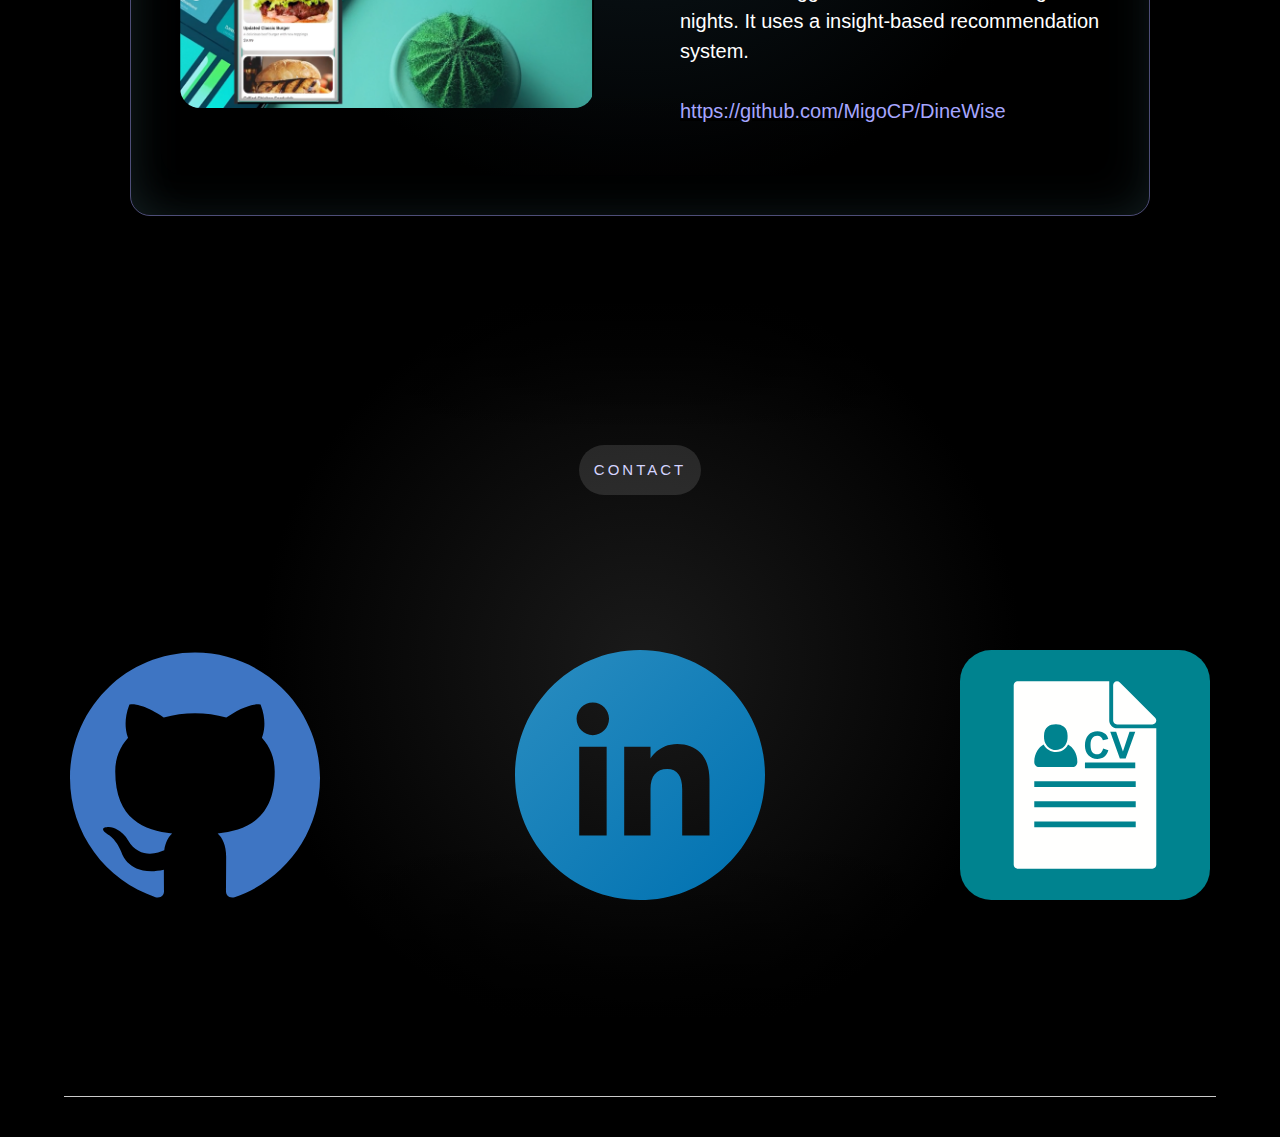
==== commit c5aa77a9: "updated portfolio" ====
--- a/index.html
+++ b/index.html
@@ -1,5 +1,5 @@
-<!DOCTYPE html><!--  This site was created in Webflow. https://webflow.com  --><!--  Last Published: Mon Dec 09 2024 05:02:58 GMT+0000 (Coordinated Universal Time)  -->
-<html data-wf-page="67562f01eae77ebf19bc7f5b" data-wf-site="67562f01eae77ebf19bc7f64">
+<!DOCTYPE html><!--  This site was created in Webflow. https://webflow.com  --><!--  Last Published: Tue Feb 25 2025 05:06:43 GMT+0000 (Coordinated Universal Time)  -->
+<html data-wf-page="6756848616853a2661b799b6" data-wf-site="6756848616853a2661b799bf">
 <head>
   <meta charset="utf-8">
   <title>Landing page template - Webflow HTML website template</title>
@@ -7,7 +7,7 @@
   <meta content="Webflow" name="generator">
   <link href="css/normalize.css" rel="stylesheet" type="text/css">
   <link href="css/webflow.css" rel="stylesheet" type="text/css">
-  <link href="css/bdoutlier-website-8bfa309f0006a56f1322b.webflow.css" rel="stylesheet" type="text/css">
+  <link href="css/bdoutlier-website-8bfa309-d6e8d8212a169.webflow.css" rel="stylesheet" type="text/css">
   <link href="https://fonts.googleapis.com" rel="preconnect">
   <link href="https://fonts.gstatic.com" rel="preconnect" crossorigin="anonymous">
   <script src="https://ajax.googleapis.com/ajax/libs/webfont/1.6.26/webfont.js" type="text/javascript"></script>
@@ -168,38 +168,44 @@
       <p class="testimonial-text">Whether it is automation, scaling, or optimization, I specialize in applying the latest tech for your needs.</p>
       <div class="services-wrapper">
         <div class="media-top-wrapper">
-          <p class="services-head">Custom Software Development</p>
+          <p class="services-head">Diversified Development</p>
           <p class="services-subhead">Tailored Solutions for Optimized Workflows</p>
         </div>
-        <div data-current="Tab 3" data-easing="ease-in-out-cubic" data-duration-in="300" data-duration-out="100" class="media-tabs w-tabs">
+        <div data-current="Tab 1" data-easing="ease-in-out-cubic" data-duration-in="300" data-duration-out="100" class="media-tabs w-tabs">
           <div class="tabs-menu w-tab-menu">
+            <a data-w-tab="Tab 1" class="tab-button w-inline-block w-tab-link w--current">
+              <div>Android</div>
+            </a>
             <a data-w-tab="Tab 2" class="tab-button w-inline-block w-tab-link">
-              <div>Software</div>
+              <div>iOS</div>
             </a>
-            <a data-w-tab="Tab 1" class="tab-button w-inline-block w-tab-link">
-              <div>Data</div>
-            </a>
-            <a data-w-tab="Tab 3" class="tab-button w-inline-block w-tab-link w--current">
-              <div>Automation</div>
+            <a data-w-tab="Tab 3" class="tab-button w-inline-block w-tab-link">
+              <div>Web</div>
             </a>
           </div>
           <div class="tabs-content w-tab-content">
+            <div data-w-tab="Tab 1" class="media-tab-pane-tab-1 w-tab-pane w--tab-active">
+              <div class="tab-wrapper">
+                <a href="#" class="tab-image-wrapper w-inline-block"><img sizes="(max-width: 479px) 81vw, (max-width: 767px) 420px, (max-width: 991px) 500px, 414px" srcset="images/Screenshot-2025-02-24-234445.png 500w, images/Screenshot-2025-02-24-234445.png 800w, images/Screenshot-2025-02-24-234445.png 1080w, images/Screenshot-2025-02-24-234445.png 1600w, images/Screenshot-2025-02-24-234445.png 1722w" alt="" src="images/Screenshot-2025-02-24-234445.png" loading="lazy" class="image-9"></a>
+                <p class="services-parag">DineWise is an Android app that offers users restaurant suggestions for the best dining nights. It uses a insight-based recommendation system.<br><br>
+                  <a href="https://github.com/MigoCP/DineWise"><span class="gitlink">https://github.com/MigoCP/DineWise </span></a>
+                </p>
+              </div>
+            </div>
             <div data-w-tab="Tab 2" class="w-tab-pane">
               <div class="tab-wrapper">
-                <div class="tab-image-wrapper"><img sizes="(max-width: 479px) 92vw, (max-width: 767px) 420px, (max-width: 991px) 500px, 414px" srcset="images/papa.png 500w, images/papa.png 800w, images/papa.png 1080w, images/papa.png 1456w" alt="" src="images/papa.png" loading="lazy" class="image-7"></div>
-                <p class="services-parag">I specialize in designing and implementing software solutions that address unique business needs. From developing Python-based automation tools to crafting Java applications, I focus on efficiency and scalability.</p>
+                <div class="tab-image-wrapper"><img sizes="(max-width: 479px) 81vw, (max-width: 767px) 420px, (max-width: 991px) 500px, 414px" srcset="images/Screenshot-2025-02-24-235339.png 500w, images/Screenshot-2025-02-24-235339.png 800w, images/Screenshot-2025-02-24-235339.png 1080w, images/Screenshot-2025-02-24-235339.png 1600w, images/Screenshot-2025-02-24-235339.png 1825w" alt="" src="images/Screenshot-2025-02-24-235339.png" loading="lazy" class="image-7"></div>
+                <p class="services-parag">BudgetBuddy is an iOS app designed for personal finance management. It allows users to track their income and expenses, plan budgets, and set financial goals.<br>‍<br>
+                  <a href="https://github.com/MigoCP/BudgetBuddy"><span class="gitlink">https://github.com/MigoCP/BudgetBuddy</span></a>
+                </p>
               </div>
             </div>
-            <div data-w-tab="Tab 1" class="media-tab-pane-tab-1 w-tab-pane">
+            <div data-w-tab="Tab 3" class="w-tab-pane">
               <div class="tab-wrapper">
-                <a href="#" class="tab-image-wrapper w-inline-block"><img loading="lazy" src="images/0001-02402_4.gif" alt="" class="image-9"></a>
-                <p class="services-parag">With expertise in advanced programming and data analysis, I create applications that streamline processes and generate actionable insights. By utilizing technologies like OpenCV and Pillow, I’ve built systems for high-volume image processing, ensuring precision.</p>
-              </div>
-            </div>
-            <div data-w-tab="Tab 3" class="w-tab-pane w--tab-active">
-              <div class="tab-wrapper">
-                <div class="tab-image-wrapper"><img sizes="(max-width: 479px) 92vw, (max-width: 767px) 420px, (max-width: 991px) 500px, 414px" srcset="images/para.png 500w, images/para.png 800w, images/para.png 1080w, images/para.png 1456w" alt="" src="images/para.png" loading="lazy" class="image-10"></div>
-                <p class="services-parag">I design automation tools that save time and reduce manual work, allowing businesses to focus on what matters most. Using technologies like Python and OpenCV, my solutions optimize repetitive tasks, and ensure seamless operations in high-demand environments.</p>
+                <div class="tab-image-wrapper"><img sizes="(max-width: 479px) 81vw, (max-width: 767px) 420px, (max-width: 991px) 500px, 414px" srcset="images/Screenshot-2025-02-24-234318.png 500w, images/Screenshot-2025-02-24-234318.png 800w, images/Screenshot-2025-02-24-234318.png 1080w, images/Screenshot-2025-02-24-234318.png 1600w, images/Screenshot-2025-02-24-234318.png 2000w, images/Screenshot-2025-02-24-234318.png 2559w" alt="" src="images/Screenshot-2025-02-24-234318.png" loading="lazy" class="image-10"></div>
+                <p class="services-parag">PRMS is a web application designed to enhance the management of rental properties. It offers efficient interactions between owners, managers, and tenants.<br><br>
+                  <a href="https://github.com/MigoCP/PropertyManager"><span class="gitlink">https://github.com/MigoCP/PropertyManager</span></a>
+                </p>
               </div>
             </div>
           </div>
@@ -239,7 +245,7 @@
       <div class="footer-text"></div>
     </div>
   </div>
-  <script src="https://d3e54v103j8qbb.cloudfront.net/js/jquery-3.5.1.min.dc5e7f18c8.js?site=67562f01eae77ebf19bc7f64" type="text/javascript" integrity="sha256-9/aliU8dGd2tb6OSsuzixeV4y/faTqgFtohetphbbj0=" crossorigin="anonymous"></script>
+  <script src="https://d3e54v103j8qbb.cloudfront.net/js/jquery-3.5.1.min.dc5e7f18c8.js?site=6756848616853a2661b799bf" type="text/javascript" integrity="sha256-9/aliU8dGd2tb6OSsuzixeV4y/faTqgFtohetphbbj0=" crossorigin="anonymous"></script>
   <script src="js/webflow.js" type="text/javascript"></script>
   <script>
 document.addEventListener('DOMContentLoaded', function() {
--- a/css/bdoutlier-website-8bfa309-d6e8d8212a169.webflow.css
+++ b/css/bdoutlier-website-8bfa309-d6e8d8212a169.webflow.css
@@ -0,0 +1,1514 @@
+:root {
+  --bd-purple: #63f;
+  --triade-2: #c2000f;
+  --white: white;
+  --black: black;
+  --lighter-gray: #cacaca;
+  --monochromatic-1: #a6a6ff;
+  --light-gray: #9c9c9c;
+  --monochromatic-2: #d4d4ff;
+  --blue-violet: #6e2ed8;
+  --dim-grey: #6b6b6b;
+  --663399: #602bb6;
+  --deep-pink: #fc0a7e;
+  --medium-violet-red: #b32e6e;
+  --medium-slate-blue: #955df1;
+  --analogic-1: #00e3eb;
+  --analogic-2: #8733ff;
+  --triade-1: #3838b2;
+}
+
+.w-layout-grid {
+  grid-row-gap: 16px;
+  grid-column-gap: 16px;
+  grid-template-rows: auto auto;
+  grid-template-columns: 1fr 1fr;
+  grid-auto-columns: 1fr;
+  display: grid;
+}
+
+body {
+  color: #333;
+  font-family: Poppins, sans-serif;
+  font-size: 14px;
+  line-height: 20px;
+}
+
+h1 {
+  color: #fff;
+  margin-top: 20px;
+  margin-bottom: 10px;
+  font-size: 10vh;
+  font-weight: 700;
+  line-height: 10vh;
+}
+
+h2 {
+  color: #fff;
+  margin-top: 20px;
+  margin-bottom: 20px;
+  font-size: 38px;
+  font-weight: 700;
+  line-height: 48px;
+}
+
+h3 {
+  color: #6b6b6b;
+  margin-top: 10px;
+  margin-bottom: 25px;
+  font-size: 24px;
+  font-weight: 400;
+  line-height: 40px;
+}
+
+h4 {
+  color: #fff;
+  margin-top: 10px;
+  margin-bottom: 10px;
+  font-size: 18px;
+  font-weight: 700;
+  line-height: 24px;
+}
+
+p {
+  color: #6b6b6b;
+  margin-bottom: 10px;
+  font-size: 16px;
+  line-height: 30px;
+}
+
+a {
+  color: #000;
+  text-decoration: underline;
+}
+
+label {
+  margin-bottom: 5px;
+  font-weight: bold;
+  display: block;
+}
+
+blockquote {
+  border-left: 5px solid var(--bd-purple);
+  margin-bottom: 10px;
+  padding: 10px 20px;
+  font-size: 18px;
+  line-height: 22px;
+}
+
+.section {
+  flex-direction: column;
+  justify-content: center;
+  align-items: center;
+  width: 100%;
+  height: auto;
+  padding-top: 25vh;
+  padding-bottom: 25vh;
+  display: flex;
+}
+
+.section.center {
+  -webkit-text-fill-color: inherit;
+  background-color: #000;
+  background-image: radial-gradient(circle farthest-side at 100% 100%, #63f6, #2a1569 30%, #1d0e48 46%, #0e0724 68%, #000);
+  background-clip: border-box;
+  justify-content: center;
+  align-items: flex-start;
+  height: 100vh;
+  padding-top: 0;
+  display: flex;
+}
+
+.section.center.no-background {
+  background-color: #0000;
+  background-image: none;
+}
+
+.section.about-us {
+  justify-content: flex-start;
+  align-items: center;
+  padding: 30px;
+}
+
+.section.contact-section {
+  padding-top: 0;
+  padding-bottom: 25vh;
+}
+
+.nav-section {
+  z-index: 999999;
+  pointer-events: none;
+  background-color: #0000;
+  border: 1px #000;
+  width: 100%;
+  height: auto;
+  padding: 0 10vw 20px;
+  display: flex;
+  position: absolute;
+  top: 0;
+  left: 0;
+}
+
+.nav {
+  background-color: #0000;
+  justify-content: space-between;
+  align-items: center;
+  height: auto;
+  display: flex;
+}
+
+.nav-inner {
+  border-bottom: 1px #ffffff1a;
+  justify-content: space-between;
+  align-items: center;
+  width: 80vw;
+  margin-top: 25px;
+  padding-top: 0;
+  padding-bottom: 0;
+  display: flex;
+}
+
+.body {
+  background-color: #000;
+}
+
+.heading {
+  color: #fff;
+  margin-top: 10px;
+  margin-bottom: 0;
+  font-size: 10vh;
+  font-weight: 500;
+  line-height: 9vh;
+}
+
+.feature-content {
+  border: 1px #000;
+  flex: none;
+  width: 50vw;
+  max-width: 450px;
+  padding-left: 4vw;
+  padding-right: 4vw;
+}
+
+.feature-content.right {
+  flex-flow: column;
+  margin-left: 2px;
+  margin-right: 2px;
+  display: flex;
+}
+
+.heading-2 {
+  color: #fff;
+  margin-top: 20px;
+  margin-bottom: 40px;
+  font-size: 26px;
+  font-weight: 400;
+}
+
+.wrapper {
+  flex-direction: column;
+  justify-content: center;
+  align-self: center;
+  align-items: center;
+  width: 85%;
+  max-width: 1200px;
+  padding-top: 28px;
+  padding-bottom: 28px;
+  display: flex;
+}
+
+.wrap {
+  text-align: center;
+  max-width: 1000px;
+  padding-top: 0;
+  padding-bottom: 0;
+}
+
+.nav-link {
+  pointer-events: auto;
+  color: #fff;
+  flex: 0 auto;
+  margin-bottom: 20px;
+  margin-left: 15px;
+  margin-right: 15px;
+  padding-top: 40px;
+  padding-left: 0;
+  padding-right: 0;
+  font-size: 16px;
+  font-weight: 400;
+}
+
+.nav-link:hover {
+  color: #fff;
+  box-shadow: inset 0 -5px #fff;
+}
+
+.nav-link:active {
+  box-shadow: inset 0 -5px 0 0 var(--triade-2);
+}
+
+.hero-image {
+  height: 85vh;
+  margin-top: 0;
+  padding-top: 60px;
+  position: absolute;
+  bottom: 0;
+  right: 3vw;
+}
+
+.services-title {
+  color: #000;
+}
+
+.services-title.heading {
+  color: var(--white);
+  align-self: center;
+  max-width: 90%;
+  margin-top: 30px;
+  margin-bottom: 30px;
+  margin-left: 0%;
+  padding-right: 0;
+  font-family: Generalsans, sans-serif;
+  font-size: 4.5vh;
+  font-weight: 400;
+  line-height: 5vh;
+}
+
+.hero-content {
+  z-index: 90;
+  pointer-events: none;
+  flex-flow: column;
+  justify-content: space-between;
+  align-items: flex-start;
+  width: 100%;
+  margin: auto auto 0;
+  padding-left: 10vw;
+  padding-right: 10vh;
+  display: flex;
+  position: relative;
+}
+
+.feature-wrap {
+  border: 1px #000;
+  flex-direction: row;
+  justify-content: space-around;
+  align-items: center;
+  width: 90vw;
+  margin-top: 10vh;
+  margin-bottom: 10vh;
+  padding-left: 10vw;
+  padding-right: 10vw;
+  display: flex;
+}
+
+.feature-wrap.reverse {
+  flex-direction: row-reverse;
+}
+
+.hero-subhead {
+  color: #fff;
+  max-width: 60%;
+  font-size: 30px;
+  font-weight: 200;
+  line-height: 44px;
+}
+
+.hero-subhead.contact-subhead {
+  max-width: none;
+}
+
+.footer {
+  background-color: var(--black);
+  flex-flow: column;
+  justify-content: center;
+  align-items: center;
+  display: flex;
+}
+
+.footer-link {
+  color: var(--lighter-gray);
+  margin-left: 15px;
+  margin-right: 15px;
+  font-size: 15px;
+  text-decoration: none;
+}
+
+.footer-link:hover {
+  color: #fff;
+}
+
+.footer-list {
+  justify-content: space-between;
+  align-items: center;
+  padding-top: 29px;
+  padding-bottom: 29px;
+  display: flex;
+}
+
+.arrow {
+  margin-left: auto;
+  margin-right: auto;
+  display: block;
+  position: absolute;
+  bottom: 30px;
+  left: 0;
+  right: 0;
+}
+
+.nav-logo-wrap {
+  flex-flow: column;
+  flex: none;
+  width: 200px;
+  display: flex;
+}
+
+.image-licensing {
+  background-color: #0000000d;
+  border: 1px solid #0000001a;
+  margin-top: 30px;
+  margin-bottom: 30px;
+  padding: 15px;
+  line-height: 24px;
+}
+
+.image-licensing-wrap {
+  flex: 1;
+  max-width: 600px;
+}
+
+.heading-3 {
+  font-size: 8vh;
+  font-weight: 300;
+}
+
+.hero-span {
+  background-image: linear-gradient(91deg, #8b00ad, red);
+  font-weight: 600;
+  transition: opacity .5s;
+}
+
+.hero-span.clipped {
+  background-image: linear-gradient(91deg, var(--bd-purple), var(--white));
+}
+
+.spline-scene {
+  z-index: 1;
+  grid-column-gap: 16px;
+  grid-row-gap: 16px;
+  grid-template-rows: auto auto;
+  grid-template-columns: 1fr 1fr;
+  grid-auto-columns: 1fr;
+  position: absolute;
+  inset: 0%;
+}
+
+.body-2 {
+  background-color: var(--black);
+  font-family: Poppins, sans-serif;
+}
+
+.monochromatic-1-text {
+  color: var(--monochromatic-1);
+}
+
+.background-gradient {
+  z-index: -1;
+  pointer-events: none;
+  position: fixed;
+  inset: 0%;
+}
+
+.image-6 {
+  width: auto;
+  height: 25em;
+}
+
+.right {
+  margin-left: auto;
+}
+
+.div-block-13 {
+  flex-flow: row;
+  justify-content: center;
+  align-items: center;
+  margin-left: -40%;
+  display: flex;
+}
+
+.body-3 {
+  background-color: #000;
+}
+
+.form-block-2 {
+  text-align: left;
+}
+
+.form-3 {
+  grid-column-gap: 16px;
+  grid-row-gap: 16px;
+  color: #888;
+  grid-template: "."
+                 "."
+                 / .25fr .75fr;
+  grid-auto-rows: auto;
+  grid-auto-columns: 1fr;
+  display: grid;
+}
+
+.contact-form-container {
+  text-align: center;
+  min-width: 70%;
+  margin-left: auto;
+  margin-right: auto;
+}
+
+.glowing {
+  text-shadow: 0 0 10px #fff;
+}
+
+.textarea {
+  resize: none;
+  min-height: 100px;
+  max-height: 200px;
+}
+
+.testimonial {
+  background-image: radial-gradient(circle, #a850b830, #000 59%);
+  flex-direction: column;
+  justify-content: flex-start;
+  align-items: center;
+  height: auto;
+  margin-top: 0;
+  padding-top: 11vh;
+  padding-bottom: 40px;
+  display: flex;
+}
+
+.testimonial-text {
+  color: var(--lighter-gray);
+  min-width: 50%;
+  max-width: 70%;
+  margin-top: 10px;
+  font-size: 20px;
+  font-weight: 300;
+  line-height: 30px;
+}
+
+.customers-wrapper {
+  border: 2px solid var(--lighter-gray);
+  border-radius: 20px;
+  flex-flow: column;
+  justify-content: center;
+  align-items: center;
+  width: 1020px;
+  height: 500px;
+  margin-top: 40px;
+  margin-bottom: 40px;
+  padding: 49px;
+  display: flex;
+  box-shadow: inset -5px -5px 50px -5px #a6a6ff3d, inset 10px 10px 50px -5px #a6a6ff2b;
+}
+
+.transition-gradient {
+  z-index: 999;
+  background-image: linear-gradient(180deg, var(--black), #fcfcfc00 99%);
+  height: 150px;
+  margin-bottom: -150px;
+  position: relative;
+}
+
+.transition-gradient-copy {
+  background-image: linear-gradient(0deg, #000, #fcfcfc00 99%, #fff0);
+  height: 200px;
+  margin-top: -200px;
+}
+
+.testimontal-text {
+  color: var(--white);
+  text-align: center;
+  width: 60%;
+  font-size: 20px;
+}
+
+.services-parag {
+  color: var(--white);
+  text-align: left;
+  width: 420px;
+  height: 210px;
+  margin-top: 173px;
+  margin-bottom: 0;
+  font-size: 20px;
+}
+
+.bold {
+  font-weight: 600;
+}
+
+.services {
+  background-image: radial-gradient(circle closest-side, #5095b82e, #000 84%);
+  flex-direction: column;
+  justify-content: flex-start;
+  align-items: center;
+  height: auto;
+  margin-top: 0;
+  padding-top: 11vh;
+  padding-bottom: 0;
+  display: flex;
+}
+
+.services-wrapper {
+  border: 1px solid #a6a6ff78;
+  border-radius: 20px;
+  flex-flow: column;
+  justify-content: center;
+  align-self: center;
+  align-items: center;
+  width: 1020px;
+  height: 500px;
+  margin-top: 40px;
+  margin-bottom: 40px;
+  padding: 83px 49px;
+  display: flex;
+  box-shadow: inset -5px -5px 50px -5px #91efff14, inset 10px 10px 50px -5px #a6f8ff14;
+}
+
+.div-block-14 {
+  border-top: 1px solid var(--lighter-gray);
+  justify-content: space-between;
+  align-self: center;
+  align-items: center;
+  width: 90%;
+  display: flex;
+}
+
+.footer-text {
+  color: var(--white);
+  margin-top: 20px;
+  margin-bottom: 20px;
+}
+
+.text-block-3 {
+  width: 100%;
+}
+
+.services-head {
+  color: var(--white);
+  width: 110%;
+  font-size: 30px;
+  line-height: 35px;
+}
+
+.services-subhead {
+  color: var(--lighter-gray);
+  width: 100%;
+  margin-bottom: 0;
+  font-family: Generalsans, sans-serif;
+  font-size: 20px;
+}
+
+.services-parag-copy {
+  color: var(--white);
+  text-align: center;
+  margin-top: 40px;
+  margin-bottom: 0;
+  font-size: 20px;
+}
+
+.tab-wrapper {
+  grid-column-gap: 50px;
+  grid-row-gap: 50px;
+  justify-content: space-between;
+  align-items: center;
+  display: flex;
+}
+
+.agents-tabs {
+  grid-column-gap: 0px;
+  grid-row-gap: 0px;
+  flex-flow: column;
+  justify-content: space-between;
+  align-items: flex-start;
+  margin-top: 20px;
+  display: flex;
+}
+
+.tabs-menu {
+  z-index: 999;
+  border: 1px solid #d4d4ff87;
+  border-radius: 50px;
+  justify-content: space-between;
+  align-items: center;
+  width: 420px;
+  margin-bottom: -145px;
+  padding: 3px;
+  display: flex;
+}
+
+.image-7 {
+  width: 500px;
+}
+
+.tabs-content {
+  width: 100%;
+}
+
+.tab-image-wrapper {
+  border-radius: 20px;
+  width: 45%;
+  margin-top: 58px;
+  overflow: hidden;
+}
+
+.media-top-wrapper {
+  text-align: left;
+  width: 420px;
+  margin-left: auto;
+}
+
+.tab-button {
+  color: var(--light-gray);
+  background-color: #ddd0;
+  border-radius: 50px;
+  padding-left: 10px;
+  padding-right: 10px;
+  font-size: 15px;
+  font-weight: 400;
+  transition: background-color .2s, color .2s cubic-bezier(.55, .055, .675, .19);
+}
+
+.tab-button:hover {
+  color: #ffffffc4;
+}
+
+.tab-button.w--current {
+  color: var(--lighter-gray);
+  background-color: #4b474799;
+  border-radius: 50px;
+  padding-left: 10px;
+  padding-right: 10px;
+}
+
+.agents-top-wrapper {
+  text-align: left;
+  width: 420px;
+  margin-left: 0;
+  margin-right: auto;
+}
+
+.media-tabs {
+  grid-column-gap: 0px;
+  grid-row-gap: 0px;
+  flex-flow: column;
+  justify-content: space-between;
+  align-items: flex-end;
+  margin-top: 20px;
+  display: flex;
+}
+
+.cloud-top {
+  color: var(--monochromatic-2);
+  letter-spacing: 3px;
+  background-color: #ffffff1f;
+  border-radius: 50px;
+  max-width: none;
+  margin-top: 14px;
+  padding: 15px;
+  font-size: 15px;
+}
+
+.tab-wrappe-img {
+  grid-column-gap: 50px;
+  grid-row-gap: 50px;
+  justify-content: space-between;
+  align-items: center;
+  display: flex;
+}
+
+.services-btn {
+  border: 1px solid var(--monochromatic-1);
+  background-image: radial-gradient(circle farthest-corner at 50% 200%, var(--bd-purple), black);
+  pointer-events: auto;
+  color: #fff;
+  text-align: center;
+  cursor: pointer;
+  border-radius: 20px;
+  margin-right: 0;
+  padding: 12px 20px;
+  font-size: 20px;
+  font-weight: 300;
+  line-height: 26px;
+  transition: opacity .2s, background-color .5s cubic-bezier(.789, .159, .25, 1);
+  display: inline-block;
+}
+
+.services-btn:hover {
+  outline-offset: 0px;
+  outline: 3px #fff;
+}
+
+.btn-div {
+  grid-column-gap: 33px;
+  grid-row-gap: 33px;
+  justify-content: space-between;
+  display: flex;
+}
+
+.code-embed {
+  position: absolute;
+}
+
+.contact-btn {
+  border: 1px solid var(--monochromatic-1);
+  pointer-events: auto;
+  color: #fff;
+  text-align: center;
+  cursor: pointer;
+  background-color: #3898ec00;
+  border-radius: 20px;
+  margin-right: 0;
+  padding: 12px 20px;
+  font-size: 20px;
+  font-weight: 300;
+  line-height: 26px;
+  transition: opacity .2s, background-color .5s cubic-bezier(.789, .159, .25, 1);
+  display: inline-block;
+}
+
+.contact-btn:hover {
+  outline-offset: 0px;
+  outline: 3px #fff;
+}
+
+.timezone-wrapper {
+  color: var(--white);
+  justify-content: space-between;
+  align-items: center;
+  margin-top: 20px;
+  font-size: 18px;
+  font-weight: 500;
+  display: flex;
+}
+
+.image-9, .image-10 {
+  width: 500px;
+}
+
+.use-cases {
+  background-image: radial-gradient(circle, #ffffff1a, #000 52%);
+  flex-direction: column;
+  justify-content: flex-start;
+  align-items: center;
+  height: auto;
+  margin-top: 20px;
+  margin-bottom: 20px;
+  padding-top: 11vh;
+  padding-bottom: 5vh;
+  display: flex;
+}
+
+.case-card {
+  grid-column-gap: 10px;
+  grid-row-gap: 10px;
+  flex-flow: column;
+  justify-content: center;
+  align-items: center;
+  width: 400px;
+  margin-top: 30px;
+  text-decoration: none;
+  display: flex;
+}
+
+.case-subheadl {
+  color: var(--monochromatic-1);
+  font-size: 14px;
+}
+
+.case-subhead {
+  color: var(--lighter-gray);
+  font-size: 23px;
+  line-height: 30px;
+  text-decoration: none;
+}
+
+.case-image-wrapper {
+  border-radius: 10px;
+  width: 250px;
+  overflow: clip;
+}
+
+.grid {
+  grid-column-gap: 45px;
+  grid-row-gap: 45px;
+  grid-template-columns: 1fr 1fr 1fr;
+}
+
+.end-content {
+  flex-flow: column;
+  justify-content: space-between;
+  align-items: center;
+  width: 100%;
+  margin: auto;
+  padding-left: 10vw;
+  padding-right: 10vw;
+  display: flex;
+}
+
+.pre-footer {
+  background-image: radial-gradient(circle, #509eb829, #000 47%);
+  flex-direction: column;
+  justify-content: flex-start;
+  align-items: center;
+  height: auto;
+  margin-top: 0;
+  padding-top: 11vh;
+  padding-bottom: 103px;
+  display: flex;
+}
+
+.btn-div--end {
+  grid-column-gap: 33px;
+  grid-row-gap: 33px;
+  justify-content: space-between;
+  display: flex;
+}
+
+.heading-3-copy {
+  font-weight: 300;
+}
+
+.gitlink {
+  color: var(--monochromatic-1);
+  transition: color .275s;
+}
+
+.gitlink:hover {
+  color: var(--blue-violet);
+}
+
+@media screen and (max-width: 991px) {
+  h2 {
+    font-size: 34px;
+    line-height: 44px;
+  }
+
+  h3 {
+    font-size: 20px;
+    line-height: 32px;
+  }
+
+  .section.center {
+    flex-direction: column;
+    height: auto;
+    padding-top: 15vh;
+  }
+
+  .nav-section {
+    padding-left: 0;
+    padding-right: 0;
+  }
+
+  .nav, .nav-inner {
+    width: 100vw;
+  }
+
+  .wrapper {
+    align-self: center;
+    width: 90%;
+  }
+
+  .nav-link {
+    padding-top: 20px;
+  }
+
+  .nav-link:hover {
+    box-shadow: none;
+  }
+
+  .hero-image {
+    width: 70%;
+    height: auto;
+    margin-bottom: 7vw;
+    margin-left: auto;
+    margin-right: auto;
+    display: block;
+    position: relative;
+    inset: auto 0 0;
+  }
+
+  .hero-content {
+    padding-left: 5vw;
+    padding-right: 5vw;
+  }
+
+  .feature-wrap {
+    margin-top: 5vh;
+    margin-bottom: 5vh;
+    padding-left: 0;
+    padding-right: 0;
+  }
+
+  .hero-subhead {
+    font-size: 24px;
+    line-height: 31px;
+  }
+
+  .menu-icon {
+    color: #fff;
+    font-size: 40px;
+  }
+
+  .menu-button.w--open {
+    background-color: #000;
+  }
+
+  .nav-menu-2 {
+    background-color: #000;
+    min-width: 240px;
+    padding-top: 20px;
+    padding-left: 20px;
+    padding-right: 20px;
+  }
+
+  .brand {
+    padding-left: 18px;
+  }
+
+  .heading-3 {
+    font-size: 8vw;
+  }
+
+  .testimonial {
+    height: auto;
+  }
+
+  .customers-wrapper {
+    width: auto;
+    height: auto;
+  }
+
+  .testimontal-text {
+    width: 90%;
+  }
+
+  .services-parag {
+    width: 500px;
+    height: auto;
+    margin-top: 21px;
+  }
+
+  .services {
+    height: auto;
+  }
+
+  .services-wrapper {
+    flex-flow: column;
+    width: auto;
+    height: auto;
+    padding-top: 30px;
+    padding-bottom: 30px;
+  }
+
+  .footer-text {
+    max-width: 200px;
+  }
+
+  .services-head, .services-subhead {
+    width: 90%;
+  }
+
+  .tab-wrapper {
+    grid-column-gap: 0px;
+    grid-row-gap: 0px;
+    flex-flow: column-reverse;
+  }
+
+  .agents-tabs {
+    justify-content: space-between;
+    align-items: center;
+  }
+
+  .tabs-menu, .tab-image-wrapper {
+    width: 500px;
+    margin-bottom: 0;
+  }
+
+  .media-top-wrapper {
+    width: 500px;
+    margin-left: 0;
+  }
+
+  .agents-top-wrapper {
+    width: 500px;
+    margin-left: 0;
+    margin-right: 0;
+  }
+
+  .media-tabs {
+    justify-content: space-between;
+    align-items: center;
+  }
+
+  .tab-wrappe-img {
+    grid-column-gap: 0px;
+    grid-row-gap: 0px;
+    flex-flow: column;
+  }
+
+  .use-cases {
+    height: auto;
+  }
+
+  .case-card {
+    width: 300px;
+  }
+
+  .grid {
+    grid-column-gap: 47px;
+    grid-row-gap: 47px;
+    grid-template-columns: 1fr 1fr;
+  }
+
+  .end-content {
+    padding-left: 5vw;
+    padding-right: 5vw;
+  }
+
+  .pre-footer {
+    background-image: radial-gradient(circle, #509eb829, #000 50%);
+    height: auto;
+  }
+
+  .heading-3-copy {
+    font-size: 8vw;
+  }
+}
+
+@media screen and (max-width: 767px) {
+  h2 {
+    font-size: 28px;
+    line-height: 38px;
+  }
+
+  .wrap {
+    flex-flow: column wrap;
+    justify-content: center;
+    align-items: center;
+    width: 100%;
+    max-width: none;
+    padding-left: 15vw;
+    padding-right: 15vw;
+    display: flex;
+  }
+
+  .hero-image {
+    margin-bottom: 10vw;
+  }
+
+  .hero-content {
+    margin-bottom: 5vh;
+  }
+
+  .feature-wrap {
+    flex-direction: row;
+  }
+
+  .footer-link {
+    margin-bottom: 10px;
+    display: inline-block;
+  }
+
+  .menu-icon {
+    font-size: 30px;
+  }
+
+  .services-parag, .tabs-menu {
+    width: 420px;
+  }
+
+  .tab-image-wrapper {
+    width: 420px;
+    margin-top: 17px;
+  }
+
+  .media-top-wrapper, .agents-top-wrapper {
+    width: 420px;
+  }
+
+  .use-cases {
+    margin-bottom: 0;
+    padding-top: 10vh;
+    padding-bottom: 10vh;
+  }
+
+  .case-card {
+    width: 250px;
+  }
+
+  .case-subhead {
+    font-size: 20px;
+  }
+
+  .grid {
+    grid-column-gap: 16px;
+    grid-row-gap: 16px;
+    padding-left: 0;
+    padding-right: 0;
+  }
+
+  .end-content {
+    margin-bottom: 5vh;
+  }
+}
+
+@media screen and (max-width: 479px) {
+  h1 {
+    font-size: 60px;
+    line-height: 70px;
+  }
+
+  h3 {
+    font-size: 16px;
+  }
+
+  .section.center {
+    padding-bottom: 10vh;
+    padding-left: 3vw;
+    padding-right: 3vw;
+  }
+
+  .nav-section, .nav {
+    padding-left: 3vw;
+    padding-right: 3vw;
+  }
+
+  .nav-inner {
+    width: 100vw;
+  }
+
+  .feature-content {
+    width: auto;
+  }
+
+  .wrap {
+    padding-left: 5vw;
+    padding-right: 5vw;
+  }
+
+  .hero-image {
+    width: 80%;
+  }
+
+  .services-title.heading {
+    max-width: 100%;
+    font-size: 7vw;
+    line-height: 8vw;
+  }
+
+  .hero-content {
+    justify-content: space-between;
+    align-items: flex-start;
+    margin-top: 50px;
+    padding-left: 3vw;
+    padding-right: 3vw;
+  }
+
+  .feature-wrap, .feature-wrap.reverse {
+    flex-direction: column;
+  }
+
+  .hero-subhead {
+    max-width: 90%;
+  }
+
+  .brand {
+    padding-left: 0;
+  }
+
+  .heading-3 {
+    white-space: nowrap;
+    max-width: 90%;
+    font-size: 11vw;
+    line-height: 56px;
+  }
+
+  .testimonial-text {
+    max-width: 90%;
+    font-size: 18px;
+    line-height: 35px;
+  }
+
+  .customers-wrapper {
+    margin-top: 26px;
+    margin-bottom: 26px;
+    padding: 17px 15px;
+  }
+
+  .testimontal-text {
+    width: 100%;
+    font-size: 16px;
+    line-height: 30px;
+  }
+
+  .services-parag {
+    width: 100%;
+    height: auto;
+    font-size: 16px;
+  }
+
+  .services {
+    background-image: radial-gradient(circle closest-corner, #5095b82e, #000);
+  }
+
+  .services-wrapper {
+    height: 720px;
+    padding: 24px 21px;
+    overflow: visible;
+  }
+
+  .footer-text {
+    max-width: 120px;
+    font-size: 12px;
+    line-height: 15px;
+  }
+
+  .services-head {
+    width: 100%;
+    font-size: 25px;
+  }
+
+  .services-subhead {
+    width: 100%;
+    font-size: 18px;
+  }
+
+  .tabs-menu {
+    width: 100%;
+    padding-top: 0;
+    padding-bottom: 0;
+  }
+
+  .tab-image-wrapper, .media-top-wrapper {
+    width: 100%;
+  }
+
+  .tab-button {
+    text-align: center;
+    padding-left: 10px;
+    padding-right: 10px;
+    font-size: 12px;
+  }
+
+  .tab-button.w--current {
+    text-align: center;
+    padding: 5px 10px;
+  }
+
+  .agents-top-wrapper {
+    width: 100%;
+  }
+
+  .cloud-top {
+    text-align: center;
+    margin-left: 24px;
+    margin-right: 24px;
+    line-height: 25px;
+  }
+
+  .services-btn {
+    padding-left: 12px;
+    padding-right: 12px;
+    font-size: 15px;
+  }
+
+  .btn-div {
+    justify-content: space-between;
+    align-items: center;
+  }
+
+  .contact-btn {
+    padding-left: 12px;
+    padding-right: 12px;
+    font-size: 18px;
+  }
+
+  .timezone-wrapper {
+    justify-content: space-around;
+    font-size: 15px;
+  }
+
+  .use-cases {
+    padding-top: 8vh;
+    padding-bottom: 2vh;
+  }
+
+  .cloud-text {
+    letter-spacing: 2px;
+  }
+
+  .case-card {
+    width: 300px;
+  }
+
+  .grid {
+    grid-template-columns: 1fr;
+  }
+
+  .end-content {
+    justify-content: space-between;
+    align-items: center;
+  }
+
+  .pre-footer {
+    background-image: radial-gradient(circle, #509eb829, #000);
+    padding-left: 3vw;
+    padding-right: 3vw;
+  }
+
+  .text-block-4 {
+    white-space: pre-line;
+  }
+
+  .btn-div--end {
+    justify-content: space-between;
+    align-items: center;
+    margin-top: 40px;
+  }
+
+  .heading-3-copy {
+    white-space: nowrap;
+    max-width: 90%;
+    font-size: 11vw;
+    line-height: 56px;
+  }
+}
+
+#w-node-c4c41e36-5a5c-30f5-4f18-497c5317ab33-61b799b9, #w-node-_0e1a0175-6c10-4027-7868-3530600115b1-61b799b9, #w-node-d57c20c3-16f0-2440-1023-a4b254d24e48-61b799b9, #w-node-c4c41e36-5a5c-30f5-4f18-497c5317ab36-61b799b9 {
+  place-self: center end;
+}
+
+#email-2.w-node-dc066b25-c74c-b974-d1d6-8bba2844dc2f-61b799b9 {
+  grid-area: span 1 / span 1 / span 1 / span 1;
+}
+
+#w-node-f5fb2b9a-d1fd-4d3c-e745-935143ea94de-61b799b9 {
+  place-self: center end;
+}
+
+#Phone.w-node-_8d024455-180a-fa2e-e56a-e182211833b3-61b799b9 {
+  align-self: center;
+}
+
+#w-node-_57a5d6ad-5454-a8de-9d0a-9ddda74270fe-61b799b9 {
+  place-self: start end;
+}
+
+#w-node-c4c41e36-5a5c-30f5-4f18-497c5317ab39-61b799b9 {
+  grid-area: 7 / 2 / 8 / 2;
+}
+
+
+@font-face {
+  font-family: 'Spacemono';
+  src: url('../fonts/SpaceMono-Regular.ttf') format('truetype');
+  font-weight: 400;
+  font-style: normal;
+  font-display: swap;
+}
+@font-face {
+  font-family: 'Spacemono';
+  src: url('../fonts/SpaceMono-BoldItalic.ttf') format('truetype');
+  font-weight: 700;
+  font-style: italic;
+  font-display: swap;
+}
+@font-face {
+  font-family: 'Spacemono';
+  src: url('../fonts/SpaceMono-Bold.ttf') format('truetype');
+  font-weight: 700;
+  font-style: normal;
+  font-display: swap;
+}
+@font-face {
+  font-family: 'Generalsans';
+  src: url('../fonts/GeneralSans-Italic.otf') format('opentype');
+  font-weight: 400;
+  font-style: italic;
+  font-display: swap;
+}
+@font-face {
+  font-family: 'Generalsans';
+  src: url('../fonts/GeneralSans-Extralight.otf') format('opentype');
+  font-weight: 200;
+  font-style: normal;
+  font-display: swap;
+}
+@font-face {
+  font-family: 'Generalsans';
+  src: url('../fonts/GeneralSans-Regular.otf') format('opentype');
+  font-weight: 400;
+  font-style: normal;
+  font-display: swap;
+}
+@font-face {
+  font-family: 'Generalsans';
+  src: url('../fonts/GeneralSans-ExtralightItalic.otf') format('opentype');
+  font-weight: 200;
+  font-style: italic;
+  font-display: swap;
+}
+@font-face {
+  font-family: 'Generalsans';
+  src: url('../fonts/GeneralSans-Bold.otf') format('opentype');
+  font-weight: 700;
+  font-style: normal;
+  font-display: swap;
+}
+@font-face {
+  font-family: 'Generalsans';
+  src: url('../fonts/GeneralSans-Medium.otf') format('opentype');
+  font-weight: 500;
+  font-style: normal;
+  font-display: swap;
+}
+@font-face {
+  font-family: 'Generalsans';
+  src: url('../fonts/GeneralSans-Light.otf') format('opentype');
+  font-weight: 300;
+  font-style: normal;
+  font-display: swap;
+}
+@font-face {
+  font-family: 'Generalsans';
+  src: url('../fonts/GeneralSans-LightItalic.otf') format('opentype');
+  font-weight: 300;
+  font-style: italic;
+  font-display: swap;
+}
+@font-face {
+  font-family: 'Generalsans';
+  src: url('../fonts/GeneralSans-SemiboldItalic.otf') format('opentype');
+  font-weight: 600;
+  font-style: italic;
+  font-display: swap;
+}
+@font-face {
+  font-family: 'Generalsans';
+  src: url('../fonts/GeneralSans-MediumItalic.otf') format('opentype');
+  font-weight: 500;
+  font-style: italic;
+  font-display: swap;
+}
+@font-face {
+  font-family: 'Generalsans';
+  src: url('../fonts/GeneralSans-Semibold.otf') format('opentype');
+  font-weight: 600;
+  font-style: normal;
+  font-display: swap;
+}
+@font-face {
+  font-family: 'Generalsans';
+  src: url('../fonts/GeneralSans-BoldItalic.otf') format('opentype');
+  font-weight: 700;
+  font-style: italic;
+  font-display: swap;
+}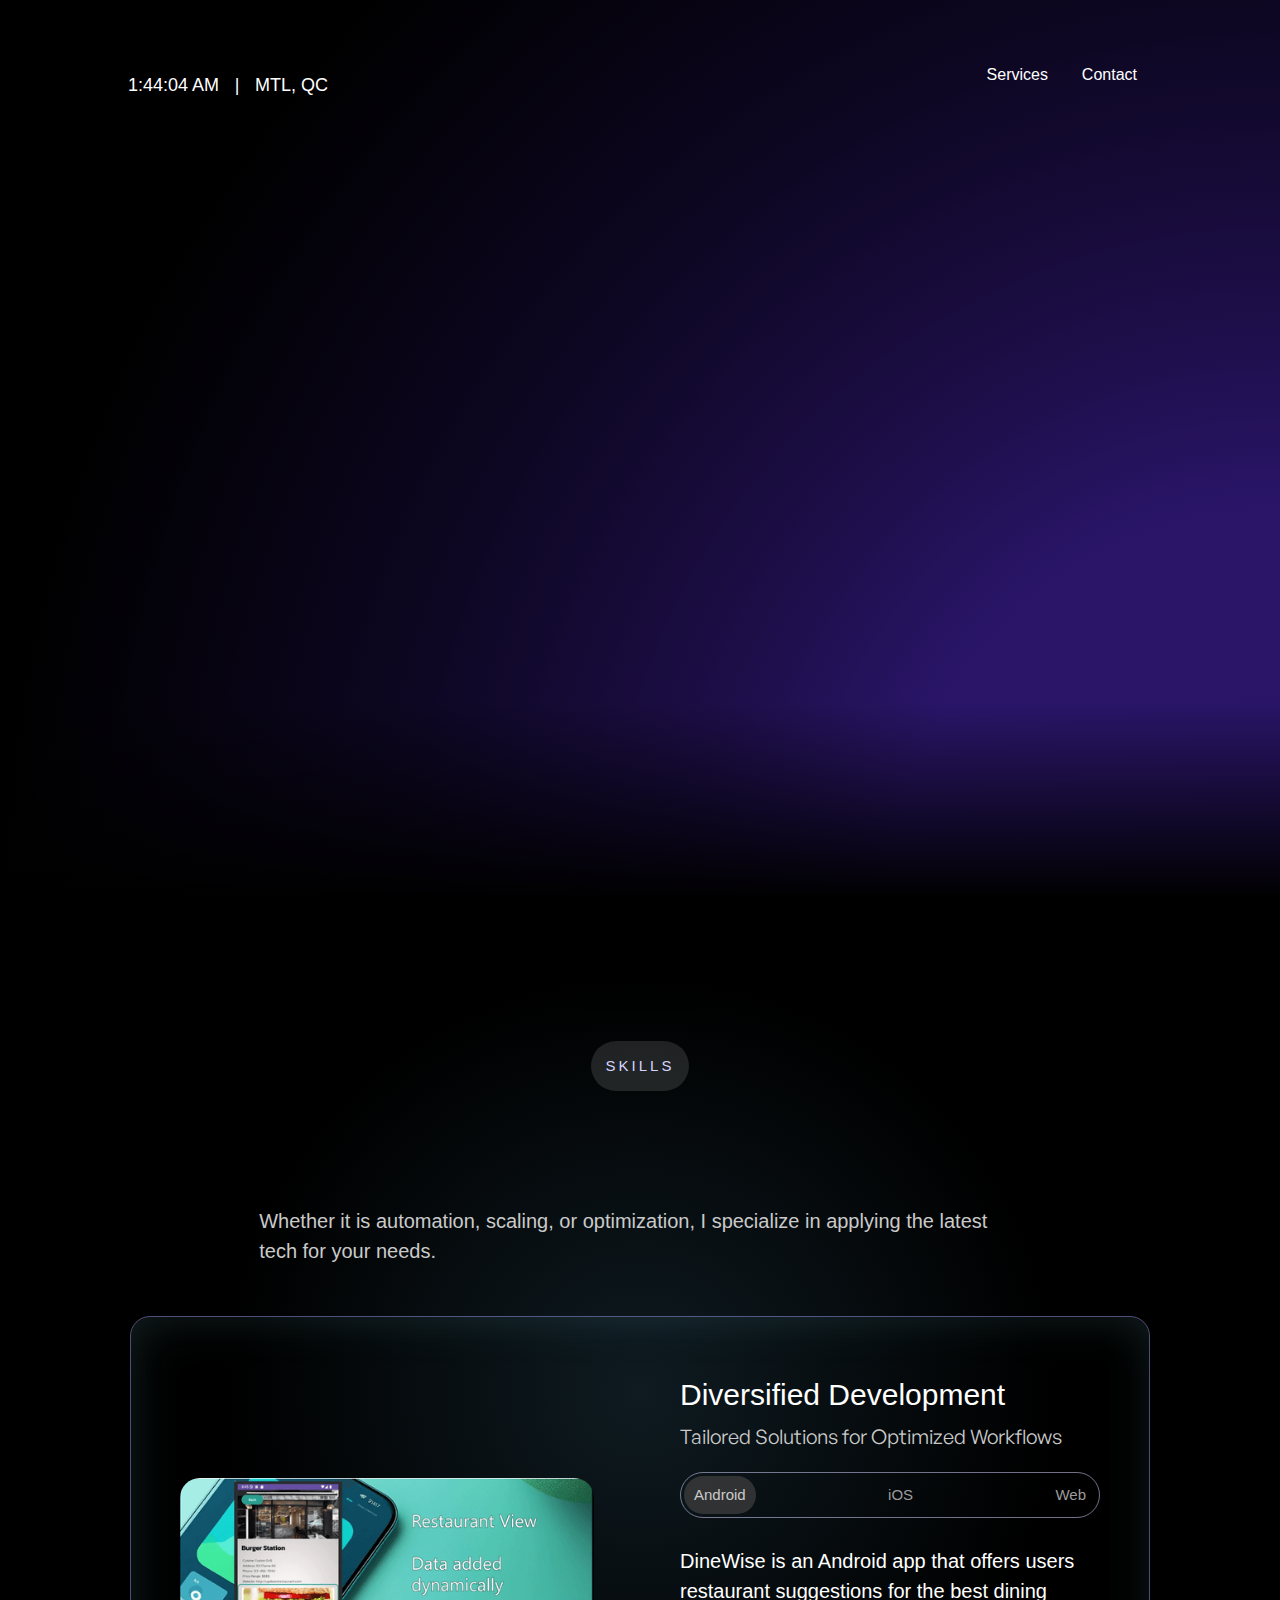
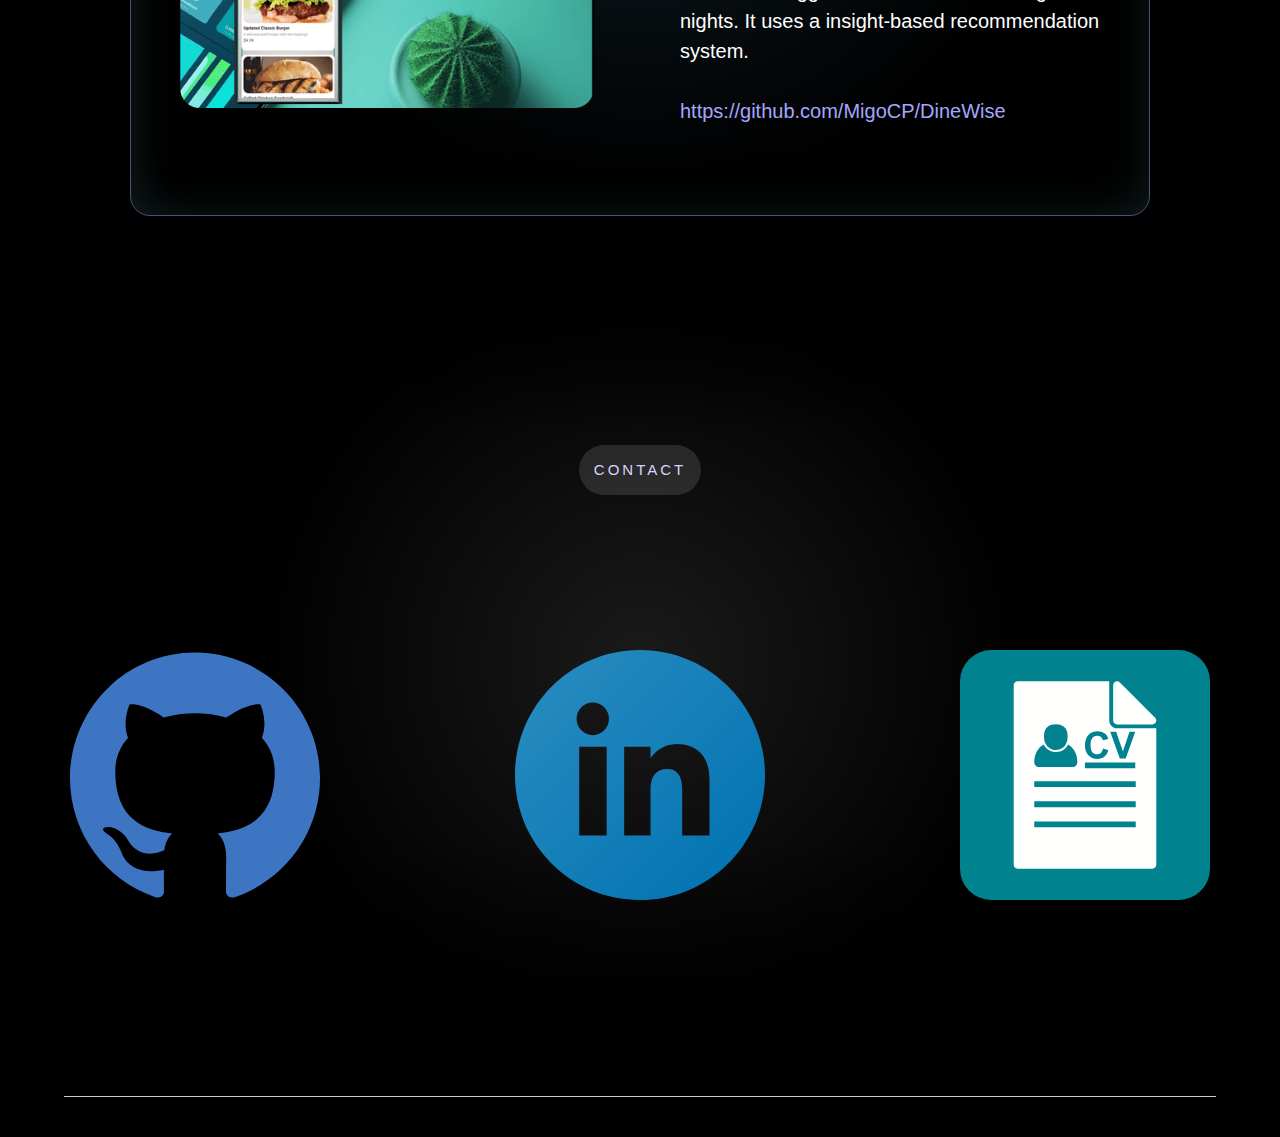
==== commit 611850da: "portfolio update" ====
--- a/index.html
+++ b/index.html
@@ -1,8 +1,8 @@
-<!DOCTYPE html><!--  This site was created in Webflow. https://webflow.com  --><!--  Last Published: Tue Feb 25 2025 05:06:43 GMT+0000 (Coordinated Universal Time)  -->
+<!DOCTYPE html><!--  This site was created in Webflow. https://webflow.com  --><!--  Last Published: Tue Feb 25 2025 05:18:11 GMT+0000 (Coordinated Universal Time)  -->
 <html data-wf-page="6756848616853a2661b799b6" data-wf-site="6756848616853a2661b799bf">
 <head>
   <meta charset="utf-8">
-  <title>Landing page template - Webflow HTML website template</title>
+  <title>Miguelángel Cortés</title>
   <meta content="width=device-width, initial-scale=1" name="viewport">
   <meta content="Webflow" name="generator">
   <link href="css/normalize.css" rel="stylesheet" type="text/css">
@@ -13,7 +13,7 @@
   <script src="https://ajax.googleapis.com/ajax/libs/webfont/1.6.26/webfont.js" type="text/javascript"></script>
   <script type="text/javascript">WebFont.load({  google: {    families: ["Poppins:100,100italic,200,200italic,300,300italic,regular,italic,500,500italic,600,600italic,700,700italic,800,800italic,900,900italic:latin,latin-ext"]  }});</script>
   <script type="text/javascript">!function(o,c){var n=c.documentElement,t=" w-mod-";n.className+=t+"js",("ontouchstart"in o||o.DocumentTouch&&c instanceof DocumentTouch)&&(n.className+=t+"touch")}(window,document);</script>
-  <link href="images/favicon.ico" rel="shortcut icon" type="image/x-icon">
+  <link href="images/favicon.png" rel="shortcut icon" type="image/x-icon">
   <link href="images/webclip.png" rel="apple-touch-icon">
 </head>
 <body class="body">
@@ -186,7 +186,7 @@
           <div class="tabs-content w-tab-content">
             <div data-w-tab="Tab 1" class="media-tab-pane-tab-1 w-tab-pane w--tab-active">
               <div class="tab-wrapper">
-                <a href="#" class="tab-image-wrapper w-inline-block"><img sizes="(max-width: 479px) 81vw, (max-width: 767px) 420px, (max-width: 991px) 500px, 414px" srcset="images/Screenshot-2025-02-24-234445.png 500w, images/Screenshot-2025-02-24-234445.png 800w, images/Screenshot-2025-02-24-234445.png 1080w, images/Screenshot-2025-02-24-234445.png 1600w, images/Screenshot-2025-02-24-234445.png 1722w" alt="" src="images/Screenshot-2025-02-24-234445.png" loading="lazy" class="image-9"></a>
+                <a href="#" class="tab-image-wrapper w-inline-block"><img sizes="(max-width: 479px) 81vw, (max-width: 767px) 420px, (max-width: 991px) 500px, 414px" srcset="images/Screenshot-2025-02-24-234445-p-500.png 500w, images/Screenshot-2025-02-24-234445-p-800.png 800w, images/Screenshot-2025-02-24-234445-p-1080.png 1080w, images/Screenshot-2025-02-24-234445-p-1600.png 1600w, images/Screenshot-2025-02-24-234445.png 1722w" alt="" src="images/Screenshot-2025-02-24-234445.png" loading="lazy" class="image-9"></a>
                 <p class="services-parag">DineWise is an Android app that offers users restaurant suggestions for the best dining nights. It uses a insight-based recommendation system.<br><br>
                   <a href="https://github.com/MigoCP/DineWise"><span class="gitlink">https://github.com/MigoCP/DineWise </span></a>
                 </p>
@@ -194,7 +194,7 @@
             </div>
             <div data-w-tab="Tab 2" class="w-tab-pane">
               <div class="tab-wrapper">
-                <div class="tab-image-wrapper"><img sizes="(max-width: 479px) 81vw, (max-width: 767px) 420px, (max-width: 991px) 500px, 414px" srcset="images/Screenshot-2025-02-24-235339.png 500w, images/Screenshot-2025-02-24-235339.png 800w, images/Screenshot-2025-02-24-235339.png 1080w, images/Screenshot-2025-02-24-235339.png 1600w, images/Screenshot-2025-02-24-235339.png 1825w" alt="" src="images/Screenshot-2025-02-24-235339.png" loading="lazy" class="image-7"></div>
+                <div class="tab-image-wrapper"><img sizes="(max-width: 479px) 81vw, (max-width: 767px) 420px, (max-width: 991px) 500px, 414px" srcset="images/Screenshot-2025-02-24-235339-p-500.png 500w, images/Screenshot-2025-02-24-235339-p-800.png 800w, images/Screenshot-2025-02-24-235339-p-1080.png 1080w, images/Screenshot-2025-02-24-235339-p-1600.png 1600w, images/Screenshot-2025-02-24-235339.png 1825w" alt="" src="images/Screenshot-2025-02-24-235339.png" loading="lazy" class="image-7"></div>
                 <p class="services-parag">BudgetBuddy is an iOS app designed for personal finance management. It allows users to track their income and expenses, plan budgets, and set financial goals.<br>‍<br>
                   <a href="https://github.com/MigoCP/BudgetBuddy"><span class="gitlink">https://github.com/MigoCP/BudgetBuddy</span></a>
                 </p>
@@ -202,7 +202,7 @@
             </div>
             <div data-w-tab="Tab 3" class="w-tab-pane">
               <div class="tab-wrapper">
-                <div class="tab-image-wrapper"><img sizes="(max-width: 479px) 81vw, (max-width: 767px) 420px, (max-width: 991px) 500px, 414px" srcset="images/Screenshot-2025-02-24-234318.png 500w, images/Screenshot-2025-02-24-234318.png 800w, images/Screenshot-2025-02-24-234318.png 1080w, images/Screenshot-2025-02-24-234318.png 1600w, images/Screenshot-2025-02-24-234318.png 2000w, images/Screenshot-2025-02-24-234318.png 2559w" alt="" src="images/Screenshot-2025-02-24-234318.png" loading="lazy" class="image-10"></div>
+                <div class="tab-image-wrapper"><img sizes="(max-width: 479px) 81vw, (max-width: 767px) 420px, (max-width: 991px) 500px, 414px" srcset="images/Screenshot-2025-02-24-234318-p-500.png 500w, images/Screenshot-2025-02-24-234318-p-800.png 800w, images/Screenshot-2025-02-24-234318-p-1080.png 1080w, images/Screenshot-2025-02-24-234318-p-1600.png 1600w, images/Screenshot-2025-02-24-234318-p-2000.png 2000w, images/Screenshot-2025-02-24-234318.png 2559w" alt="" src="images/Screenshot-2025-02-24-234318.png" loading="lazy" class="image-10"></div>
                 <p class="services-parag">PRMS is a web application designed to enhance the management of rental properties. It offers efficient interactions between owners, managers, and tenants.<br><br>
                   <a href="https://github.com/MigoCP/PropertyManager"><span class="gitlink">https://github.com/MigoCP/PropertyManager</span></a>
                 </p>
--- a/css/bdoutlier-website-8bfa309-d6e8d8212a169.webflow.css
+++ b/css/bdoutlier-website-8bfa309-d6e8d8212a169.webflow.css
@@ -1382,30 +1382,6 @@
   }
 }
 
-#w-node-c4c41e36-5a5c-30f5-4f18-497c5317ab33-61b799b9, #w-node-_0e1a0175-6c10-4027-7868-3530600115b1-61b799b9, #w-node-d57c20c3-16f0-2440-1023-a4b254d24e48-61b799b9, #w-node-c4c41e36-5a5c-30f5-4f18-497c5317ab36-61b799b9 {
-  place-self: center end;
-}
-
-#email-2.w-node-dc066b25-c74c-b974-d1d6-8bba2844dc2f-61b799b9 {
-  grid-area: span 1 / span 1 / span 1 / span 1;
-}
-
-#w-node-f5fb2b9a-d1fd-4d3c-e745-935143ea94de-61b799b9 {
-  place-self: center end;
-}
-
-#Phone.w-node-_8d024455-180a-fa2e-e56a-e182211833b3-61b799b9 {
-  align-self: center;
-}
-
-#w-node-_57a5d6ad-5454-a8de-9d0a-9ddda74270fe-61b799b9 {
-  place-self: start end;
-}
-
-#w-node-c4c41e36-5a5c-30f5-4f18-497c5317ab39-61b799b9 {
-  grid-area: 7 / 2 / 8 / 2;
-}
-
 
 @font-face {
   font-family: 'Spacemono';
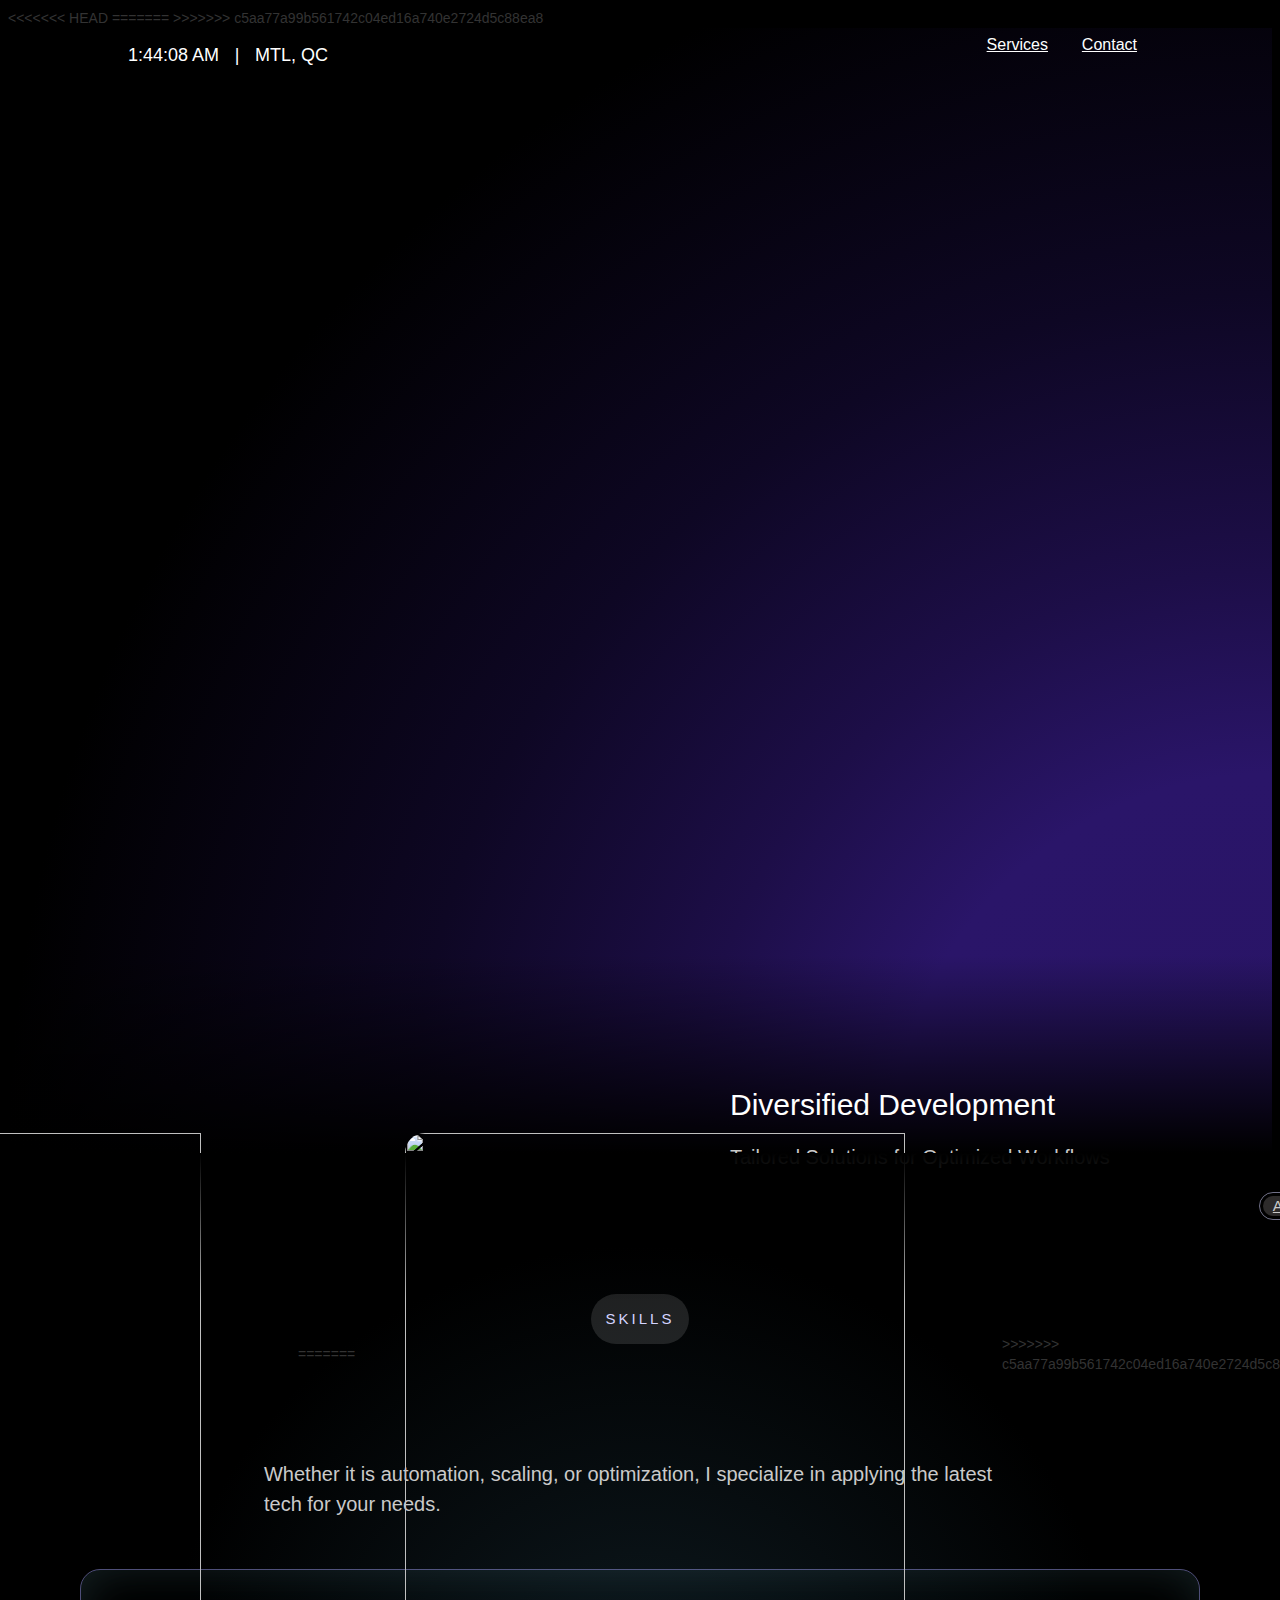
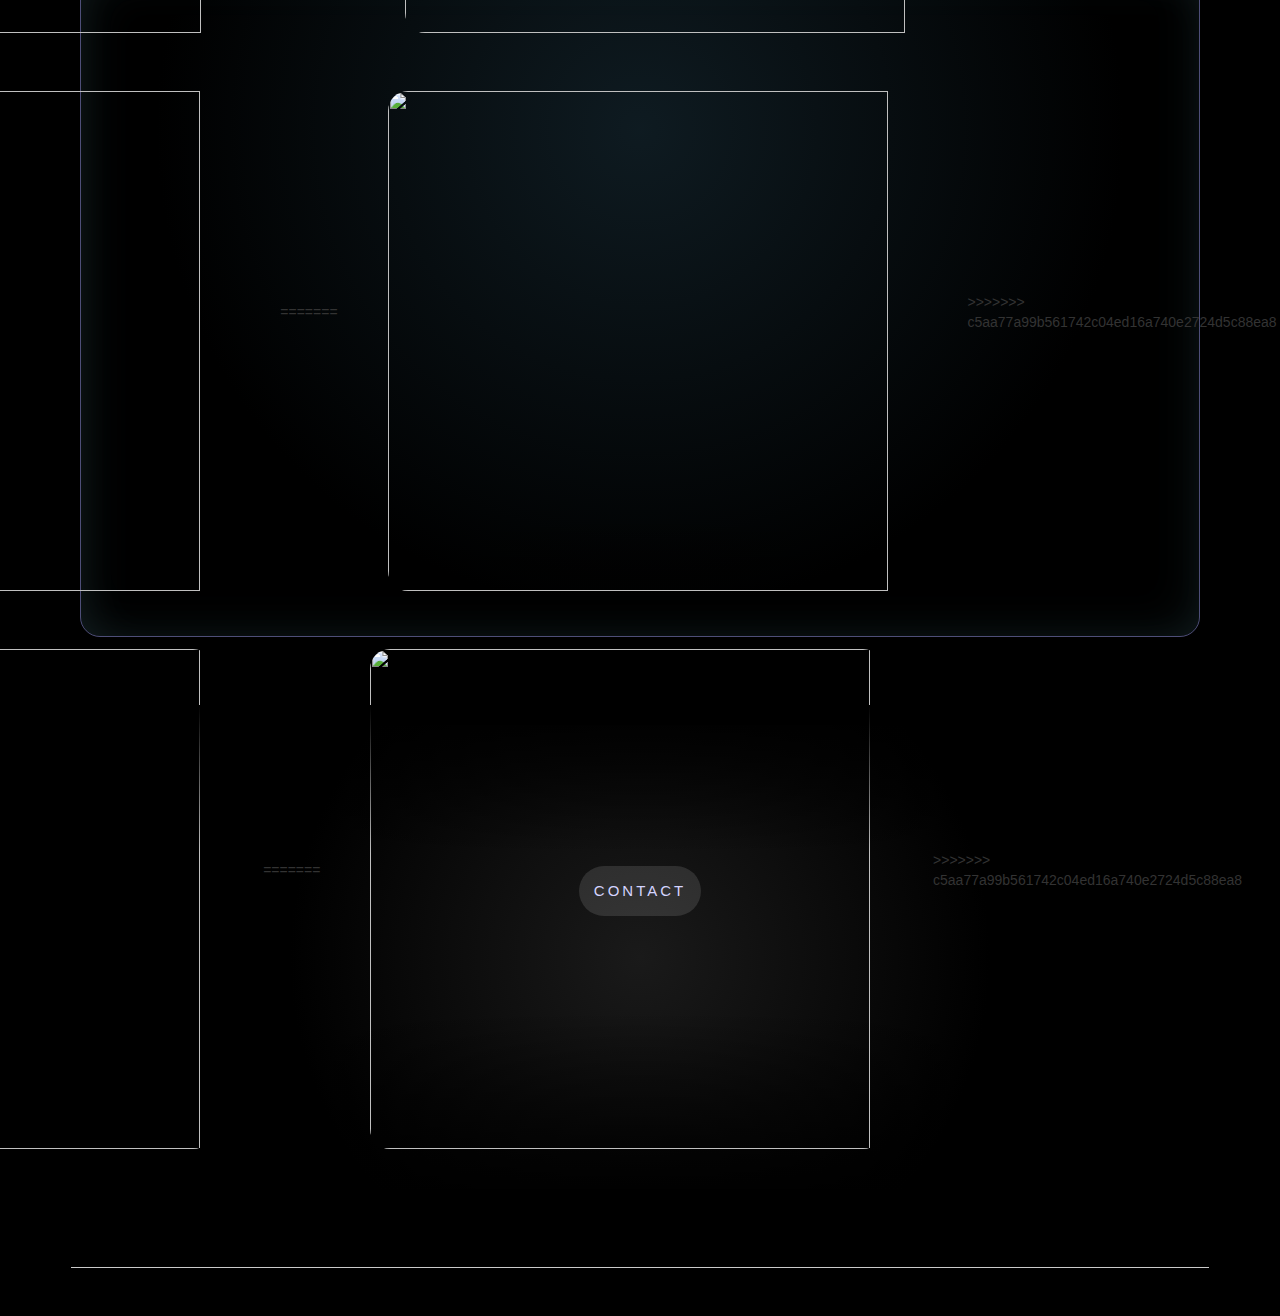
==== commit 0ee1e7bf: "Merge branch 'main' of https://github.com/MigoCP/migocp.github.io" ====
--- a/index.html
+++ b/index.html
@@ -1,4 +1,8 @@
+<<<<<<< HEAD
 <!DOCTYPE html><!--  This site was created in Webflow. https://webflow.com  --><!--  Last Published: Tue Feb 25 2025 05:18:11 GMT+0000 (Coordinated Universal Time)  -->
+=======
+<!DOCTYPE html><!--  This site was created in Webflow. https://webflow.com  --><!--  Last Published: Tue Feb 25 2025 05:06:43 GMT+0000 (Coordinated Universal Time)  -->
+>>>>>>> c5aa77a99b561742c04ed16a740e2724d5c88ea8
 <html data-wf-page="6756848616853a2661b799b6" data-wf-site="6756848616853a2661b799bf">
 <head>
   <meta charset="utf-8">
@@ -186,7 +190,11 @@
           <div class="tabs-content w-tab-content">
             <div data-w-tab="Tab 1" class="media-tab-pane-tab-1 w-tab-pane w--tab-active">
               <div class="tab-wrapper">
+<<<<<<< HEAD
                 <a href="#" class="tab-image-wrapper w-inline-block"><img sizes="(max-width: 479px) 81vw, (max-width: 767px) 420px, (max-width: 991px) 500px, 414px" srcset="images/Screenshot-2025-02-24-234445-p-500.png 500w, images/Screenshot-2025-02-24-234445-p-800.png 800w, images/Screenshot-2025-02-24-234445-p-1080.png 1080w, images/Screenshot-2025-02-24-234445-p-1600.png 1600w, images/Screenshot-2025-02-24-234445.png 1722w" alt="" src="images/Screenshot-2025-02-24-234445.png" loading="lazy" class="image-9"></a>
+=======
+                <a href="#" class="tab-image-wrapper w-inline-block"><img sizes="(max-width: 479px) 81vw, (max-width: 767px) 420px, (max-width: 991px) 500px, 414px" srcset="images/Screenshot-2025-02-24-234445.png 500w, images/Screenshot-2025-02-24-234445.png 800w, images/Screenshot-2025-02-24-234445.png 1080w, images/Screenshot-2025-02-24-234445.png 1600w, images/Screenshot-2025-02-24-234445.png 1722w" alt="" src="images/Screenshot-2025-02-24-234445.png" loading="lazy" class="image-9"></a>
+>>>>>>> c5aa77a99b561742c04ed16a740e2724d5c88ea8
                 <p class="services-parag">DineWise is an Android app that offers users restaurant suggestions for the best dining nights. It uses a insight-based recommendation system.<br><br>
                   <a href="https://github.com/MigoCP/DineWise"><span class="gitlink">https://github.com/MigoCP/DineWise </span></a>
                 </p>
@@ -194,7 +202,11 @@
             </div>
             <div data-w-tab="Tab 2" class="w-tab-pane">
               <div class="tab-wrapper">
+<<<<<<< HEAD
                 <div class="tab-image-wrapper"><img sizes="(max-width: 479px) 81vw, (max-width: 767px) 420px, (max-width: 991px) 500px, 414px" srcset="images/Screenshot-2025-02-24-235339-p-500.png 500w, images/Screenshot-2025-02-24-235339-p-800.png 800w, images/Screenshot-2025-02-24-235339-p-1080.png 1080w, images/Screenshot-2025-02-24-235339-p-1600.png 1600w, images/Screenshot-2025-02-24-235339.png 1825w" alt="" src="images/Screenshot-2025-02-24-235339.png" loading="lazy" class="image-7"></div>
+=======
+                <div class="tab-image-wrapper"><img sizes="(max-width: 479px) 81vw, (max-width: 767px) 420px, (max-width: 991px) 500px, 414px" srcset="images/Screenshot-2025-02-24-235339.png 500w, images/Screenshot-2025-02-24-235339.png 800w, images/Screenshot-2025-02-24-235339.png 1080w, images/Screenshot-2025-02-24-235339.png 1600w, images/Screenshot-2025-02-24-235339.png 1825w" alt="" src="images/Screenshot-2025-02-24-235339.png" loading="lazy" class="image-7"></div>
+>>>>>>> c5aa77a99b561742c04ed16a740e2724d5c88ea8
                 <p class="services-parag">BudgetBuddy is an iOS app designed for personal finance management. It allows users to track their income and expenses, plan budgets, and set financial goals.<br>‍<br>
                   <a href="https://github.com/MigoCP/BudgetBuddy"><span class="gitlink">https://github.com/MigoCP/BudgetBuddy</span></a>
                 </p>
@@ -202,7 +214,11 @@
             </div>
             <div data-w-tab="Tab 3" class="w-tab-pane">
               <div class="tab-wrapper">
+<<<<<<< HEAD
                 <div class="tab-image-wrapper"><img sizes="(max-width: 479px) 81vw, (max-width: 767px) 420px, (max-width: 991px) 500px, 414px" srcset="images/Screenshot-2025-02-24-234318-p-500.png 500w, images/Screenshot-2025-02-24-234318-p-800.png 800w, images/Screenshot-2025-02-24-234318-p-1080.png 1080w, images/Screenshot-2025-02-24-234318-p-1600.png 1600w, images/Screenshot-2025-02-24-234318-p-2000.png 2000w, images/Screenshot-2025-02-24-234318.png 2559w" alt="" src="images/Screenshot-2025-02-24-234318.png" loading="lazy" class="image-10"></div>
+=======
+                <div class="tab-image-wrapper"><img sizes="(max-width: 479px) 81vw, (max-width: 767px) 420px, (max-width: 991px) 500px, 414px" srcset="images/Screenshot-2025-02-24-234318.png 500w, images/Screenshot-2025-02-24-234318.png 800w, images/Screenshot-2025-02-24-234318.png 1080w, images/Screenshot-2025-02-24-234318.png 1600w, images/Screenshot-2025-02-24-234318.png 2000w, images/Screenshot-2025-02-24-234318.png 2559w" alt="" src="images/Screenshot-2025-02-24-234318.png" loading="lazy" class="image-10"></div>
+>>>>>>> c5aa77a99b561742c04ed16a740e2724d5c88ea8
                 <p class="services-parag">PRMS is a web application designed to enhance the management of rental properties. It offers efficient interactions between owners, managers, and tenants.<br><br>
                   <a href="https://github.com/MigoCP/PropertyManager"><span class="gitlink">https://github.com/MigoCP/PropertyManager</span></a>
                 </p>
--- a/css/bdoutlier-website-8bfa309-d6e8d8212a169.webflow.css
+++ b/css/bdoutlier-website-8bfa309-d6e8d8212a169.webflow.css
@@ -1382,6 +1382,33 @@
   }
 }
 
+<<<<<<< HEAD
+=======
+#w-node-c4c41e36-5a5c-30f5-4f18-497c5317ab33-61b799b9, #w-node-_0e1a0175-6c10-4027-7868-3530600115b1-61b799b9, #w-node-d57c20c3-16f0-2440-1023-a4b254d24e48-61b799b9, #w-node-c4c41e36-5a5c-30f5-4f18-497c5317ab36-61b799b9 {
+  place-self: center end;
+}
+
+#email-2.w-node-dc066b25-c74c-b974-d1d6-8bba2844dc2f-61b799b9 {
+  grid-area: span 1 / span 1 / span 1 / span 1;
+}
+
+#w-node-f5fb2b9a-d1fd-4d3c-e745-935143ea94de-61b799b9 {
+  place-self: center end;
+}
+
+#Phone.w-node-_8d024455-180a-fa2e-e56a-e182211833b3-61b799b9 {
+  align-self: center;
+}
+
+#w-node-_57a5d6ad-5454-a8de-9d0a-9ddda74270fe-61b799b9 {
+  place-self: start end;
+}
+
+#w-node-c4c41e36-5a5c-30f5-4f18-497c5317ab39-61b799b9 {
+  grid-area: 7 / 2 / 8 / 2;
+}
+
+>>>>>>> c5aa77a99b561742c04ed16a740e2724d5c88ea8
 
 @font-face {
   font-family: 'Spacemono';
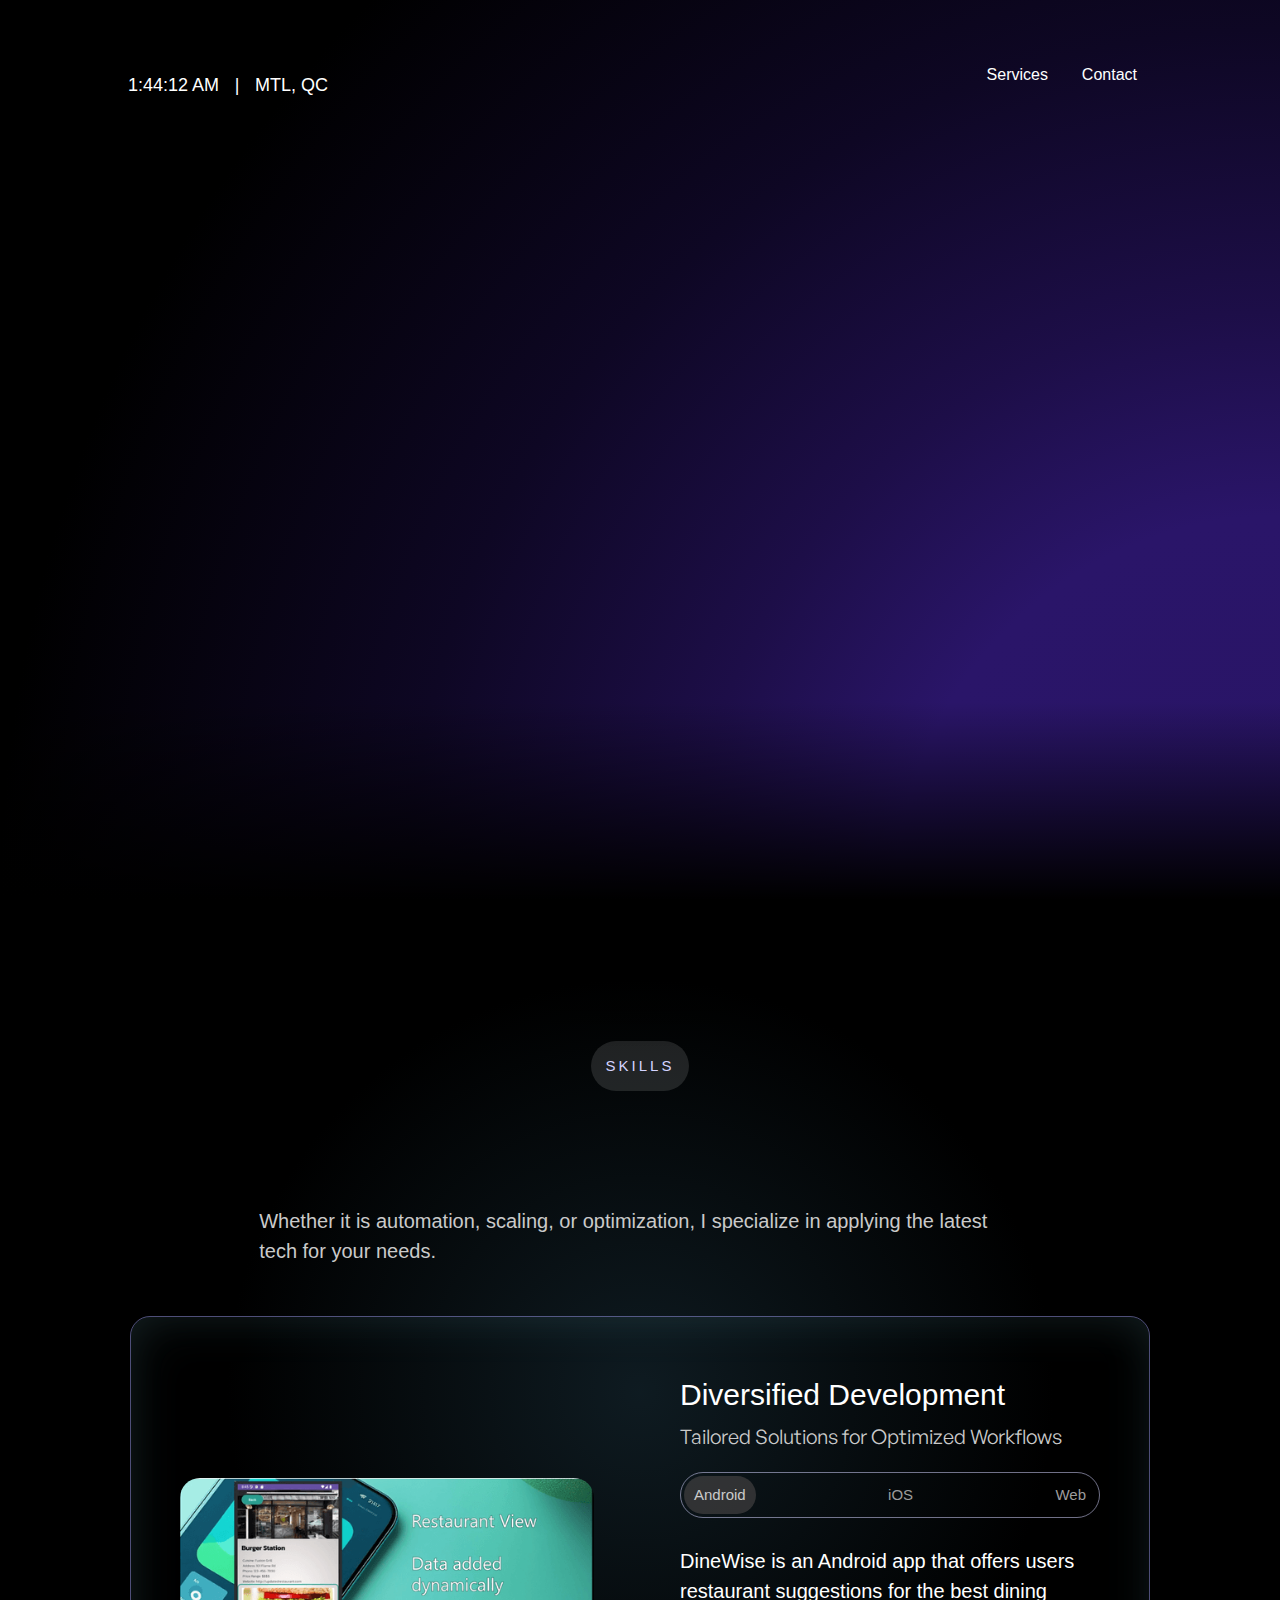
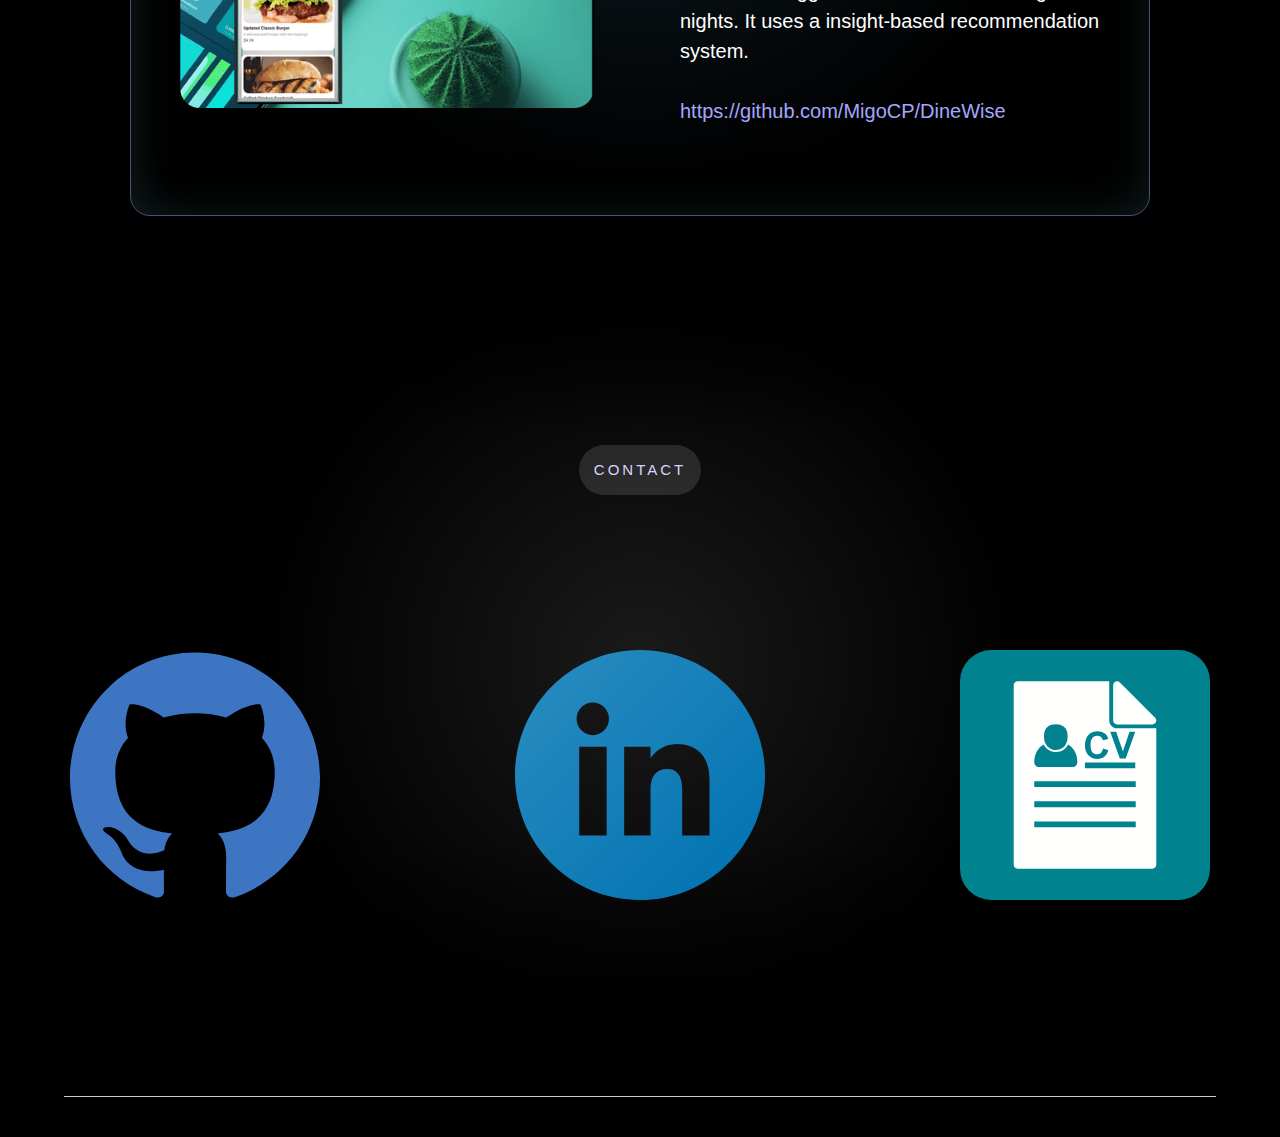
==== commit b58f02ba: "update portfolio" ====
--- a/index.html
+++ b/index.html
@@ -1,8 +1,4 @@
-<<<<<<< HEAD
 <!DOCTYPE html><!--  This site was created in Webflow. https://webflow.com  --><!--  Last Published: Tue Feb 25 2025 05:18:11 GMT+0000 (Coordinated Universal Time)  -->
-=======
-<!DOCTYPE html><!--  This site was created in Webflow. https://webflow.com  --><!--  Last Published: Tue Feb 25 2025 05:06:43 GMT+0000 (Coordinated Universal Time)  -->
->>>>>>> c5aa77a99b561742c04ed16a740e2724d5c88ea8
 <html data-wf-page="6756848616853a2661b799b6" data-wf-site="6756848616853a2661b799bf">
 <head>
   <meta charset="utf-8">
@@ -190,11 +186,7 @@
           <div class="tabs-content w-tab-content">
             <div data-w-tab="Tab 1" class="media-tab-pane-tab-1 w-tab-pane w--tab-active">
               <div class="tab-wrapper">
-<<<<<<< HEAD
                 <a href="#" class="tab-image-wrapper w-inline-block"><img sizes="(max-width: 479px) 81vw, (max-width: 767px) 420px, (max-width: 991px) 500px, 414px" srcset="images/Screenshot-2025-02-24-234445-p-500.png 500w, images/Screenshot-2025-02-24-234445-p-800.png 800w, images/Screenshot-2025-02-24-234445-p-1080.png 1080w, images/Screenshot-2025-02-24-234445-p-1600.png 1600w, images/Screenshot-2025-02-24-234445.png 1722w" alt="" src="images/Screenshot-2025-02-24-234445.png" loading="lazy" class="image-9"></a>
-=======
-                <a href="#" class="tab-image-wrapper w-inline-block"><img sizes="(max-width: 479px) 81vw, (max-width: 767px) 420px, (max-width: 991px) 500px, 414px" srcset="images/Screenshot-2025-02-24-234445.png 500w, images/Screenshot-2025-02-24-234445.png 800w, images/Screenshot-2025-02-24-234445.png 1080w, images/Screenshot-2025-02-24-234445.png 1600w, images/Screenshot-2025-02-24-234445.png 1722w" alt="" src="images/Screenshot-2025-02-24-234445.png" loading="lazy" class="image-9"></a>
->>>>>>> c5aa77a99b561742c04ed16a740e2724d5c88ea8
                 <p class="services-parag">DineWise is an Android app that offers users restaurant suggestions for the best dining nights. It uses a insight-based recommendation system.<br><br>
                   <a href="https://github.com/MigoCP/DineWise"><span class="gitlink">https://github.com/MigoCP/DineWise </span></a>
                 </p>
@@ -202,11 +194,7 @@
             </div>
             <div data-w-tab="Tab 2" class="w-tab-pane">
               <div class="tab-wrapper">
-<<<<<<< HEAD
                 <div class="tab-image-wrapper"><img sizes="(max-width: 479px) 81vw, (max-width: 767px) 420px, (max-width: 991px) 500px, 414px" srcset="images/Screenshot-2025-02-24-235339-p-500.png 500w, images/Screenshot-2025-02-24-235339-p-800.png 800w, images/Screenshot-2025-02-24-235339-p-1080.png 1080w, images/Screenshot-2025-02-24-235339-p-1600.png 1600w, images/Screenshot-2025-02-24-235339.png 1825w" alt="" src="images/Screenshot-2025-02-24-235339.png" loading="lazy" class="image-7"></div>
-=======
-                <div class="tab-image-wrapper"><img sizes="(max-width: 479px) 81vw, (max-width: 767px) 420px, (max-width: 991px) 500px, 414px" srcset="images/Screenshot-2025-02-24-235339.png 500w, images/Screenshot-2025-02-24-235339.png 800w, images/Screenshot-2025-02-24-235339.png 1080w, images/Screenshot-2025-02-24-235339.png 1600w, images/Screenshot-2025-02-24-235339.png 1825w" alt="" src="images/Screenshot-2025-02-24-235339.png" loading="lazy" class="image-7"></div>
->>>>>>> c5aa77a99b561742c04ed16a740e2724d5c88ea8
                 <p class="services-parag">BudgetBuddy is an iOS app designed for personal finance management. It allows users to track their income and expenses, plan budgets, and set financial goals.<br>‍<br>
                   <a href="https://github.com/MigoCP/BudgetBuddy"><span class="gitlink">https://github.com/MigoCP/BudgetBuddy</span></a>
                 </p>
@@ -214,11 +202,7 @@
             </div>
             <div data-w-tab="Tab 3" class="w-tab-pane">
               <div class="tab-wrapper">
-<<<<<<< HEAD
                 <div class="tab-image-wrapper"><img sizes="(max-width: 479px) 81vw, (max-width: 767px) 420px, (max-width: 991px) 500px, 414px" srcset="images/Screenshot-2025-02-24-234318-p-500.png 500w, images/Screenshot-2025-02-24-234318-p-800.png 800w, images/Screenshot-2025-02-24-234318-p-1080.png 1080w, images/Screenshot-2025-02-24-234318-p-1600.png 1600w, images/Screenshot-2025-02-24-234318-p-2000.png 2000w, images/Screenshot-2025-02-24-234318.png 2559w" alt="" src="images/Screenshot-2025-02-24-234318.png" loading="lazy" class="image-10"></div>
-=======
-                <div class="tab-image-wrapper"><img sizes="(max-width: 479px) 81vw, (max-width: 767px) 420px, (max-width: 991px) 500px, 414px" srcset="images/Screenshot-2025-02-24-234318.png 500w, images/Screenshot-2025-02-24-234318.png 800w, images/Screenshot-2025-02-24-234318.png 1080w, images/Screenshot-2025-02-24-234318.png 1600w, images/Screenshot-2025-02-24-234318.png 2000w, images/Screenshot-2025-02-24-234318.png 2559w" alt="" src="images/Screenshot-2025-02-24-234318.png" loading="lazy" class="image-10"></div>
->>>>>>> c5aa77a99b561742c04ed16a740e2724d5c88ea8
                 <p class="services-parag">PRMS is a web application designed to enhance the management of rental properties. It offers efficient interactions between owners, managers, and tenants.<br><br>
                   <a href="https://github.com/MigoCP/PropertyManager"><span class="gitlink">https://github.com/MigoCP/PropertyManager</span></a>
                 </p>
--- a/css/webflow.css
+++ b/css/webflow.css
@@ -0,0 +1,1797 @@
+@font-face {
+  font-family: 'webflow-icons';
+  src: url("[data-uri]") format('truetype');
+  font-weight: normal;
+  font-style: normal;
+}
+[class^="w-icon-"],
+[class*=" w-icon-"] {
+  /* use !important to prevent issues with browser extensions that change fonts */
+  font-family: 'webflow-icons' !important;
+  speak: none;
+  font-style: normal;
+  font-weight: normal;
+  font-variant: normal;
+  text-transform: none;
+  line-height: 1;
+  /* Better Font Rendering =========== */
+  -webkit-font-smoothing: antialiased;
+  -moz-osx-font-smoothing: grayscale;
+}
+.w-icon-slider-right:before {
+  content: "\e600";
+}
+.w-icon-slider-left:before {
+  content: "\e601";
+}
+.w-icon-nav-menu:before {
+  content: "\e602";
+}
+.w-icon-arrow-down:before,
+.w-icon-dropdown-toggle:before {
+  content: "\e603";
+}
+.w-icon-file-upload-remove:before {
+  content: "\e900";
+}
+.w-icon-file-upload-icon:before {
+  content: "\e903";
+}
+* {
+  -webkit-box-sizing: border-box;
+  -moz-box-sizing: border-box;
+  box-sizing: border-box;
+}
+html {
+  height: 100%;
+}
+body {
+  margin: 0;
+  min-height: 100%;
+  background-color: #fff;
+  font-family: Arial, sans-serif;
+  font-size: 14px;
+  line-height: 20px;
+  color: #333;
+}
+img {
+  max-width: 100%;
+  vertical-align: middle;
+  display: inline-block;
+}
+html.w-mod-touch * {
+  background-attachment: scroll !important;
+}
+.w-block {
+  display: block;
+}
+.w-inline-block {
+  max-width: 100%;
+  display: inline-block;
+}
+.w-clearfix:before,
+.w-clearfix:after {
+  content: " ";
+  display: table;
+  grid-column-start: 1;
+  grid-row-start: 1;
+  grid-column-end: 2;
+  grid-row-end: 2;
+}
+.w-clearfix:after {
+  clear: both;
+}
+.w-hidden {
+  display: none;
+}
+.w-button {
+  display: inline-block;
+  padding: 9px 15px;
+  background-color: #3898EC;
+  color: white;
+  border: 0;
+  line-height: inherit;
+  text-decoration: none;
+  cursor: pointer;
+  border-radius: 0;
+}
+input.w-button {
+  -webkit-appearance: button;
+}
+html[data-w-dynpage] [data-w-cloak] {
+  color: transparent !important;
+}
+.w-code-block {
+  margin: unset;
+}
+pre.w-code-block code {
+  all: inherit;
+}
+.w-optimization {
+  display: contents;
+}
+.w-webflow-badge,
+.w-webflow-badge > img {
+  box-sizing: unset;
+  width: unset;
+  height: unset;
+  max-height: unset;
+  max-width: unset;
+  min-height: unset;
+  min-width: unset;
+  margin: unset;
+  padding: unset;
+  float: unset;
+  clear: unset;
+  border: unset;
+  border-radius: unset;
+  background: unset;
+  background-image: unset;
+  background-position: unset;
+  background-size: unset;
+  background-repeat: unset;
+  background-origin: unset;
+  background-clip: unset;
+  background-attachment: unset;
+  background-color: unset;
+  box-shadow: unset;
+  transform: unset;
+  transition: unset;
+  direction: unset;
+  font-family: unset;
+  font-weight: unset;
+  color: unset;
+  font-size: unset;
+  line-height: unset;
+  font-style: unset;
+  font-variant: unset;
+  text-align: unset;
+  letter-spacing: unset;
+  text-decoration: unset;
+  text-indent: unset;
+  text-transform: unset;
+  list-style-type: unset;
+  text-shadow: unset;
+  vertical-align: unset;
+  cursor: unset;
+  white-space: unset;
+  word-break: unset;
+  word-spacing: unset;
+  word-wrap: unset;
+}
+.w-webflow-badge {
+  position: fixed !important;
+  display: inline-block !important;
+  visibility: visible !important;
+  opacity: 1 !important;
+  z-index: 2147483647 !important;
+  top: auto !important;
+  right: 12px !important;
+  bottom: 12px !important;
+  left: auto !important;
+  color: #aaadb0 !important;
+  background-color: #fff !important;
+  border-radius: 3px !important;
+  padding: 6px !important;
+  font-size: 12px !important;
+  line-height: 14px !important;
+  text-decoration: none !important;
+  transform: none !important;
+  margin: 0 !important;
+  width: auto !important;
+  height: auto !important;
+  overflow: unset !important;
+  white-space: nowrap;
+  box-shadow: 0 0 0 1px rgba(0, 0, 0, 0.1), 0px 1px 3px rgba(0, 0, 0, 0.1);
+  cursor: pointer;
+}
+.w-webflow-badge > img {
+  position: unset;
+  display: inline-block !important;
+  visibility: unset !important;
+  opacity: 1 !important;
+  vertical-align: middle !important;
+}
+h1,
+h2,
+h3,
+h4,
+h5,
+h6 {
+  font-weight: bold;
+  margin-bottom: 10px;
+}
+h1 {
+  font-size: 38px;
+  line-height: 44px;
+  margin-top: 20px;
+}
+h2 {
+  font-size: 32px;
+  line-height: 36px;
+  margin-top: 20px;
+}
+h3 {
+  font-size: 24px;
+  line-height: 30px;
+  margin-top: 20px;
+}
+h4 {
+  font-size: 18px;
+  line-height: 24px;
+  margin-top: 10px;
+}
+h5 {
+  font-size: 14px;
+  line-height: 20px;
+  margin-top: 10px;
+}
+h6 {
+  font-size: 12px;
+  line-height: 18px;
+  margin-top: 10px;
+}
+p {
+  margin-top: 0;
+  margin-bottom: 10px;
+}
+blockquote {
+  margin: 0 0 10px 0;
+  padding: 10px 20px;
+  border-left: 5px solid #E2E2E2;
+  font-size: 18px;
+  line-height: 22px;
+}
+figure {
+  margin: 0;
+  margin-bottom: 10px;
+}
+figcaption {
+  margin-top: 5px;
+  text-align: center;
+}
+ul,
+ol {
+  margin-top: 0px;
+  margin-bottom: 10px;
+  padding-left: 40px;
+}
+.w-list-unstyled {
+  padding-left: 0;
+  list-style: none;
+}
+.w-embed:before,
+.w-embed:after {
+  content: " ";
+  display: table;
+  grid-column-start: 1;
+  grid-row-start: 1;
+  grid-column-end: 2;
+  grid-row-end: 2;
+}
+.w-embed:after {
+  clear: both;
+}
+.w-video {
+  width: 100%;
+  position: relative;
+  padding: 0;
+}
+.w-video iframe,
+.w-video object,
+.w-video embed {
+  position: absolute;
+  top: 0;
+  left: 0;
+  width: 100%;
+  height: 100%;
+  border: none;
+}
+fieldset {
+  padding: 0;
+  margin: 0;
+  border: 0;
+}
+button,
+[type='button'],
+[type='reset'] {
+  border: 0;
+  cursor: pointer;
+  -webkit-appearance: button;
+}
+.w-form {
+  margin: 0 0 15px;
+}
+.w-form-done {
+  display: none;
+  padding: 20px;
+  text-align: center;
+  background-color: #dddddd;
+}
+.w-form-fail {
+  display: none;
+  margin-top: 10px;
+  padding: 10px;
+  background-color: #ffdede;
+}
+label {
+  display: block;
+  margin-bottom: 5px;
+  font-weight: bold;
+}
+.w-input,
+.w-select {
+  display: block;
+  width: 100%;
+  height: 38px;
+  padding: 8px 12px;
+  margin-bottom: 10px;
+  font-size: 14px;
+  line-height: 1.42857143;
+  color: #333333;
+  vertical-align: middle;
+  background-color: #ffffff;
+  border: 1px solid #cccccc;
+}
+.w-input::placeholder,
+.w-select::placeholder {
+  color: #999;
+}
+.w-input:focus,
+.w-select:focus {
+  border-color: #3898EC;
+  outline: 0;
+}
+.w-input[disabled],
+.w-select[disabled],
+.w-input[readonly],
+.w-select[readonly],
+fieldset[disabled] .w-input,
+fieldset[disabled] .w-select {
+  cursor: not-allowed;
+}
+.w-input[disabled]:not(.w-input-disabled),
+.w-select[disabled]:not(.w-input-disabled),
+.w-input[readonly],
+.w-select[readonly],
+fieldset[disabled]:not(.w-input-disabled) .w-input,
+fieldset[disabled]:not(.w-input-disabled) .w-select {
+  background-color: #eeeeee;
+}
+textarea.w-input,
+textarea.w-select {
+  height: auto;
+}
+.w-select {
+  background-color: #f3f3f3;
+}
+.w-select[multiple] {
+  height: auto;
+}
+.w-form-label {
+  display: inline-block;
+  cursor: pointer;
+  font-weight: normal;
+  margin-bottom: 0px;
+}
+.w-radio {
+  display: block;
+  margin-bottom: 5px;
+  padding-left: 20px;
+}
+.w-radio:before,
+.w-radio:after {
+  content: " ";
+  display: table;
+  grid-column-start: 1;
+  grid-row-start: 1;
+  grid-column-end: 2;
+  grid-row-end: 2;
+}
+.w-radio:after {
+  clear: both;
+}
+.w-radio-input {
+  margin: 4px 0 0;
+  line-height: normal;
+  float: left;
+  margin-left: -20px;
+}
+.w-radio-input {
+  margin-top: 3px;
+}
+.w-file-upload {
+  display: block;
+  margin-bottom: 10px;
+}
+.w-file-upload-input {
+  width: 0.1px;
+  height: 0.1px;
+  opacity: 0;
+  overflow: hidden;
+  position: absolute;
+  z-index: -100;
+}
+.w-file-upload-default,
+.w-file-upload-uploading,
+.w-file-upload-success {
+  display: inline-block;
+  color: #333333;
+}
+.w-file-upload-error {
+  display: block;
+  margin-top: 10px;
+}
+.w-file-upload-default.w-hidden,
+.w-file-upload-uploading.w-hidden,
+.w-file-upload-error.w-hidden,
+.w-file-upload-success.w-hidden {
+  display: none;
+}
+.w-file-upload-uploading-btn {
+  display: flex;
+  font-size: 14px;
+  font-weight: normal;
+  cursor: pointer;
+  margin: 0;
+  padding: 8px 12px;
+  border: 1px solid #cccccc;
+  background-color: #fafafa;
+}
+.w-file-upload-file {
+  display: flex;
+  flex-grow: 1;
+  justify-content: space-between;
+  margin: 0;
+  padding: 8px 9px 8px 11px;
+  border: 1px solid #cccccc;
+  background-color: #fafafa;
+}
+.w-file-upload-file-name {
+  font-size: 14px;
+  font-weight: normal;
+  display: block;
+}
+.w-file-remove-link {
+  margin-top: 3px;
+  margin-left: 10px;
+  width: auto;
+  height: auto;
+  padding: 3px;
+  display: block;
+  cursor: pointer;
+}
+.w-icon-file-upload-remove {
+  margin: auto;
+  font-size: 10px;
+}
+.w-file-upload-error-msg {
+  display: inline-block;
+  color: #ea384c;
+  padding: 2px 0;
+}
+.w-file-upload-info {
+  display: inline-block;
+  line-height: 38px;
+  padding: 0 12px;
+}
+.w-file-upload-label {
+  display: inline-block;
+  font-size: 14px;
+  font-weight: normal;
+  cursor: pointer;
+  margin: 0;
+  padding: 8px 12px;
+  border: 1px solid #cccccc;
+  background-color: #fafafa;
+}
+.w-icon-file-upload-icon,
+.w-icon-file-upload-uploading {
+  display: inline-block;
+  margin-right: 8px;
+  width: 20px;
+}
+.w-icon-file-upload-uploading {
+  height: 20px;
+}
+.w-container {
+  margin-left: auto;
+  margin-right: auto;
+  max-width: 940px;
+}
+.w-container:before,
+.w-container:after {
+  content: " ";
+  display: table;
+  grid-column-start: 1;
+  grid-row-start: 1;
+  grid-column-end: 2;
+  grid-row-end: 2;
+}
+.w-container:after {
+  clear: both;
+}
+.w-container .w-row {
+  margin-left: -10px;
+  margin-right: -10px;
+}
+.w-row:before,
+.w-row:after {
+  content: " ";
+  display: table;
+  grid-column-start: 1;
+  grid-row-start: 1;
+  grid-column-end: 2;
+  grid-row-end: 2;
+}
+.w-row:after {
+  clear: both;
+}
+.w-row .w-row {
+  margin-left: 0;
+  margin-right: 0;
+}
+.w-col {
+  position: relative;
+  float: left;
+  width: 100%;
+  min-height: 1px;
+  padding-left: 10px;
+  padding-right: 10px;
+}
+.w-col .w-col {
+  padding-left: 0;
+  padding-right: 0;
+}
+.w-col-1 {
+  width: 8.33333333%;
+}
+.w-col-2 {
+  width: 16.66666667%;
+}
+.w-col-3 {
+  width: 25%;
+}
+.w-col-4 {
+  width: 33.33333333%;
+}
+.w-col-5 {
+  width: 41.66666667%;
+}
+.w-col-6 {
+  width: 50%;
+}
+.w-col-7 {
+  width: 58.33333333%;
+}
+.w-col-8 {
+  width: 66.66666667%;
+}
+.w-col-9 {
+  width: 75%;
+}
+.w-col-10 {
+  width: 83.33333333%;
+}
+.w-col-11 {
+  width: 91.66666667%;
+}
+.w-col-12 {
+  width: 100%;
+}
+.w-hidden-main {
+  display: none !important;
+}
+@media screen and (max-width: 991px) {
+  .w-container {
+    max-width: 728px;
+  }
+  .w-hidden-main {
+    display: inherit !important;
+  }
+  .w-hidden-medium {
+    display: none !important;
+  }
+  .w-col-medium-1 {
+    width: 8.33333333%;
+  }
+  .w-col-medium-2 {
+    width: 16.66666667%;
+  }
+  .w-col-medium-3 {
+    width: 25%;
+  }
+  .w-col-medium-4 {
+    width: 33.33333333%;
+  }
+  .w-col-medium-5 {
+    width: 41.66666667%;
+  }
+  .w-col-medium-6 {
+    width: 50%;
+  }
+  .w-col-medium-7 {
+    width: 58.33333333%;
+  }
+  .w-col-medium-8 {
+    width: 66.66666667%;
+  }
+  .w-col-medium-9 {
+    width: 75%;
+  }
+  .w-col-medium-10 {
+    width: 83.33333333%;
+  }
+  .w-col-medium-11 {
+    width: 91.66666667%;
+  }
+  .w-col-medium-12 {
+    width: 100%;
+  }
+  .w-col-stack {
+    width: 100%;
+    left: auto;
+    right: auto;
+  }
+}
+@media screen and (max-width: 767px) {
+  .w-hidden-main {
+    display: inherit !important;
+  }
+  .w-hidden-medium {
+    display: inherit !important;
+  }
+  .w-hidden-small {
+    display: none !important;
+  }
+  .w-row,
+  .w-container .w-row {
+    margin-left: 0;
+    margin-right: 0;
+  }
+  .w-col {
+    width: 100%;
+    left: auto;
+    right: auto;
+  }
+  .w-col-small-1 {
+    width: 8.33333333%;
+  }
+  .w-col-small-2 {
+    width: 16.66666667%;
+  }
+  .w-col-small-3 {
+    width: 25%;
+  }
+  .w-col-small-4 {
+    width: 33.33333333%;
+  }
+  .w-col-small-5 {
+    width: 41.66666667%;
+  }
+  .w-col-small-6 {
+    width: 50%;
+  }
+  .w-col-small-7 {
+    width: 58.33333333%;
+  }
+  .w-col-small-8 {
+    width: 66.66666667%;
+  }
+  .w-col-small-9 {
+    width: 75%;
+  }
+  .w-col-small-10 {
+    width: 83.33333333%;
+  }
+  .w-col-small-11 {
+    width: 91.66666667%;
+  }
+  .w-col-small-12 {
+    width: 100%;
+  }
+}
+@media screen and (max-width: 479px) {
+  .w-container {
+    max-width: none;
+  }
+  .w-hidden-main {
+    display: inherit !important;
+  }
+  .w-hidden-medium {
+    display: inherit !important;
+  }
+  .w-hidden-small {
+    display: inherit !important;
+  }
+  .w-hidden-tiny {
+    display: none !important;
+  }
+  .w-col {
+    width: 100%;
+  }
+  .w-col-tiny-1 {
+    width: 8.33333333%;
+  }
+  .w-col-tiny-2 {
+    width: 16.66666667%;
+  }
+  .w-col-tiny-3 {
+    width: 25%;
+  }
+  .w-col-tiny-4 {
+    width: 33.33333333%;
+  }
+  .w-col-tiny-5 {
+    width: 41.66666667%;
+  }
+  .w-col-tiny-6 {
+    width: 50%;
+  }
+  .w-col-tiny-7 {
+    width: 58.33333333%;
+  }
+  .w-col-tiny-8 {
+    width: 66.66666667%;
+  }
+  .w-col-tiny-9 {
+    width: 75%;
+  }
+  .w-col-tiny-10 {
+    width: 83.33333333%;
+  }
+  .w-col-tiny-11 {
+    width: 91.66666667%;
+  }
+  .w-col-tiny-12 {
+    width: 100%;
+  }
+}
+.w-widget {
+  position: relative;
+}
+.w-widget-map {
+  width: 100%;
+  height: 400px;
+}
+.w-widget-map label {
+  width: auto;
+  display: inline;
+}
+.w-widget-map img {
+  max-width: inherit;
+}
+.w-widget-map .gm-style-iw {
+  text-align: center;
+}
+.w-widget-map .gm-style-iw > button {
+  display: none !important;
+}
+.w-widget-twitter {
+  overflow: hidden;
+}
+.w-widget-twitter-count-shim {
+  display: inline-block;
+  vertical-align: top;
+  position: relative;
+  width: 28px;
+  height: 20px;
+  text-align: center;
+  background: white;
+  border: #758696 solid 1px;
+  border-radius: 3px;
+}
+.w-widget-twitter-count-shim * {
+  pointer-events: none;
+  user-select: none;
+}
+.w-widget-twitter-count-shim .w-widget-twitter-count-inner {
+  position: relative;
+  font-size: 15px;
+  line-height: 12px;
+  text-align: center;
+  color: #999;
+  font-family: serif;
+}
+.w-widget-twitter-count-shim .w-widget-twitter-count-clear {
+  position: relative;
+  display: block;
+}
+.w-widget-twitter-count-shim.w--large {
+  width: 36px;
+  height: 28px;
+}
+.w-widget-twitter-count-shim.w--large .w-widget-twitter-count-inner {
+  font-size: 18px;
+  line-height: 18px;
+}
+.w-widget-twitter-count-shim:not(.w--vertical) {
+  margin-left: 5px;
+  margin-right: 8px;
+}
+.w-widget-twitter-count-shim:not(.w--vertical).w--large {
+  margin-left: 6px;
+}
+.w-widget-twitter-count-shim:not(.w--vertical):before,
+.w-widget-twitter-count-shim:not(.w--vertical):after {
+  top: 50%;
+  left: 0;
+  border: solid transparent;
+  content: ' ';
+  height: 0;
+  width: 0;
+  position: absolute;
+  pointer-events: none;
+}
+.w-widget-twitter-count-shim:not(.w--vertical):before {
+  border-color: rgba(117, 134, 150, 0);
+  border-right-color: #5d6c7b;
+  border-width: 4px;
+  margin-left: -9px;
+  margin-top: -4px;
+}
+.w-widget-twitter-count-shim:not(.w--vertical).w--large:before {
+  border-width: 5px;
+  margin-left: -10px;
+  margin-top: -5px;
+}
+.w-widget-twitter-count-shim:not(.w--vertical):after {
+  border-color: rgba(255, 255, 255, 0);
+  border-right-color: white;
+  border-width: 4px;
+  margin-left: -8px;
+  margin-top: -4px;
+}
+.w-widget-twitter-count-shim:not(.w--vertical).w--large:after {
+  border-width: 5px;
+  margin-left: -9px;
+  margin-top: -5px;
+}
+.w-widget-twitter-count-shim.w--vertical {
+  width: 61px;
+  height: 33px;
+  margin-bottom: 8px;
+}
+.w-widget-twitter-count-shim.w--vertical:before,
+.w-widget-twitter-count-shim.w--vertical:after {
+  top: 100%;
+  left: 50%;
+  border: solid transparent;
+  content: ' ';
+  height: 0;
+  width: 0;
+  position: absolute;
+  pointer-events: none;
+}
+.w-widget-twitter-count-shim.w--vertical:before {
+  border-color: rgba(117, 134, 150, 0);
+  border-top-color: #5d6c7b;
+  border-width: 5px;
+  margin-left: -5px;
+}
+.w-widget-twitter-count-shim.w--vertical:after {
+  border-color: rgba(255, 255, 255, 0);
+  border-top-color: white;
+  border-width: 4px;
+  margin-left: -4px;
+}
+.w-widget-twitter-count-shim.w--vertical .w-widget-twitter-count-inner {
+  font-size: 18px;
+  line-height: 22px;
+}
+.w-widget-twitter-count-shim.w--vertical.w--large {
+  width: 76px;
+}
+.w-background-video {
+  position: relative;
+  overflow: hidden;
+  height: 500px;
+  color: white;
+}
+.w-background-video > video {
+  background-size: cover;
+  background-position: 50% 50%;
+  position: absolute;
+  margin: auto;
+  width: 100%;
+  height: 100%;
+  right: -100%;
+  bottom: -100%;
+  top: -100%;
+  left: -100%;
+  object-fit: cover;
+  z-index: -100;
+}
+.w-background-video > video::-webkit-media-controls-start-playback-button {
+  display: none !important;
+  -webkit-appearance: none;
+}
+.w-background-video--control {
+  position: absolute;
+  bottom: 1em;
+  right: 1em;
+  background-color: transparent;
+  padding: 0;
+}
+.w-background-video--control > [hidden] {
+  display: none !important;
+}
+.w-slider {
+  position: relative;
+  height: 300px;
+  text-align: center;
+  background: #dddddd;
+  clear: both;
+  -webkit-tap-highlight-color: rgba(0, 0, 0, 0);
+  tap-highlight-color: rgba(0, 0, 0, 0);
+}
+.w-slider-mask {
+  position: relative;
+  display: block;
+  overflow: hidden;
+  z-index: 1;
+  left: 0;
+  right: 0;
+  height: 100%;
+  white-space: nowrap;
+}
+.w-slide {
+  position: relative;
+  display: inline-block;
+  vertical-align: top;
+  width: 100%;
+  height: 100%;
+  white-space: normal;
+  text-align: left;
+}
+.w-slider-nav {
+  position: absolute;
+  z-index: 2;
+  top: auto;
+  right: 0;
+  bottom: 0;
+  left: 0;
+  margin: auto;
+  padding-top: 10px;
+  height: 40px;
+  text-align: center;
+  -webkit-tap-highlight-color: rgba(0, 0, 0, 0);
+  tap-highlight-color: rgba(0, 0, 0, 0);
+}
+.w-slider-nav.w-round > div {
+  border-radius: 100%;
+}
+.w-slider-nav.w-num > div {
+  width: auto;
+  height: auto;
+  padding: 0.2em 0.5em;
+  font-size: inherit;
+  line-height: inherit;
+}
+.w-slider-nav.w-shadow > div {
+  box-shadow: 0 0 3px rgba(51, 51, 51, 0.4);
+}
+.w-slider-nav-invert {
+  color: #fff;
+}
+.w-slider-nav-invert > div {
+  background-color: rgba(34, 34, 34, 0.4);
+}
+.w-slider-nav-invert > div.w-active {
+  background-color: #222;
+}
+.w-slider-dot {
+  position: relative;
+  display: inline-block;
+  width: 1em;
+  height: 1em;
+  background-color: rgba(255, 255, 255, 0.4);
+  cursor: pointer;
+  margin: 0 3px 0.5em;
+  transition: background-color 100ms, color 100ms;
+}
+.w-slider-dot.w-active {
+  background-color: #fff;
+}
+.w-slider-dot:focus {
+  outline: none;
+  box-shadow: 0px 0px 0px 2px #fff;
+}
+.w-slider-dot:focus.w-active {
+  box-shadow: none;
+}
+.w-slider-arrow-left,
+.w-slider-arrow-right {
+  position: absolute;
+  width: 80px;
+  top: 0;
+  right: 0;
+  bottom: 0;
+  left: 0;
+  margin: auto;
+  cursor: pointer;
+  overflow: hidden;
+  color: white;
+  font-size: 40px;
+  -webkit-tap-highlight-color: rgba(0, 0, 0, 0);
+  tap-highlight-color: rgba(0, 0, 0, 0);
+  user-select: none;
+}
+.w-slider-arrow-left [class^='w-icon-'],
+.w-slider-arrow-right [class^='w-icon-'],
+.w-slider-arrow-left [class*=' w-icon-'],
+.w-slider-arrow-right [class*=' w-icon-'] {
+  position: absolute;
+}
+.w-slider-arrow-left:focus,
+.w-slider-arrow-right:focus {
+  outline: 0;
+}
+.w-slider-arrow-left {
+  z-index: 3;
+  right: auto;
+}
+.w-slider-arrow-right {
+  z-index: 4;
+  left: auto;
+}
+.w-icon-slider-left,
+.w-icon-slider-right {
+  top: 0;
+  right: 0;
+  bottom: 0;
+  left: 0;
+  margin: auto;
+  width: 1em;
+  height: 1em;
+}
+.w-slider-aria-label {
+  border: 0;
+  clip: rect(0 0 0 0);
+  height: 1px;
+  margin: -1px;
+  overflow: hidden;
+  padding: 0;
+  position: absolute;
+  width: 1px;
+}
+.w-slider-force-show {
+  display: block !important;
+}
+.w-dropdown {
+  display: inline-block;
+  position: relative;
+  text-align: left;
+  margin-left: auto;
+  margin-right: auto;
+  z-index: 900;
+}
+.w-dropdown-btn,
+.w-dropdown-toggle,
+.w-dropdown-link {
+  position: relative;
+  vertical-align: top;
+  text-decoration: none;
+  color: #222222;
+  padding: 20px;
+  text-align: left;
+  margin-left: auto;
+  margin-right: auto;
+  white-space: nowrap;
+}
+.w-dropdown-toggle {
+  user-select: none;
+  display: inline-block;
+  cursor: pointer;
+  padding-right: 40px;
+}
+.w-dropdown-toggle:focus {
+  outline: 0;
+}
+.w-icon-dropdown-toggle {
+  position: absolute;
+  top: 0;
+  right: 0;
+  bottom: 0;
+  margin: auto;
+  margin-right: 20px;
+  width: 1em;
+  height: 1em;
+}
+.w-dropdown-list {
+  position: absolute;
+  background: #dddddd;
+  display: none;
+  min-width: 100%;
+}
+.w-dropdown-list.w--open {
+  display: block;
+}
+.w-dropdown-link {
+  padding: 10px 20px;
+  display: block;
+  color: #222222;
+}
+.w-dropdown-link.w--current {
+  color: #0082f3;
+}
+.w-dropdown-link:focus {
+  outline: 0;
+}
+@media screen and (max-width: 767px) {
+  .w-nav-brand {
+    padding-left: 10px;
+  }
+}
+/**
+ * ## Note
+ * Safari (on both iOS and OS X) does not handle viewport units (vh, vw) well.
+ * For example percentage units do not work on descendants of elements that
+ * have any dimensions expressed in viewport units. It also doesn’t handle them at
+ * all in `calc()`.
+ */
+/**
+ * Wrapper around all lightbox elements
+ *
+ * 1. Since the lightbox can receive focus, IE also gives it an outline.
+ * 2. Fixes flickering on Chrome when a transition is in progress
+ *    underneath the lightbox.
+ */
+.w-lightbox-backdrop {
+  cursor: auto;
+  font-style: normal;
+  letter-spacing: normal;
+  list-style: disc;
+  text-indent: 0;
+  text-shadow: none;
+  text-transform: none;
+  visibility: visible;
+  white-space: normal;
+  word-break: normal;
+  word-spacing: normal;
+  word-wrap: normal;
+  position: fixed;
+  top: 0;
+  right: 0;
+  bottom: 0;
+  left: 0;
+  color: #fff;
+  font-family: "Helvetica Neue", Helvetica, Ubuntu, "Segoe UI", Verdana, sans-serif;
+  font-size: 17px;
+  line-height: 1.2;
+  font-weight: 300;
+  text-align: center;
+  background: rgba(0, 0, 0, 0.9);
+  z-index: 2000;
+  outline: 0;
+  /* 1 */
+  opacity: 0;
+  -webkit-user-select: none;
+  -moz-user-select: none;
+  -webkit-tap-highlight-color: transparent;
+  -webkit-transform: translate(0, 0);
+  /* 2 */
+}
+/**
+ * Neat trick to bind the rubberband effect to our canvas instead of the whole
+ * document on iOS. It also prevents a bug that causes the document underneath to scroll.
+ */
+.w-lightbox-backdrop,
+.w-lightbox-container {
+  height: 100%;
+  overflow: auto;
+  -webkit-overflow-scrolling: touch;
+}
+.w-lightbox-content {
+  position: relative;
+  height: 100vh;
+  overflow: hidden;
+}
+.w-lightbox-view {
+  position: absolute;
+  width: 100vw;
+  height: 100vh;
+  opacity: 0;
+}
+.w-lightbox-view:before {
+  content: "";
+  height: 100vh;
+}
+/* .w-lightbox-content */
+.w-lightbox-group,
+.w-lightbox-group .w-lightbox-view,
+.w-lightbox-group .w-lightbox-view:before {
+  height: 86vh;
+}
+.w-lightbox-frame,
+.w-lightbox-view:before {
+  display: inline-block;
+  vertical-align: middle;
+}
+/*
+ * 1. Remove default margin set by user-agent on the <figure> element.
+ */
+.w-lightbox-figure {
+  position: relative;
+  margin: 0;
+  /* 1 */
+}
+.w-lightbox-group .w-lightbox-figure {
+  cursor: pointer;
+}
+/**
+ * IE adds image dimensions as width and height attributes on the IMG tag,
+ * but we need both width and height to be set to auto to enable scaling.
+ */
+.w-lightbox-img {
+  width: auto;
+  height: auto;
+  max-width: none;
+}
+/**
+ * 1. Reset if style is set by user on "All Images"
+ */
+.w-lightbox-image {
+  display: block;
+  float: none;
+  /* 1 */
+  max-width: 100vw;
+  max-height: 100vh;
+}
+.w-lightbox-group .w-lightbox-image {
+  max-height: 86vh;
+}
+.w-lightbox-caption {
+  position: absolute;
+  right: 0;
+  bottom: 0;
+  left: 0;
+  padding: 0.5em 1em;
+  background: rgba(0, 0, 0, 0.4);
+  text-align: left;
+  text-overflow: ellipsis;
+  white-space: nowrap;
+  overflow: hidden;
+}
+.w-lightbox-embed {
+  position: absolute;
+  top: 0;
+  right: 0;
+  bottom: 0;
+  left: 0;
+  width: 100%;
+  height: 100%;
+}
+.w-lightbox-control {
+  position: absolute;
+  top: 0;
+  width: 4em;
+  background-size: 24px;
+  background-repeat: no-repeat;
+  background-position: center;
+  cursor: pointer;
+  -webkit-transition: all 0.3s;
+  transition: all 0.3s;
+}
+.w-lightbox-left {
+  display: none;
+  bottom: 0;
+  left: 0;
+  /* <svg xmlns="http://www.w3.org/2000/svg" viewBox="-20 0 24 40" width="24" height="40"><g transform="rotate(45)"><path d="m0 0h5v23h23v5h-28z" opacity=".4"/><path d="m1 1h3v23h23v3h-26z" fill="#fff"/></g></svg> */
+  background-image: url("[data-uri]");
+}
+.w-lightbox-right {
+  display: none;
+  right: 0;
+  bottom: 0;
+  /* <svg xmlns="http://www.w3.org/2000/svg" viewBox="-4 0 24 40" width="24" height="40"><g transform="rotate(45)"><path d="m0-0h28v28h-5v-23h-23z" opacity=".4"/><path d="m1 1h26v26h-3v-23h-23z" fill="#fff"/></g></svg> */
+  background-image: url("[data-uri]");
+}
+/*
+ * Without specifying the with and height inside the SVG, all versions of IE render the icon too small.
+ * The bug does not seem to manifest itself if the elements are tall enough such as the above arrows.
+ * (http://stackoverflow.com/questions/16092114/background-size-differs-in-internet-explorer)
+ */
+.w-lightbox-close {
+  right: 0;
+  height: 2.6em;
+  /* <svg xmlns="http://www.w3.org/2000/svg" viewBox="-4 0 18 17" width="18" height="17"><g transform="rotate(45)"><path d="m0 0h7v-7h5v7h7v5h-7v7h-5v-7h-7z" opacity=".4"/><path d="m1 1h7v-7h3v7h7v3h-7v7h-3v-7h-7z" fill="#fff"/></g></svg> */
+  background-image: url("[data-uri]");
+  background-size: 18px;
+}
+/**
+ * 1. All IE versions add extra space at the bottom without this.
+ */
+.w-lightbox-strip {
+  position: absolute;
+  bottom: 0;
+  left: 0;
+  right: 0;
+  padding: 0 1vh;
+  line-height: 0;
+  /* 1 */
+  white-space: nowrap;
+  overflow-x: auto;
+  overflow-y: hidden;
+}
+/*
+ * 1. We use content-box to avoid having to do `width: calc(10vh + 2vw)`
+ *    which doesn’t work in Safari anyway.
+ * 2. Chrome renders images pixelated when switching to GPU. Making sure
+ *    the parent is also rendered on the GPU (by setting translate3d for
+ *    example) fixes this behavior.
+ */
+.w-lightbox-item {
+  display: inline-block;
+  width: 10vh;
+  padding: 2vh 1vh;
+  box-sizing: content-box;
+  /* 1 */
+  cursor: pointer;
+  -webkit-transform: translate3d(0, 0, 0);
+  /* 2 */
+}
+.w-lightbox-active {
+  opacity: 0.3;
+}
+.w-lightbox-thumbnail {
+  position: relative;
+  height: 10vh;
+  background: #222;
+  overflow: hidden;
+}
+.w-lightbox-thumbnail-image {
+  position: absolute;
+  top: 0;
+  left: 0;
+}
+.w-lightbox-thumbnail .w-lightbox-tall {
+  top: 50%;
+  width: 100%;
+  -webkit-transform: translate(0, -50%);
+  transform: translate(0, -50%);
+}
+.w-lightbox-thumbnail .w-lightbox-wide {
+  left: 50%;
+  height: 100%;
+  -webkit-transform: translate(-50%, 0);
+  transform: translate(-50%, 0);
+}
+/*
+ * Spinner
+ *
+ * Absolute pixel values are used to avoid rounding errors that would cause
+ * the white spinning element to be misaligned with the track.
+ */
+.w-lightbox-spinner {
+  position: absolute;
+  top: 50%;
+  left: 50%;
+  box-sizing: border-box;
+  width: 40px;
+  height: 40px;
+  margin-top: -20px;
+  margin-left: -20px;
+  border: 5px solid rgba(0, 0, 0, 0.4);
+  border-radius: 50%;
+  -webkit-animation: spin 0.8s infinite linear;
+  animation: spin 0.8s infinite linear;
+}
+.w-lightbox-spinner:after {
+  content: "";
+  position: absolute;
+  top: -4px;
+  right: -4px;
+  bottom: -4px;
+  left: -4px;
+  border: 3px solid transparent;
+  border-bottom-color: #fff;
+  border-radius: 50%;
+}
+/*
+ * Utility classes
+ */
+.w-lightbox-hide {
+  display: none;
+}
+.w-lightbox-noscroll {
+  overflow: hidden;
+}
+@media (min-width: 768px) {
+  .w-lightbox-content {
+    height: 96vh;
+    margin-top: 2vh;
+  }
+  .w-lightbox-view,
+  .w-lightbox-view:before {
+    height: 96vh;
+  }
+  /* .w-lightbox-content */
+  .w-lightbox-group,
+  .w-lightbox-group .w-lightbox-view,
+  .w-lightbox-group .w-lightbox-view:before {
+    height: 84vh;
+  }
+  .w-lightbox-image {
+    max-width: 96vw;
+    max-height: 96vh;
+  }
+  .w-lightbox-group .w-lightbox-image {
+    max-width: 82.3vw;
+    max-height: 84vh;
+  }
+  .w-lightbox-left,
+  .w-lightbox-right {
+    display: block;
+    opacity: 0.5;
+  }
+  .w-lightbox-close {
+    opacity: 0.8;
+  }
+  .w-lightbox-control:hover {
+    opacity: 1;
+  }
+}
+.w-lightbox-inactive,
+.w-lightbox-inactive:hover {
+  opacity: 0;
+}
+.w-richtext:before,
+.w-richtext:after {
+  content: " ";
+  display: table;
+  grid-column-start: 1;
+  grid-row-start: 1;
+  grid-column-end: 2;
+  grid-row-end: 2;
+}
+.w-richtext:after {
+  clear: both;
+}
+.w-richtext[contenteditable="true"]:before,
+.w-richtext[contenteditable="true"]:after {
+  white-space: initial;
+}
+.w-richtext ol,
+.w-richtext ul {
+  overflow: hidden;
+}
+.w-richtext .w-richtext-figure-selected.w-richtext-figure-type-video div:after,
+.w-richtext .w-richtext-figure-selected[data-rt-type="video"] div:after {
+  outline: 2px solid #2895f7;
+}
+.w-richtext .w-richtext-figure-selected.w-richtext-figure-type-image div,
+.w-richtext .w-richtext-figure-selected[data-rt-type="image"] div {
+  outline: 2px solid #2895f7;
+}
+.w-richtext figure.w-richtext-figure-type-video > div:after,
+.w-richtext figure[data-rt-type="video"] > div:after {
+  content: '';
+  position: absolute;
+  display: none;
+  left: 0;
+  top: 0;
+  right: 0;
+  bottom: 0;
+}
+.w-richtext figure {
+  position: relative;
+  max-width: 60%;
+}
+.w-richtext figure > div:before {
+  cursor: default!important;
+}
+.w-richtext figure img {
+  width: 100%;
+}
+.w-richtext figure figcaption.w-richtext-figcaption-placeholder {
+  opacity: 0.6;
+}
+.w-richtext figure div {
+  /* fix incorrectly sized selection border in the data manager */
+  font-size: 0px;
+  color: transparent;
+}
+.w-richtext figure.w-richtext-figure-type-image,
+.w-richtext figure[data-rt-type="image"] {
+  display: table;
+}
+.w-richtext figure.w-richtext-figure-type-image > div,
+.w-richtext figure[data-rt-type="image"] > div {
+  display: inline-block;
+}
+.w-richtext figure.w-richtext-figure-type-image > figcaption,
+.w-richtext figure[data-rt-type="image"] > figcaption {
+  display: table-caption;
+  caption-side: bottom;
+}
+.w-richtext figure.w-richtext-figure-type-video,
+.w-richtext figure[data-rt-type="video"] {
+  width: 60%;
+  height: 0;
+}
+.w-richtext figure.w-richtext-figure-type-video iframe,
+.w-richtext figure[data-rt-type="video"] iframe {
+  position: absolute;
+  top: 0;
+  left: 0;
+  width: 100%;
+  height: 100%;
+}
+.w-richtext figure.w-richtext-figure-type-video > div,
+.w-richtext figure[data-rt-type="video"] > div {
+  width: 100%;
+}
+.w-richtext figure.w-richtext-align-center {
+  margin-right: auto;
+  margin-left: auto;
+  clear: both;
+}
+.w-richtext figure.w-richtext-align-center.w-richtext-figure-type-image > div,
+.w-richtext figure.w-richtext-align-center[data-rt-type="image"] > div {
+  max-width: 100%;
+}
+.w-richtext figure.w-richtext-align-normal {
+  clear: both;
+}
+.w-richtext figure.w-richtext-align-fullwidth {
+  width: 100%;
+  max-width: 100%;
+  text-align: center;
+  clear: both;
+  display: block;
+  margin-right: auto;
+  margin-left: auto;
+}
+.w-richtext figure.w-richtext-align-fullwidth > div {
+  display: inline-block;
+  /* padding-bottom is used for aspect ratios in video figures
+      we want the div to inherit that so hover/selection borders in the designer-canvas
+      fit right*/
+  padding-bottom: inherit;
+}
+.w-richtext figure.w-richtext-align-fullwidth > figcaption {
+  display: block;
+}
+.w-richtext figure.w-richtext-align-floatleft {
+  float: left;
+  margin-right: 15px;
+  clear: none;
+}
+.w-richtext figure.w-richtext-align-floatright {
+  float: right;
+  margin-left: 15px;
+  clear: none;
+}
+.w-nav {
+  position: relative;
+  background: #dddddd;
+  z-index: 1000;
+}
+.w-nav:before,
+.w-nav:after {
+  content: " ";
+  display: table;
+  grid-column-start: 1;
+  grid-row-start: 1;
+  grid-column-end: 2;
+  grid-row-end: 2;
+}
+.w-nav:after {
+  clear: both;
+}
+.w-nav-brand {
+  position: relative;
+  float: left;
+  text-decoration: none;
+  color: #333333;
+}
+.w-nav-link {
+  position: relative;
+  display: inline-block;
+  vertical-align: top;
+  text-decoration: none;
+  color: #222222;
+  padding: 20px;
+  text-align: left;
+  margin-left: auto;
+  margin-right: auto;
+}
+.w-nav-link.w--current {
+  color: #0082f3;
+}
+.w-nav-menu {
+  position: relative;
+  float: right;
+}
+[data-nav-menu-open] {
+  display: block !important;
+  position: absolute;
+  top: 100%;
+  left: 0;
+  right: 0;
+  background: #C8C8C8;
+  text-align: center;
+  overflow: visible;
+  min-width: 200px;
+}
+.w--nav-link-open {
+  display: block;
+  position: relative;
+}
+.w-nav-overlay {
+  position: absolute;
+  overflow: hidden;
+  display: none;
+  top: 100%;
+  left: 0;
+  right: 0;
+  width: 100%;
+}
+.w-nav-overlay [data-nav-menu-open] {
+  top: 0;
+}
+.w-nav[data-animation='over-left'] .w-nav-overlay {
+  width: auto;
+}
+.w-nav[data-animation='over-left'] .w-nav-overlay,
+.w-nav[data-animation='over-left'] [data-nav-menu-open] {
+  right: auto;
+  z-index: 1;
+  top: 0;
+}
+.w-nav[data-animation='over-right'] .w-nav-overlay {
+  width: auto;
+}
+.w-nav[data-animation='over-right'] .w-nav-overlay,
+.w-nav[data-animation='over-right'] [data-nav-menu-open] {
+  left: auto;
+  z-index: 1;
+  top: 0;
+}
+.w-nav-button {
+  position: relative;
+  float: right;
+  padding: 18px;
+  font-size: 24px;
+  display: none;
+  cursor: pointer;
+  -webkit-tap-highlight-color: rgba(0, 0, 0, 0);
+  tap-highlight-color: rgba(0, 0, 0, 0);
+  user-select: none;
+}
+.w-nav-button:focus {
+  outline: 0;
+}
+.w-nav-button.w--open {
+  background-color: #C8C8C8;
+  color: white;
+}
+.w-nav[data-collapse='all'] .w-nav-menu {
+  display: none;
+}
+.w-nav[data-collapse='all'] .w-nav-button {
+  display: block;
+}
+.w--nav-dropdown-open {
+  display: block;
+}
+.w--nav-dropdown-toggle-open {
+  display: block;
+}
+.w--nav-dropdown-list-open {
+  position: static;
+}
+@media screen and (max-width: 991px) {
+  .w-nav[data-collapse='medium'] .w-nav-menu {
+    display: none;
+  }
+  .w-nav[data-collapse='medium'] .w-nav-button {
+    display: block;
+  }
+}
+@media screen and (max-width: 767px) {
+  .w-nav[data-collapse='small'] .w-nav-menu {
+    display: none;
+  }
+  .w-nav[data-collapse='small'] .w-nav-button {
+    display: block;
+  }
+  .w-nav-brand {
+    padding-left: 10px;
+  }
+}
+@media screen and (max-width: 479px) {
+  .w-nav[data-collapse='tiny'] .w-nav-menu {
+    display: none;
+  }
+  .w-nav[data-collapse='tiny'] .w-nav-button {
+    display: block;
+  }
+}
+.w-tabs {
+  position: relative;
+}
+.w-tabs:before,
+.w-tabs:after {
+  content: " ";
+  display: table;
+  grid-column-start: 1;
+  grid-row-start: 1;
+  grid-column-end: 2;
+  grid-row-end: 2;
+}
+.w-tabs:after {
+  clear: both;
+}
+.w-tab-menu {
+  position: relative;
+}
+.w-tab-link {
+  position: relative;
+  display: inline-block;
+  vertical-align: top;
+  text-decoration: none;
+  padding: 9px 30px;
+  text-align: left;
+  cursor: pointer;
+  color: #222222;
+  background-color: #dddddd;
+}
+.w-tab-link.w--current {
+  background-color: #C8C8C8;
+}
+.w-tab-link:focus {
+  outline: 0;
+}
+.w-tab-content {
+  position: relative;
+  display: block;
+  overflow: hidden;
+}
+.w-tab-pane {
+  position: relative;
+  display: none;
+}
+.w--tab-active {
+  display: block;
+}
+@media screen and (max-width: 479px) {
+  .w-tab-link {
+    display: block;
+  }
+}
+.w-ix-emptyfix:after {
+  content: "";
+}
+@keyframes spin {
+  0% {
+    transform: rotate(0deg);
+  }
+  100% {
+    transform: rotate(360deg);
+  }
+}
+.w-dyn-empty {
+  padding: 10px;
+  background-color: #dddddd;
+}
+.w-dyn-hide {
+  display: none !important;
+}
+.w-dyn-bind-empty {
+  display: none !important;
+}
+.w-condition-invisible {
+  display: none !important;
+}
+.wf-layout-layout {
+  display: grid;
+}
+.w-code-component > * {
+  height: 100%;
+  width: 100%;
+  position: absolute;
+  top: 0;
+  left: 0;
+}
--- a/css/bdoutlier-website-8bfa309-d6e8d8212a169.webflow.css
+++ b/css/bdoutlier-website-8bfa309-d6e8d8212a169.webflow.css
@@ -1382,33 +1382,6 @@
   }
 }
 
-<<<<<<< HEAD
-=======
-#w-node-c4c41e36-5a5c-30f5-4f18-497c5317ab33-61b799b9, #w-node-_0e1a0175-6c10-4027-7868-3530600115b1-61b799b9, #w-node-d57c20c3-16f0-2440-1023-a4b254d24e48-61b799b9, #w-node-c4c41e36-5a5c-30f5-4f18-497c5317ab36-61b799b9 {
-  place-self: center end;
-}
-
-#email-2.w-node-dc066b25-c74c-b974-d1d6-8bba2844dc2f-61b799b9 {
-  grid-area: span 1 / span 1 / span 1 / span 1;
-}
-
-#w-node-f5fb2b9a-d1fd-4d3c-e745-935143ea94de-61b799b9 {
-  place-self: center end;
-}
-
-#Phone.w-node-_8d024455-180a-fa2e-e56a-e182211833b3-61b799b9 {
-  align-self: center;
-}
-
-#w-node-_57a5d6ad-5454-a8de-9d0a-9ddda74270fe-61b799b9 {
-  place-self: start end;
-}
-
-#w-node-c4c41e36-5a5c-30f5-4f18-497c5317ab39-61b799b9 {
-  grid-area: 7 / 2 / 8 / 2;
-}
-
->>>>>>> c5aa77a99b561742c04ed16a740e2724d5c88ea8
 
 @font-face {
   font-family: 'Spacemono';
